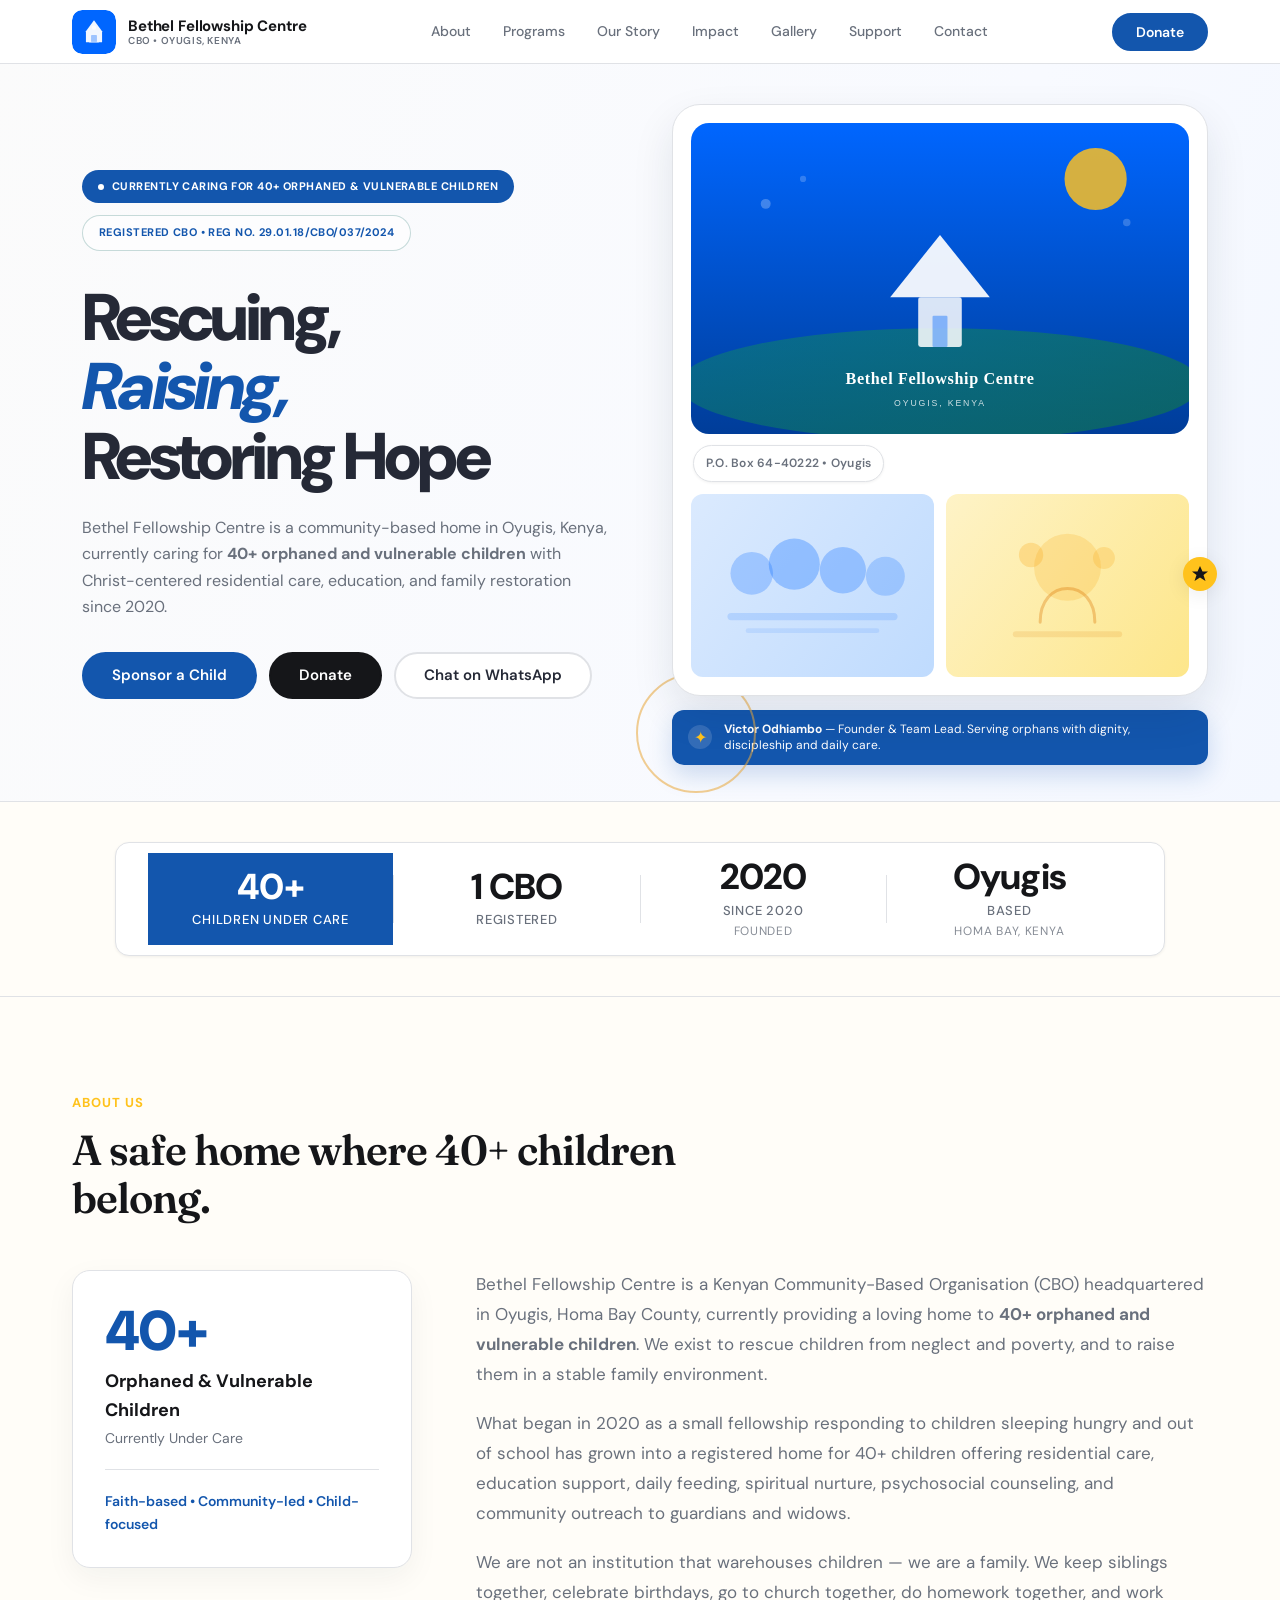
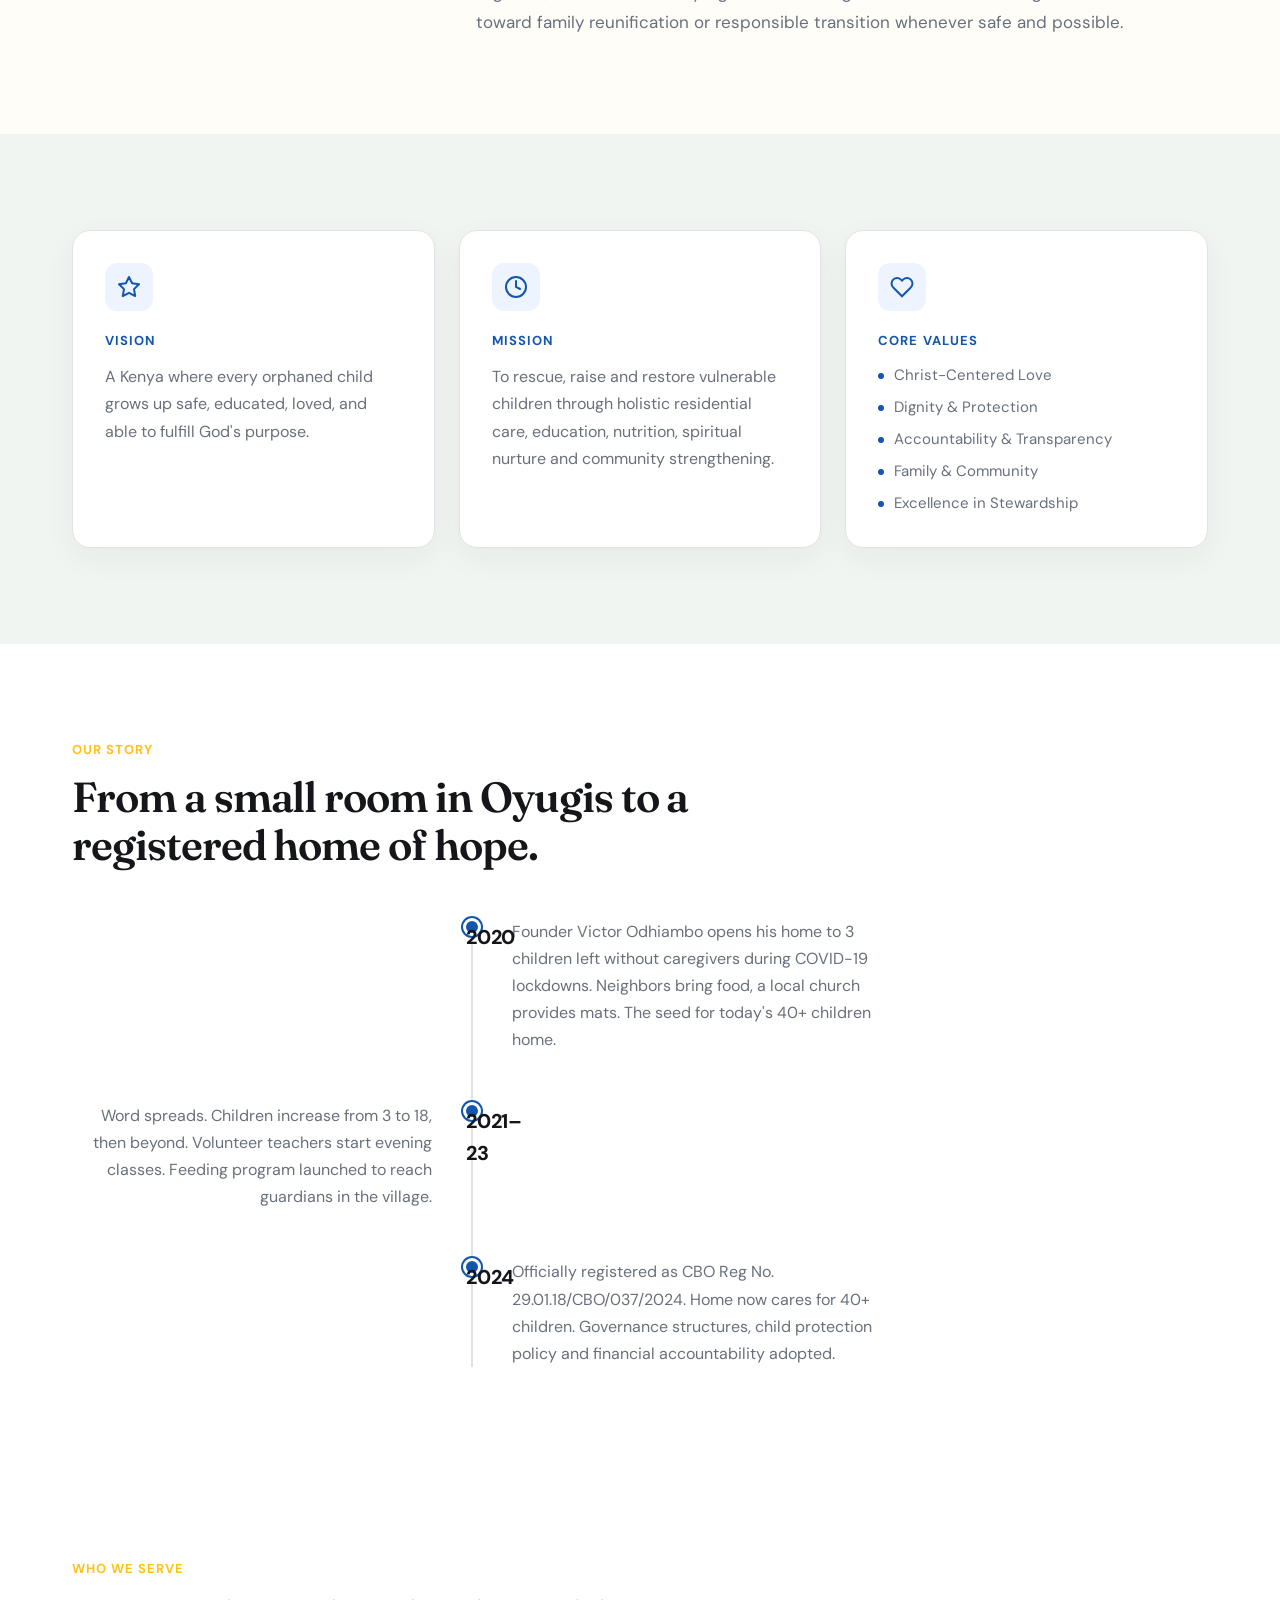
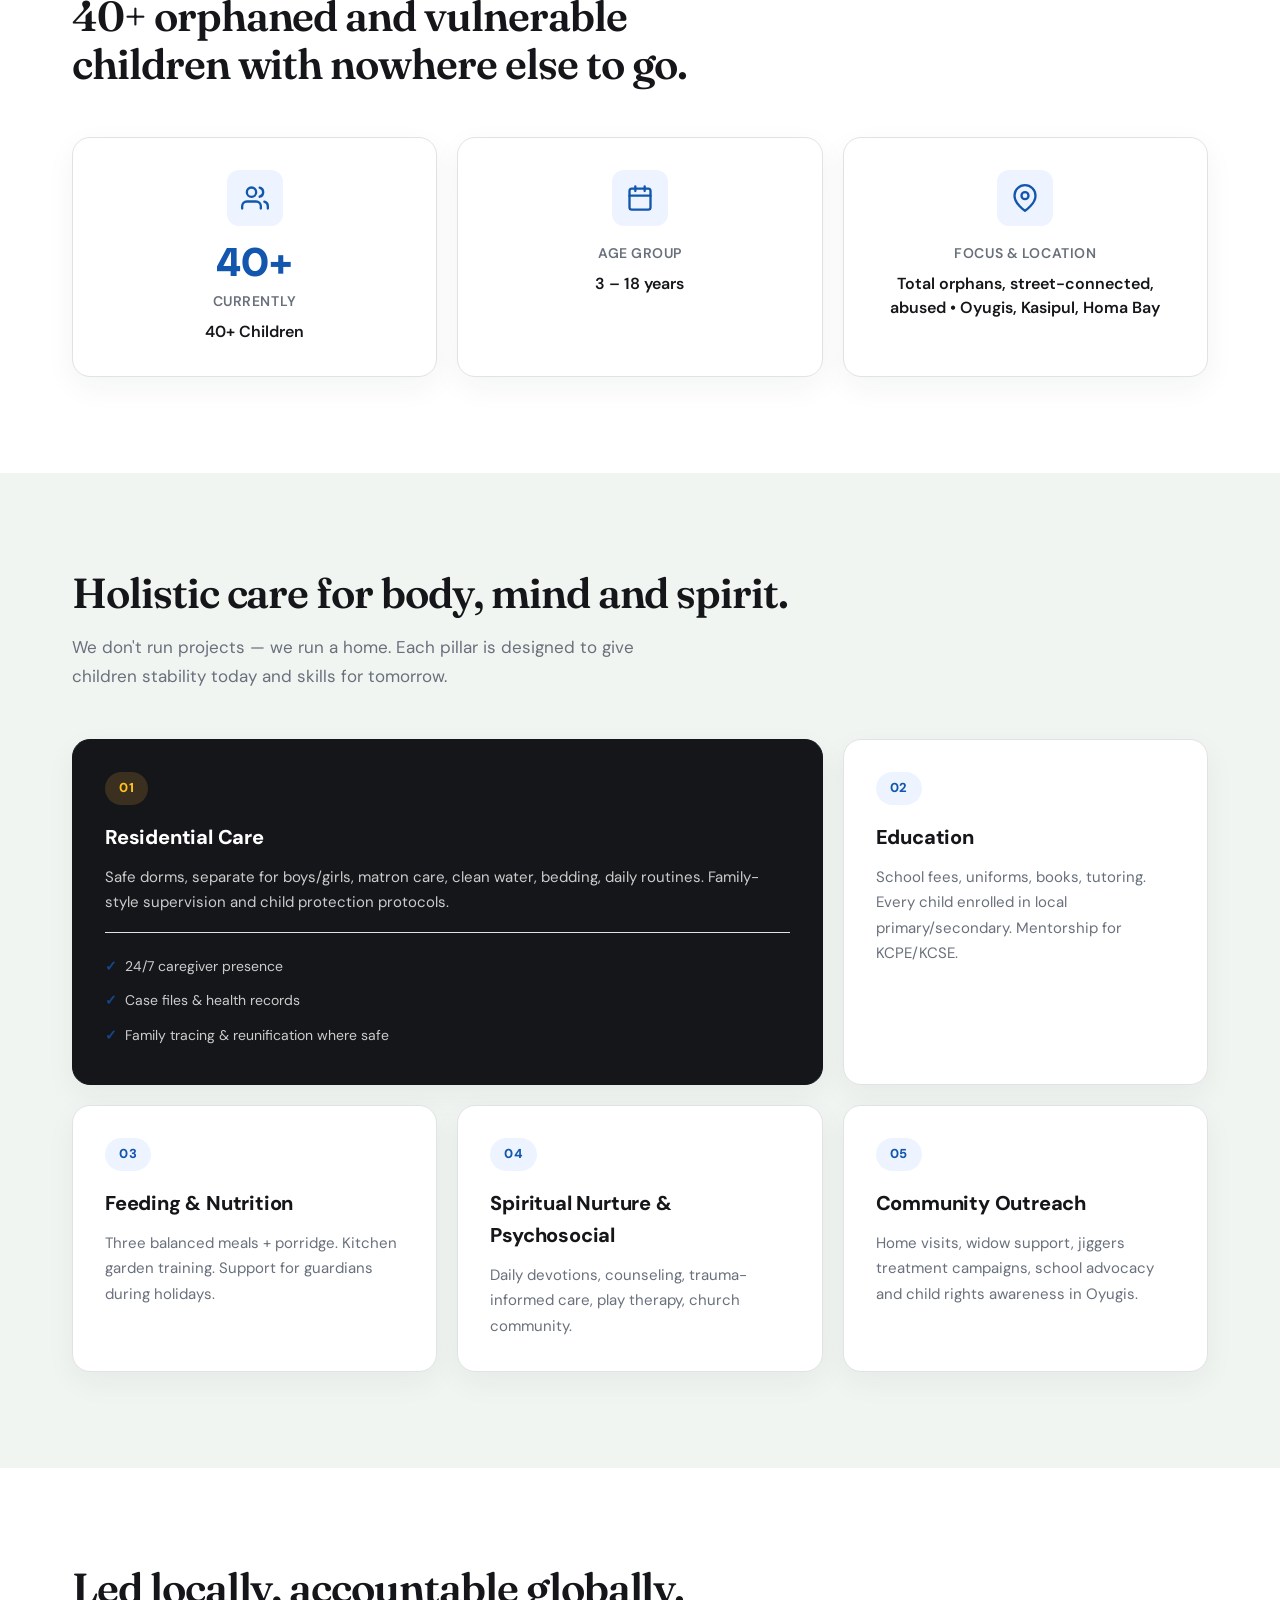
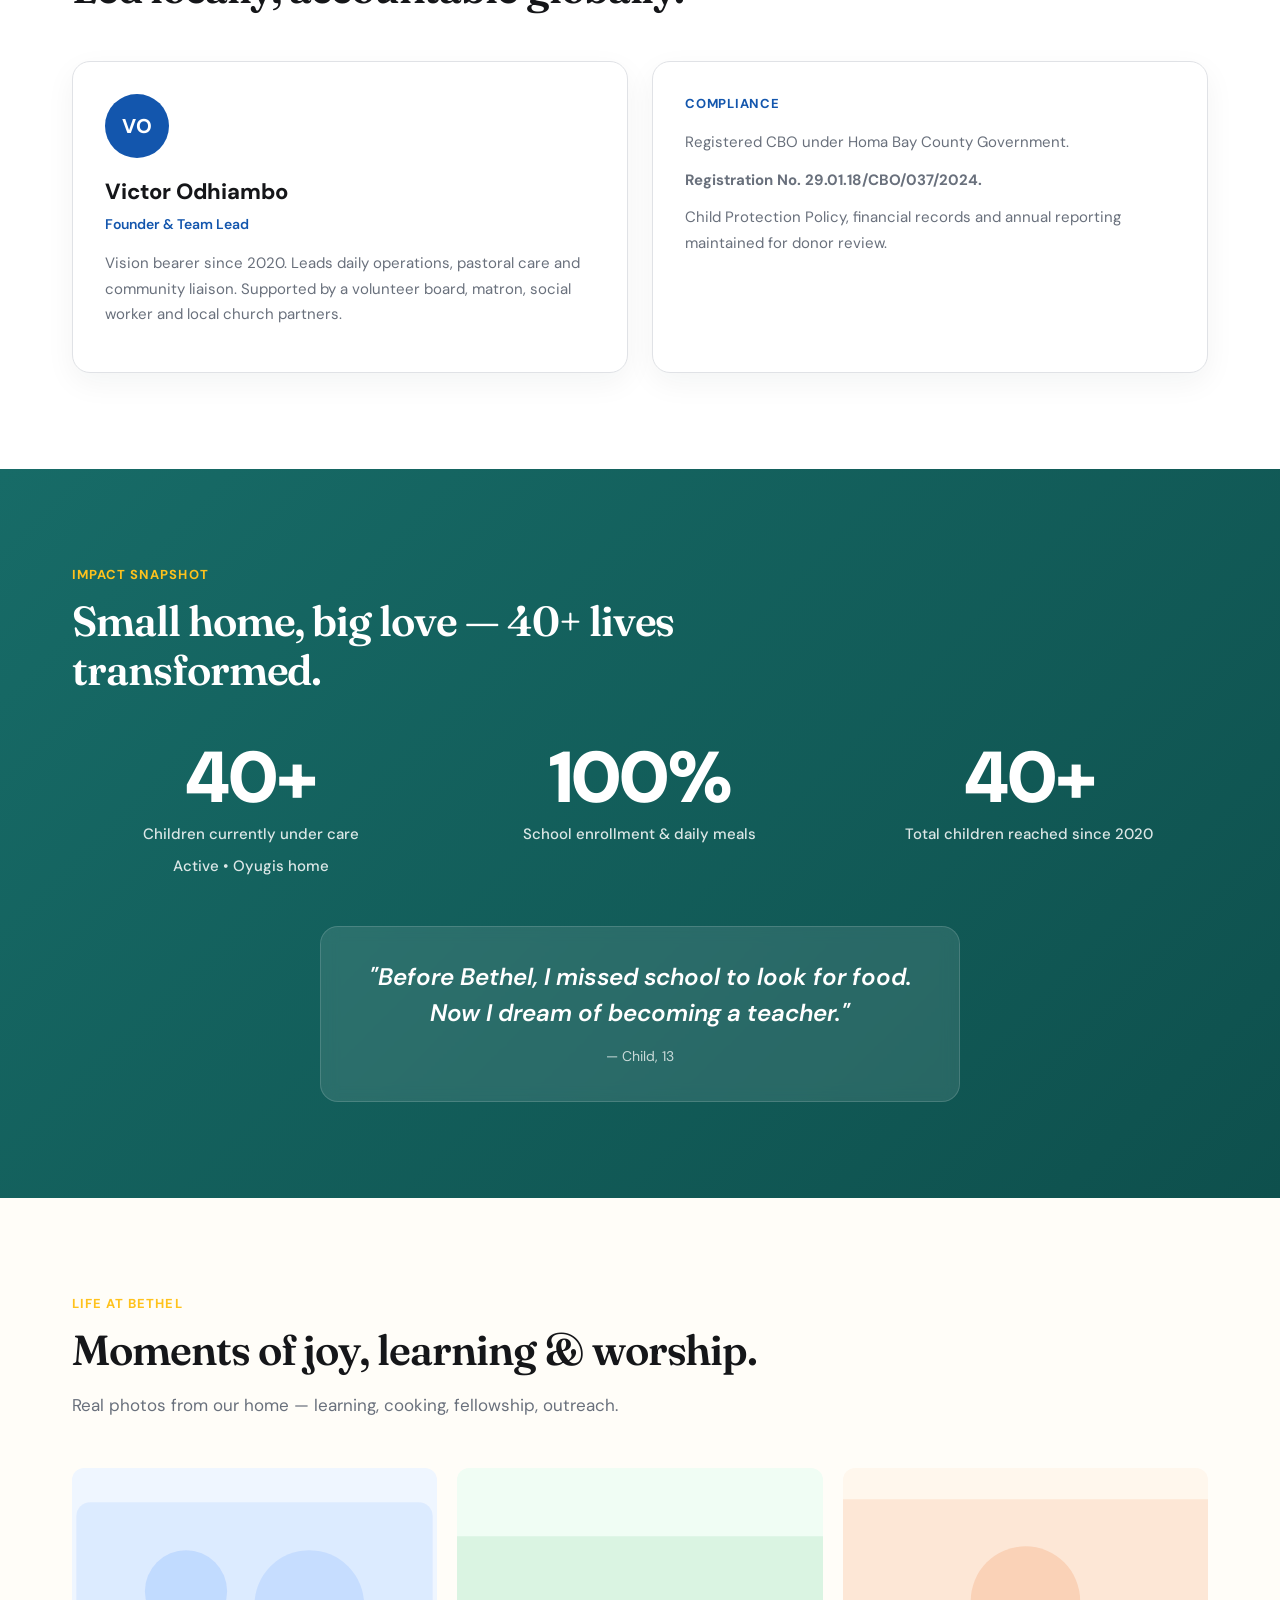
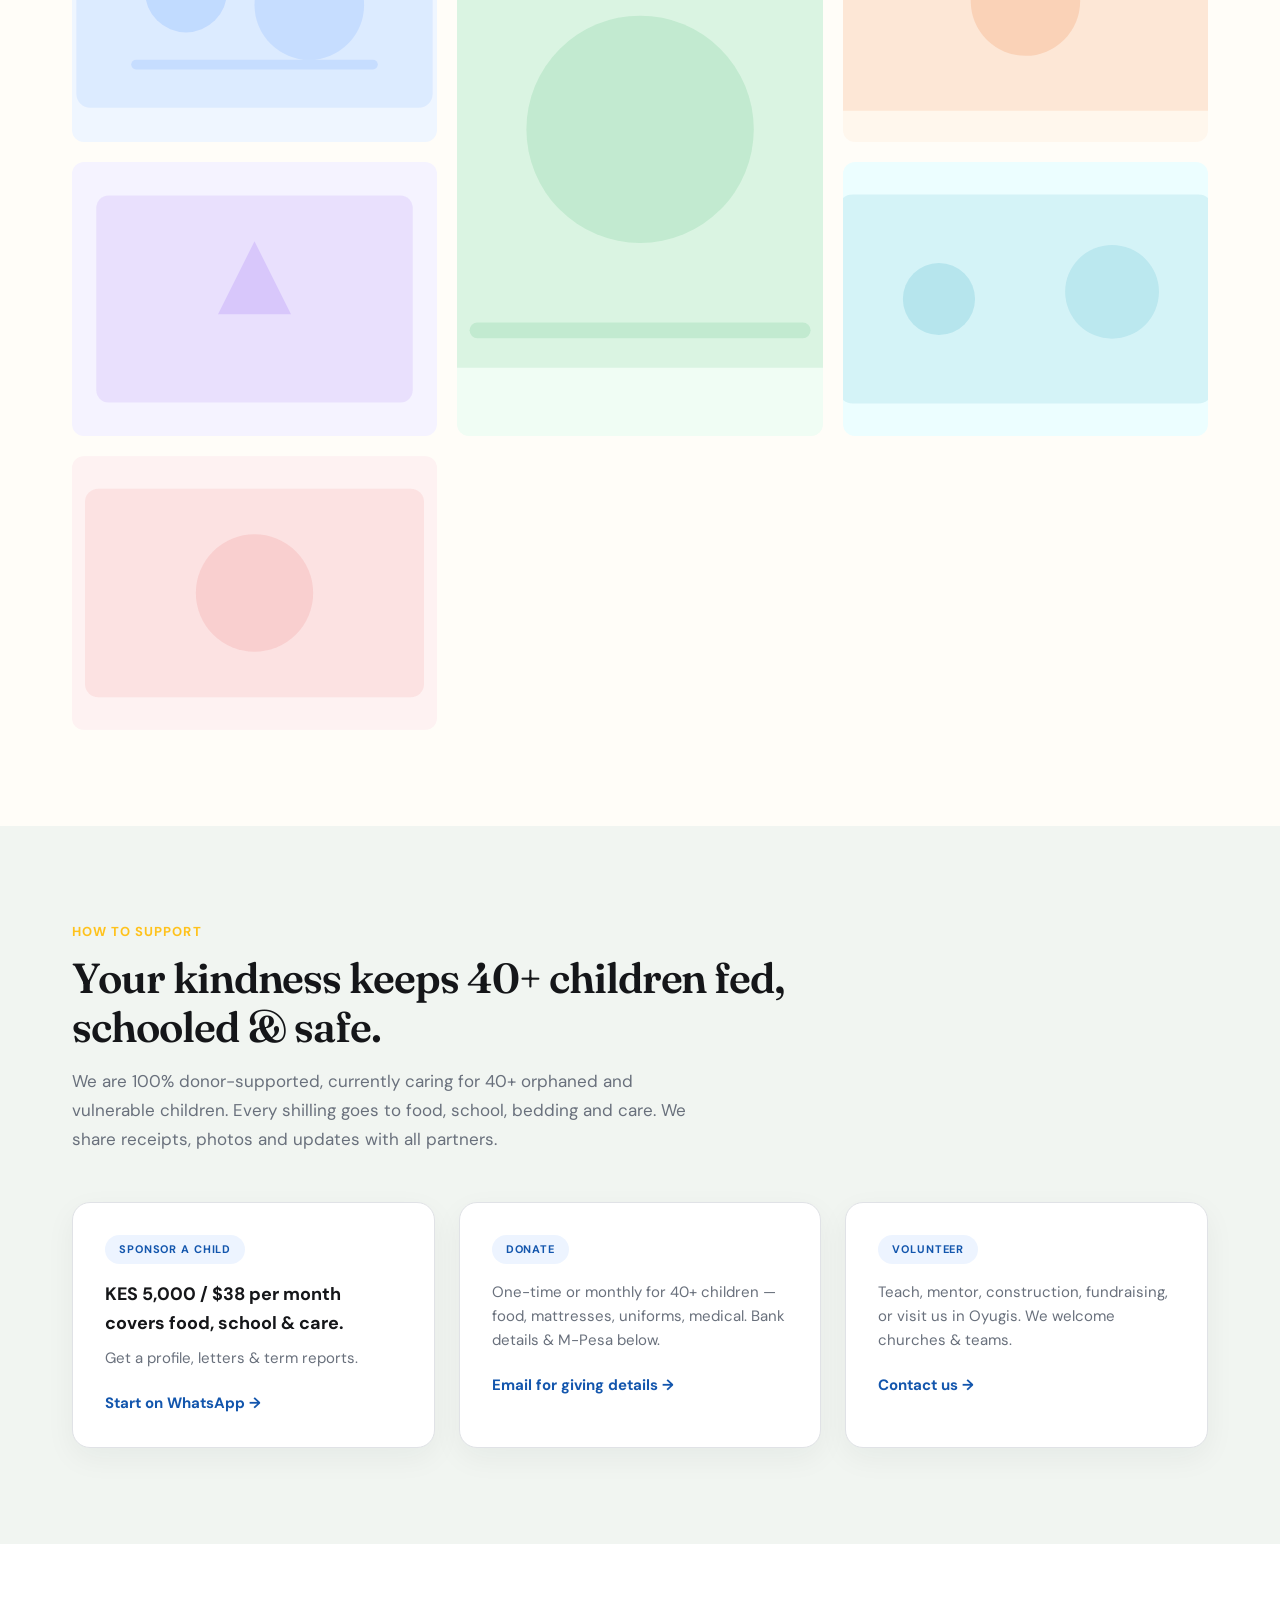
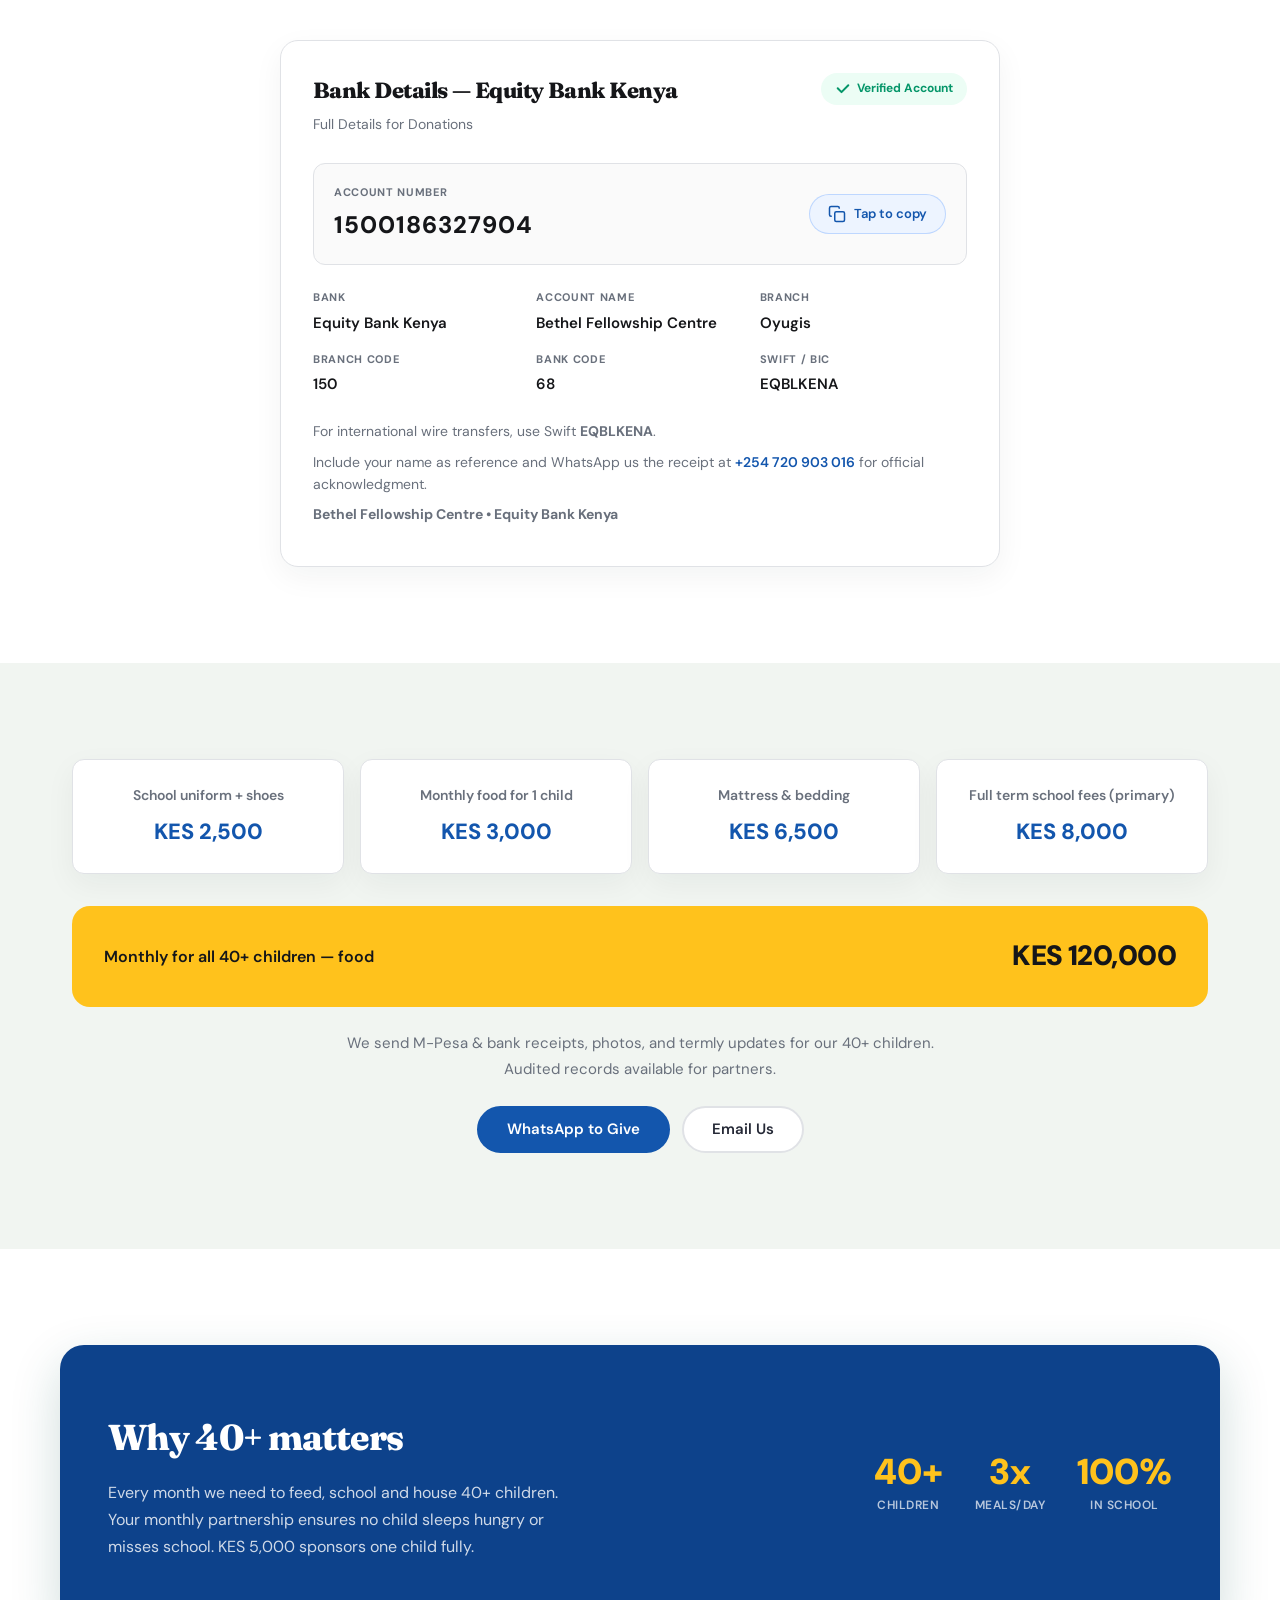
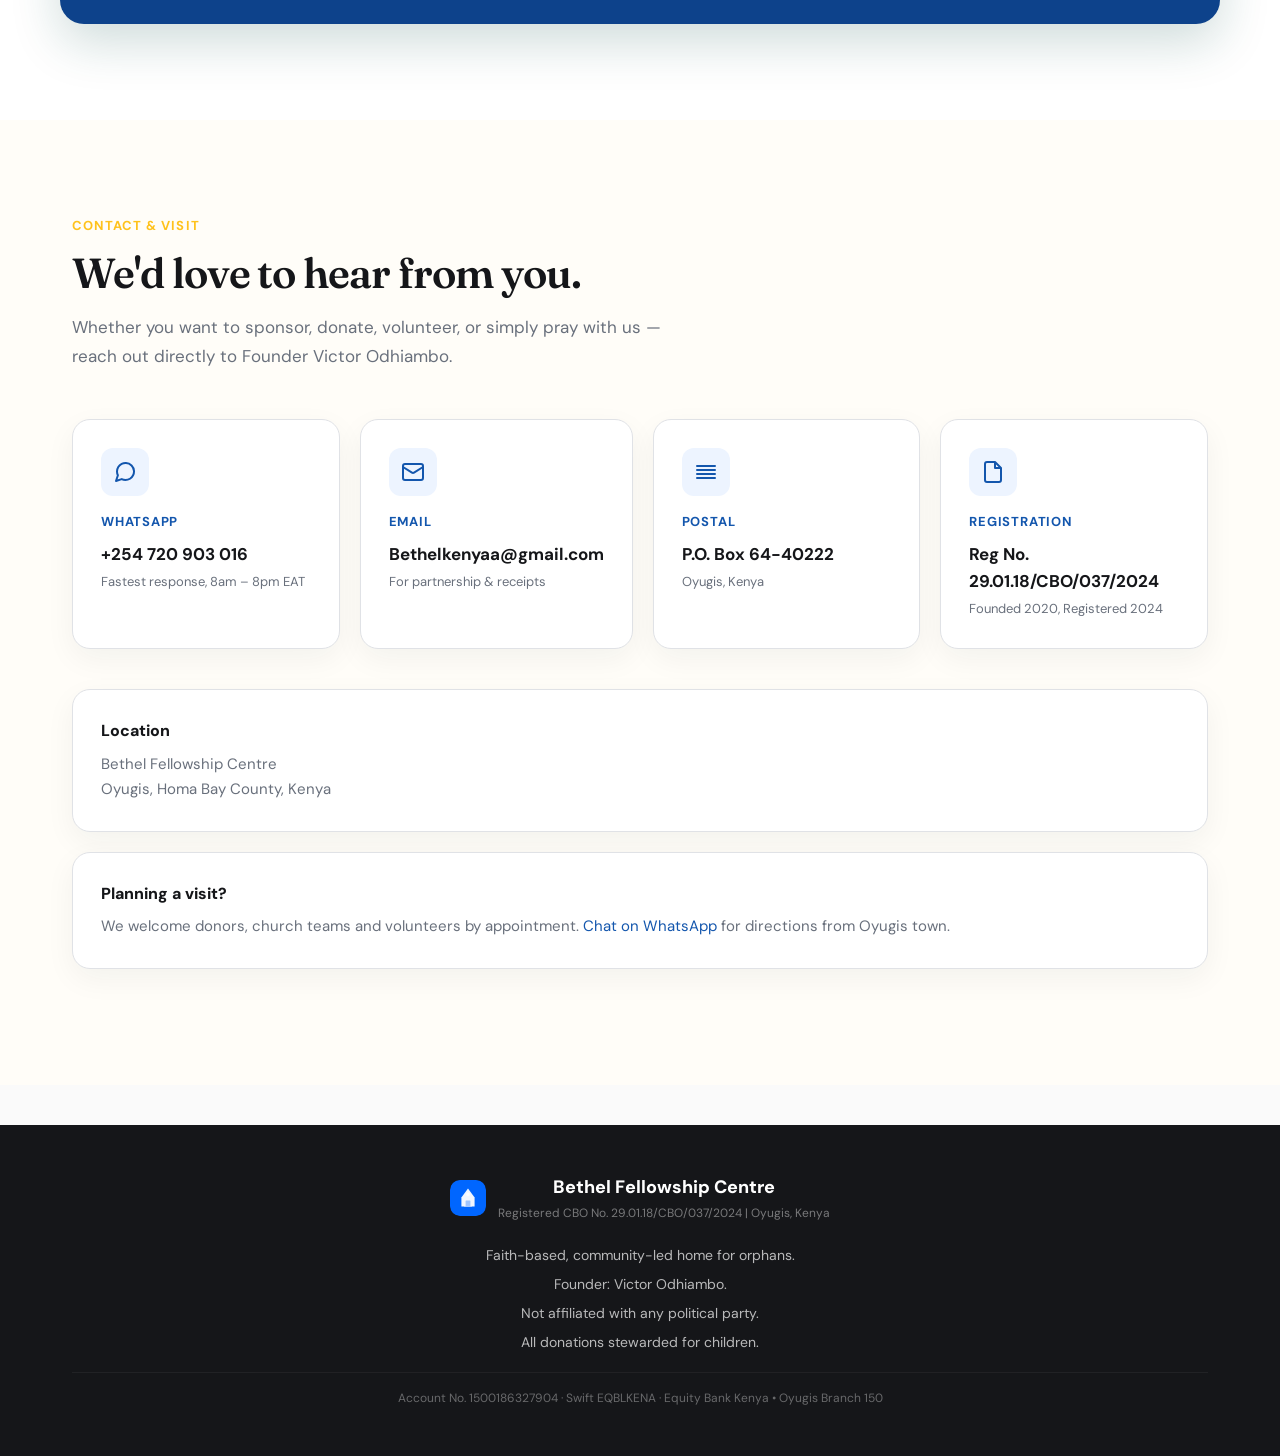
==== index.html @ ed6ab8de "j" ====
<!DOCTYPE html>
<html lang="en">
<head>
  <meta charset="UTF-8">
  <meta name="viewport" content="width=device-width, initial-scale=1.0">
  <meta name="description" content="Bethel Fellowship Centre — a registered CBO in Oyugis, Kenya caring for 40+ orphaned and vulnerable children with Christ-centered residential care, education, and family restoration since 2020.">
  <meta name="keywords" content="Bethel Fellowship Centre, Oyugis, Kenya, orphanage, CBO, sponsor a child, donate, Homa Bay">
  <meta name="author" content="Bethel Fellowship Centre">
  <title>Bethel Fellowship Centre | CBO • Oyugis, Kenya</title>
  <link rel="preconnect" href="https://fonts.googleapis.com">
  <link rel="preconnect" href="https://fonts.gstatic.com" crossorigin>
  <link href="https://fonts.googleapis.com/css2?family=DM+Sans:wght@400;500;600;700;800;900&family=Fraunces:opsz,wght@9..144,600;9..144,700&display=swap" rel="stylesheet">
  <link rel="icon" type="image/svg+xml" href="images/logo.svg">
  <link rel="stylesheet" href="css/style.css">
</head>
<body>

  <!-- ========== HEADER ========== -->
  <header class="header" id="header">
    <div class="container header__inner">
      <a href="#hero" class="header__brand" aria-label="Bethel Fellowship Centre — Home">
        <img src="images/logo.svg" alt="Bethel Fellowship Centre logo" class="header__logo" width="44" height="44">
        <div class="header__brand-text">
          <span class="header__name">Bethel Fellowship Centre</span>
          <span class="header__subtitle">CBO • OYUGIS, KENYA</span>
        </div>
      </a>

      <nav class="header__nav" id="nav" aria-label="Main navigation">
        <ul class="header__nav-list">
          <li><a href="#about" class="nav-link" data-section="about">About</a></li>
          <li><a href="#programs" class="nav-link" data-section="programs">Programs</a></li>
          <li><a href="#story" class="nav-link" data-section="story">Our Story</a></li>
          <li><a href="#impact" class="nav-link" data-section="impact">Impact</a></li>
          <li><a href="#gallery" class="nav-link" data-section="gallery">Gallery</a></li>
          <li><a href="#support" class="nav-link" data-section="support">Support</a></li>
          <li><a href="#contact" class="nav-link" data-section="contact">Contact</a></li>
          <li class="header__nav-donate-mobile">
            <a href="#support" class="btn btn--primary btn--sm">Donate</a>
          </li>
        </ul>
      </nav>

      <a href="#support" class="btn btn--primary btn--sm header__donate">Donate</a>

      <button class="header__toggle" id="menuToggle" aria-label="Toggle navigation menu" aria-expanded="false" aria-controls="nav">
        <span class="header__toggle-bar"></span>
        <span class="header__toggle-bar"></span>
        <span class="header__toggle-bar"></span>
      </button>
    </div>
    <div class="header__overlay" id="navOverlay"></div>
  </header>

  <main>

    <!-- ========== HERO ========== -->
    <section class="hero" id="hero">
      <div class="container hero__grid">
        <div class="hero__content reveal">
          <span class="badge badge--primary">
            <span class="badge__dot" aria-hidden="true"></span>
            CURRENTLY CARING FOR 40+ ORPHANED &amp; VULNERABLE CHILDREN
          </span>
          <span class="badge badge--outline">
            REGISTERED CBO • REG NO. 29.01.18/CBO/037/2024
          </span>

          <h1 class="hero__title">
            <span class="hero__title-line">Rescuing,</span>
            <span class="hero__title-line hero__title-line--blue">Raising,</span>
            <span class="hero__title-line">Restoring Hope</span>
          </h1>

          <p class="hero__text">
            Bethel Fellowship Centre is a community-based home in Oyugis, Kenya, currently caring for
            <strong>40+ orphaned and vulnerable children</strong> with Christ-centered residential care,
            education, and family restoration since 2020.
          </p>

          <div class="hero__actions">
            <a href="https://wa.me/254720903016?text=Hello%20Bethel%2C%20I%20would%20like%20to%20sponsor%20a%20child" class="btn btn--primary" target="_blank" rel="noopener noreferrer">Sponsor a Child</a>
            <a href="#support" class="btn btn--dark">Donate</a>
            <a href="https://wa.me/254720903016" class="btn btn--outline" target="_blank" rel="noopener noreferrer">Chat on WhatsApp</a>
          </div>
        </div>

        <div class="hero__visual reveal reveal--delay">
          <div class="hero__card">
            <div class="hero__card-main">
              <img src="images/hero-main.svg" alt="Bethel Fellowship Centre — Oyugis, Kenya" class="hero__card-img" width="800" height="500" fetchpriority="high">
            </div>
            <p class="hero__card-address">P.O. Box 64-40222 • Oyugis</p>
            <div class="hero__card-grid">
              <img src="images/community-1.svg" alt="Children and community activity at Bethel" class="hero__card-thumb" width="400" height="300">
              <img src="images/community-2.svg" alt="Community outreach in Oyugis" class="hero__card-thumb" width="400" height="300">
            </div>
            <div class="hero__card-accent" aria-hidden="true">
              <svg width="20" height="20" viewBox="0 0 20 20" fill="none"><path d="M10 2L12.5 7.5H18L13.5 11L15.5 17L10 13.5L4.5 17L6.5 11L2 7.5H7.5L10 2Z" fill="currentColor"/></svg>
            </div>
          </div>
          <div class="hero__founder-note">
            <span class="hero__founder-icon" aria-hidden="true">✦</span>
            <p><strong>Victor Odhiambo</strong> — Founder &amp; Team Lead. Serving orphans with dignity, discipleship and daily care.</p>
          </div>
        </div>
      </div>
    </section>

    <!-- ========== STATISTICS STRIP ========== -->
    <section class="stats-strip" aria-label="Key statistics">
      <div class="container stats-strip__grid">
        <div class="stats-strip__item reveal">
          <span class="stats-strip__number">40+</span>
          <span class="stats-strip__label">Children Under Care</span>
        </div>
        <div class="stats-strip__divider" aria-hidden="true"></div>
        <div class="stats-strip__item reveal">
          <span class="stats-strip__number">1 CBO</span>
          <span class="stats-strip__label">Registered</span>
        </div>
        <div class="stats-strip__divider" aria-hidden="true"></div>
        <div class="stats-strip__item reveal">
          <span class="stats-strip__number">2020</span>
          <span class="stats-strip__label">Since 2020</span>
          <span class="stats-strip__sublabel">Founded</span>
        </div>
        <div class="stats-strip__divider" aria-hidden="true"></div>
        <div class="stats-strip__item reveal">
          <span class="stats-strip__number">Oyugis</span>
          <span class="stats-strip__label">Based</span>
          <span class="stats-strip__sublabel">Homa Bay, Kenya</span>
        </div>
      </div>
    </section>

    <!-- ========== ABOUT US ========== -->
    <section class="section about" id="about">
      <div class="container">
        <div class="section__header reveal">
          <span class="section__eyebrow">About Us</span>
          <h2 class="section__title">A safe home where 40+ children belong.</h2>
        </div>

        <div class="about__grid">
          <div class="about__highlight reveal">
            <span class="about__stat">40+</span>
            <span class="about__stat-label">Orphaned &amp; Vulnerable Children</span>
            <span class="about__stat-sublabel">Currently Under Care</span>
            <p class="about__tags">Faith-based • Community-led • Child-focused</p>
          </div>

          <div class="about__content reveal reveal--delay">
            <p>Bethel Fellowship Centre is a Kenyan Community-Based Organisation (CBO) headquartered in Oyugis, Homa Bay County, currently providing a loving home to <strong>40+ orphaned and vulnerable children</strong>. We exist to rescue children from neglect and poverty, and to raise them in a stable family environment.</p>
            <p>What began in 2020 as a small fellowship responding to children sleeping hungry and out of school has grown into a registered home for 40+ children offering residential care, education support, daily feeding, spiritual nurture, psychosocial counseling, and community outreach to guardians and widows.</p>
            <p>We are not an institution that warehouses children — we are a family. We keep siblings together, celebrate birthdays, go to church together, do homework together, and work toward family reunification or responsible transition whenever safe and possible.</p>
          </div>
        </div>
      </div>
    </section>

    <!-- ========== VISION / MISSION / VALUES ========== -->
    <section class="section vmv" id="vmv">
      <div class="container vmv__grid">
        <article class="vmv-card reveal">
          <div class="vmv-card__icon" aria-hidden="true">
            <svg width="24" height="24" viewBox="0 0 24 24" fill="none"><path d="M12 2L15.09 8.26L22 9.27L17 14.14L18.18 21.02L12 17.77L5.82 21.02L7 14.14L2 9.27L8.91 8.26L12 2Z" stroke="currentColor" stroke-width="2" stroke-linejoin="round"/></svg>
          </div>
          <h3 class="vmv-card__title">Vision</h3>
          <p class="vmv-card__text">A Kenya where every orphaned child grows up safe, educated, loved, and able to fulfill God's purpose.</p>
        </article>

        <article class="vmv-card reveal reveal--delay">
          <div class="vmv-card__icon" aria-hidden="true">
            <svg width="24" height="24" viewBox="0 0 24 24" fill="none"><path d="M12 22C17.5228 22 22 17.5228 22 12C22 6.47715 17.5228 2 12 2C6.47715 2 2 6.47715 2 12C2 17.5228 6.47715 22 12 22Z" stroke="currentColor" stroke-width="2"/><path d="M12 6V12L16 14" stroke="currentColor" stroke-width="2" stroke-linecap="round"/></svg>
          </div>
          <h3 class="vmv-card__title">Mission</h3>
          <p class="vmv-card__text">To rescue, raise and restore vulnerable children through holistic residential care, education, nutrition, spiritual nurture and community strengthening.</p>
        </article>

        <article class="vmv-card reveal reveal--delay-2">
          <div class="vmv-card__icon" aria-hidden="true">
            <svg width="24" height="24" viewBox="0 0 24 24" fill="none"><path d="M20.84 4.61a5.5 5.5 0 0 0-7.78 0L12 5.67l-1.06-1.06a5.5 5.5 0 0 0-7.78 7.78l1.06 1.06L12 21.23l7.78-7.78 1.06-1.06a5.5 5.5 0 0 0 0-7.78z" stroke="currentColor" stroke-width="2"/></svg>
          </div>
          <h3 class="vmv-card__title">Core Values</h3>
          <ul class="vmv-card__list">
            <li>Christ-Centered Love</li>
            <li>Dignity &amp; Protection</li>
            <li>Accountability &amp; Transparency</li>
            <li>Family &amp; Community</li>
            <li>Excellence in Stewardship</li>
          </ul>
        </article>
      </div>
    </section>

    <!-- ========== OUR STORY ========== -->
    <section class="section story" id="story">
      <div class="container">
        <div class="section__header reveal">
          <span class="section__eyebrow">Our Story</span>
          <h2 class="section__title">From a small room in Oyugis to a registered home of hope.</h2>
        </div>

        <div class="timeline">
          <article class="timeline__item reveal">
            <div class="timeline__marker">
              <span class="timeline__year">2020</span>
            </div>
            <div class="timeline__content">
              <p>Founder Victor Odhiambo opens his home to 3 children left without caregivers during COVID-19 lockdowns. Neighbors bring food, a local church provides mats. The seed for today's 40+ children home.</p>
            </div>
          </article>

          <article class="timeline__item reveal">
            <div class="timeline__marker">
              <span class="timeline__year">2021–23</span>
            </div>
            <div class="timeline__content">
              <p>Word spreads. Children increase from 3 to 18, then beyond. Volunteer teachers start evening classes. Feeding program launched to reach guardians in the village.</p>
            </div>
          </article>

          <article class="timeline__item reveal">
            <div class="timeline__marker">
              <span class="timeline__year">2024</span>
            </div>
            <div class="timeline__content">
              <p>Officially registered as CBO Reg No. 29.01.18/CBO/037/2024. Home now cares for 40+ children. Governance structures, child protection policy and financial accountability adopted.</p>
            </div>
          </article>
        </div>
      </div>
    </section>

    <!-- ========== WHO WE SERVE / PROGRAMS ========== -->
    <section class="section serve" id="programs">
      <div class="container">
        <div class="section__header reveal">
          <span class="section__eyebrow">Who We Serve</span>
          <h2 class="section__title">40+ orphaned and vulnerable children with nowhere else to go.</h2>
        </div>

        <div class="serve__grid">
          <article class="serve-card reveal">
            <div class="serve-card__icon" aria-hidden="true">
              <svg width="28" height="28" viewBox="0 0 24 24" fill="none"><path d="M17 21V19C17 16.7909 15.2091 15 13 15H5C2.79086 15 1 16.7909 1 19V21" stroke="currentColor" stroke-width="2" stroke-linecap="round"/><circle cx="9" cy="7" r="4" stroke="currentColor" stroke-width="2"/><path d="M23 21V19C22.9986 17.1771 21.765 15.5857 20 15.13" stroke="currentColor" stroke-width="2" stroke-linecap="round"/><path d="M16 3.13C17.7699 3.58317 19.0078 5.17798 19.0078 7.005C19.0078 8.83202 17.7699 10.4268 16 10.88" stroke="currentColor" stroke-width="2" stroke-linecap="round"/></svg>
            </div>
            <span class="serve-card__number">40+</span>
            <span class="serve-card__label">Currently</span>
            <span class="serve-card__value">40+ Children</span>
          </article>

          <article class="serve-card reveal reveal--delay">
            <div class="serve-card__icon" aria-hidden="true">
              <svg width="28" height="28" viewBox="0 0 24 24" fill="none"><rect x="3" y="4" width="18" height="18" rx="2" stroke="currentColor" stroke-width="2"/><path d="M16 2V6M8 2V6M3 10H21" stroke="currentColor" stroke-width="2" stroke-linecap="round"/></svg>
            </div>
            <span class="serve-card__label">Age Group</span>
            <span class="serve-card__value">3 – 18 years</span>
          </article>

          <article class="serve-card reveal reveal--delay-2">
            <div class="serve-card__icon" aria-hidden="true">
              <svg width="28" height="28" viewBox="0 0 24 24" fill="none"><path d="M21 10C21 17 12 23 12 23C12 23 3 17 3 10C3 7.61305 3.94821 5.32387 5.63604 3.63604C7.32387 1.94821 9.61305 1 12 1C14.3869 1 16.6761 1.94821 18.364 3.63604C20.0518 5.32387 21 7.61305 21 10Z" stroke="currentColor" stroke-width="2"/><circle cx="12" cy="10" r="3" stroke="currentColor" stroke-width="2"/></svg>
            </div>
            <span class="serve-card__label">Focus &amp; Location</span>
            <span class="serve-card__value">Total orphans, street-connected, abused • Oyugis, Kasipul, Homa Bay</span>
          </article>
        </div>
      </div>
    </section>

    <!-- ========== OUR 5 PILLARS ========== -->
    <section class="section pillars" id="pillars">
      <div class="container">
        <div class="section__header reveal">
          <h2 class="section__title">Holistic care for body, mind and spirit.</h2>
          <p class="section__desc">We don't run projects — we run a home. Each pillar is designed to give children stability today and skills for tomorrow.</p>
        </div>

        <div class="pillars__grid">
          <article class="pillar-card reveal">
            <span class="pillar-card__number">01</span>
            <h3 class="pillar-card__title">Residential Care</h3>
            <p class="pillar-card__text">Safe dorms, separate for boys/girls, matron care, clean water, bedding, daily routines. Family-style supervision and child protection protocols.</p>
            <ul class="pillar-card__features">
              <li>24/7 caregiver presence</li>
              <li>Case files &amp; health records</li>
              <li>Family tracing &amp; reunification where safe</li>
            </ul>
          </article>

          <article class="pillar-card reveal reveal--delay">
            <span class="pillar-card__number">02</span>
            <h3 class="pillar-card__title">Education</h3>
            <p class="pillar-card__text">School fees, uniforms, books, tutoring. Every child enrolled in local primary/secondary. Mentorship for KCPE/KCSE.</p>
          </article>

          <article class="pillar-card reveal reveal--delay">
            <span class="pillar-card__number">03</span>
            <h3 class="pillar-card__title">Feeding &amp; Nutrition</h3>
            <p class="pillar-card__text">Three balanced meals + porridge. Kitchen garden training. Support for guardians during holidays.</p>
          </article>

          <article class="pillar-card reveal reveal--delay-2">
            <span class="pillar-card__number">04</span>
            <h3 class="pillar-card__title">Spiritual Nurture &amp; Psychosocial</h3>
            <p class="pillar-card__text">Daily devotions, counseling, trauma-informed care, play therapy, church community.</p>
          </article>

          <article class="pillar-card reveal reveal--delay-2">
            <span class="pillar-card__number">05</span>
            <h3 class="pillar-card__title">Community Outreach</h3>
            <p class="pillar-card__text">Home visits, widow support, jiggers treatment campaigns, school advocacy and child rights awareness in Oyugis.</p>
          </article>
        </div>
      </div>
    </section>

    <!-- ========== GOVERNANCE ========== -->
    <section class="section governance" id="governance">
      <div class="container">
        <div class="section__header reveal">
          <h2 class="section__title">Led locally, accountable globally.</h2>
        </div>

        <div class="governance__grid">
          <article class="governance-card reveal">
            <div class="governance-card__avatar" aria-hidden="true">VO</div>
            <h3 class="governance-card__name">Victor Odhiambo</h3>
            <span class="governance-card__role">Founder &amp; Team Lead</span>
            <p class="governance-card__text">Vision bearer since 2020. Leads daily operations, pastoral care and community liaison. Supported by a volunteer board, matron, social worker and local church partners.</p>
          </article>

          <article class="governance-card governance-card--compliance reveal reveal--delay">
            <h3 class="governance-card__subtitle">Compliance</h3>
            <p>Registered CBO under Homa Bay County Government.</p>
            <p><strong>Registration No. 29.01.18/CBO/037/2024.</strong></p>
            <p>Child Protection Policy, financial records and annual reporting maintained for donor review.</p>
          </article>
        </div>
      </div>
    </section>

    <!-- ========== IMPACT ========== -->
    <section class="section impact" id="impact">
      <div class="container">
        <div class="section__header reveal">
          <span class="section__eyebrow">Impact Snapshot</span>
          <h2 class="section__title section__title--light">Small home, big love — 40+ lives transformed.</h2>
        </div>

        <div class="impact__stats">
          <div class="impact-stat reveal">
            <span class="impact-stat__number">40+</span>
            <span class="impact-stat__label">Children currently under care</span>
            <span class="impact-stat__label">Active • Oyugis home</span>
          </div>
          <div class="impact-stat reveal reveal--delay">
            <span class="impact-stat__number">100%</span>
            <span class="impact-stat__label">School enrollment &amp; daily meals</span>
          </div>
          <div class="impact-stat reveal reveal--delay-2">
            <span class="impact-stat__number">40+</span>
            <span class="impact-stat__label">Total children reached since 2020</span>
          </div>
        </div>

        <blockquote class="impact__quote reveal">
          <p>"Before Bethel, I missed school to look for food. Now I dream of becoming a teacher."</p>
          <cite>— Child, 13</cite>
        </blockquote>
      </div>
    </section>

    <!-- ========== GALLERY ========== -->
    <section class="section gallery" id="gallery">
      <div class="container">
        <div class="section__header reveal">
          <span class="section__eyebrow">Life at Bethel</span>
          <h2 class="section__title">Moments of joy, learning &amp; worship.</h2>
          <p class="section__desc">Real photos from our home — learning, cooking, fellowship, outreach.</p>
        </div>

        <div class="gallery__grid" id="galleryGrid">
          <button class="gallery__item reveal" data-index="0" aria-label="View gallery image 1">
            <img src="images/gallery-1.svg" alt="Life at Bethel — learning and fellowship" loading="lazy" width="600" height="400">
          </button>
          <button class="gallery__item gallery__item--tall reveal" data-index="1" aria-label="View gallery image 2">
            <img src="images/gallery-2.svg" alt="Life at Bethel — children at play" loading="lazy" width="600" height="500">
          </button>
          <button class="gallery__item reveal reveal--delay" data-index="2" aria-label="View gallery image 3">
            <img src="images/gallery-3.svg" alt="Life at Bethel — cooking together" loading="lazy" width="600" height="350">
          </button>
          <button class="gallery__item reveal reveal--delay" data-index="3" aria-label="View gallery image 4">
            <img src="images/gallery-4.svg" alt="Life at Bethel — worship time" loading="lazy" width="600" height="450">
          </button>
          <button class="gallery__item reveal reveal--delay-2" data-index="4" aria-label="View gallery image 5">
            <img src="images/gallery-5.svg" alt="Life at Bethel — community outreach" loading="lazy" width="600" height="380">
          </button>
          <button class="gallery__item reveal reveal--delay-2" data-index="5" aria-label="View gallery image 6">
            <img src="images/gallery-6.svg" alt="Life at Bethel — education support" loading="lazy" width="600" height="420">
          </button>
        </div>
      </div>
    </section>

    <!-- ========== SUPPORT ========== -->
    <section class="section support" id="support">
      <div class="container">
        <div class="section__header reveal">
          <span class="section__eyebrow">How to Support</span>
          <h2 class="section__title">Your kindness keeps 40+ children fed, schooled &amp; safe.</h2>
          <p class="section__desc">We are 100% donor-supported, currently caring for 40+ orphaned and vulnerable children. Every shilling goes to food, school, bedding and care. We share receipts, photos and updates with all partners.</p>
        </div>

        <div class="support__grid">
          <article class="support-card reveal">
            <span class="support-card__tag">Sponsor a Child</span>
            <p class="support-card__price">KES 5,000 / $38 per month covers food, school &amp; care.</p>
            <p class="support-card__desc">Get a profile, letters &amp; term reports.</p>
            <a href="https://wa.me/254720903016?text=Hello%20Bethel%2C%20I%20would%20like%20to%20sponsor%20a%20child" class="support-card__link" target="_blank" rel="noopener noreferrer">Start on WhatsApp →</a>
          </article>

          <article class="support-card reveal reveal--delay">
            <span class="support-card__tag">Donate</span>
            <p class="support-card__desc">One-time or monthly for 40+ children — food, mattresses, uniforms, medical. Bank details &amp; M-Pesa below.</p>
            <a href="mailto:Bethelkenyaa@gmail.com" class="support-card__link">Email for giving details →</a>
          </article>

          <article class="support-card reveal reveal--delay-2">
            <span class="support-card__tag">Volunteer</span>
            <p class="support-card__desc">Teach, mentor, construction, fundraising, or visit us in Oyugis. We welcome churches &amp; teams.</p>
            <a href="#contact" class="support-card__link">Contact us →</a>
          </article>
        </div>
      </div>
    </section>

    <!-- ========== BANK DONATION ========== -->
    <section class="section bank" id="donate">
      <div class="container">
        <article class="bank-card reveal">
          <div class="bank-card__header">
            <div>
              <h2 class="bank-card__title">Bank Details — Equity Bank Kenya</h2>
              <p class="bank-card__subtitle">Full Details for Donations</p>
            </div>
            <span class="bank-card__verified">
              <svg width="16" height="16" viewBox="0 0 16 16" fill="none" aria-hidden="true"><path d="M13.3 4.3L6.5 11.1L2.7 7.3" stroke="currentColor" stroke-width="2" stroke-linecap="round" stroke-linejoin="round"/></svg>
              Verified Account
            </span>
          </div>

          <div class="bank-card__account">
            <div class="bank-card__account-info">
              <span class="bank-card__label">Account Number</span>
              <span class="bank-card__number" id="accountNumber">1500186327904</span>
            </div>
            <button class="btn btn--copy" id="copyBtn" aria-label="Copy account number">
              <svg width="18" height="18" viewBox="0 0 24 24" fill="none" aria-hidden="true"><rect x="9" y="9" width="13" height="13" rx="2" stroke="currentColor" stroke-width="2"/><path d="M5 15H4C2.89543 15 2 14.1046 2 13V4C2 2.89543 2.89543 2 4 2H13C14.1046 2 15 2.89543 15 4V5" stroke="currentColor" stroke-width="2"/></svg>
              Tap to copy
            </button>
            <span class="bank-card__copied" id="copiedToast" role="status" aria-live="polite">Copied!</span>
          </div>

          <div class="bank-card__details">
            <div class="bank-card__detail">
              <span class="bank-card__label">Bank</span>
              <span>Equity Bank Kenya</span>
            </div>
            <div class="bank-card__detail">
              <span class="bank-card__label">Account Name</span>
              <span>Bethel Fellowship Centre</span>
            </div>
            <div class="bank-card__detail">
              <span class="bank-card__label">Branch</span>
              <span>Oyugis</span>
            </div>
            <div class="bank-card__detail">
              <span class="bank-card__label">Branch Code</span>
              <span>150</span>
            </div>
            <div class="bank-card__detail">
              <span class="bank-card__label">Bank Code</span>
              <span>68</span>
            </div>
            <div class="bank-card__detail">
              <span class="bank-card__label">Swift / BIC</span>
              <span>EQBLKENA</span>
            </div>
          </div>

          <p class="bank-card__note">For international wire transfers, use Swift <strong>EQBLKENA</strong>.</p>
          <p class="bank-card__note">Include your name as reference and WhatsApp us the receipt at <a href="https://wa.me/254720903016">+254 720 903 016</a> for official acknowledgment.</p>
          <p class="bank-card__note"><strong>Bethel Fellowship Centre • Equity Bank Kenya</strong></p>
        </article>
      </div>
    </section>

    <!-- ========== WHAT YOUR GIFT DOES ========== -->
    <section class="section gifts" id="gifts">
      <div class="container">
        <div class="gifts__grid">
          <article class="gift-card reveal">
            <span class="gift-card__item">School uniform + shoes</span>
            <span class="gift-card__amount">KES 2,500</span>
          </article>
          <article class="gift-card reveal reveal--delay">
            <span class="gift-card__item">Monthly food for 1 child</span>
            <span class="gift-card__amount">KES 3,000</span>
          </article>
          <article class="gift-card reveal reveal--delay">
            <span class="gift-card__item">Mattress &amp; bedding</span>
            <span class="gift-card__amount">KES 6,500</span>
          </article>
          <article class="gift-card reveal reveal--delay-2">
            <span class="gift-card__item">Full term school fees (primary)</span>
            <span class="gift-card__amount">KES 8,000</span>
          </article>
        </div>

        <div class="gifts__highlight reveal">
          <span class="gifts__highlight-label">Monthly for all 40+ children — food</span>
          <span class="gifts__highlight-amount">KES 120,000</span>
        </div>

        <p class="gifts__transparency reveal">We send M-Pesa &amp; bank receipts, photos, and termly updates for our 40+ children. Audited records available for partners.</p>
        <div class="gifts__actions reveal">
          <a href="https://wa.me/254720903016?text=Hello%20Bethel%2C%20I%20would%20like%20to%20give" class="btn btn--primary" target="_blank" rel="noopener noreferrer">WhatsApp to Give</a>
          <a href="mailto:Bethelkenyaa@gmail.com" class="btn btn--outline">Email Us</a>
        </div>
      </div>
    </section>

    <!-- ========== WHY 40+ MATTERS ========== -->
    <section class="section matters" id="matters">
      <div class="container matters__inner reveal">
        <div class="matters__content">
          <h2 class="matters__title">Why 40+ matters</h2>
          <p class="matters__text">Every month we need to feed, school and house 40+ children. Your monthly partnership ensures no child sleeps hungry or misses school. KES 5,000 sponsors one child fully.</p>
        </div>
        <div class="matters__stats">
          <div class="matters-stat">
            <span class="matters-stat__number">40+</span>
            <span class="matters-stat__label">Children</span>
          </div>
          <div class="matters-stat">
            <span class="matters-stat__number">3x</span>
            <span class="matters-stat__label">Meals/day</span>
          </div>
          <div class="matters-stat">
            <span class="matters-stat__number">100%</span>
            <span class="matters-stat__label">In School</span>
          </div>
        </div>
      </div>
    </section>

    <!-- ========== CONTACT ========== -->
    <section class="section contact" id="contact">
      <div class="container">
        <div class="section__header reveal">
          <span class="section__eyebrow">Contact &amp; Visit</span>
          <h2 class="section__title">We'd love to hear from you.</h2>
          <p class="section__desc">Whether you want to sponsor, donate, volunteer, or simply pray with us — reach out directly to Founder Victor Odhiambo.</p>
        </div>

        <div class="contact__grid">
          <a href="https://wa.me/254720903016" class="contact-card reveal" target="_blank" rel="noopener noreferrer">
            <div class="contact-card__icon" aria-hidden="true">
              <svg width="24" height="24" viewBox="0 0 24 24" fill="none"><path d="M21 11.5C21.0034 12.8199 20.6951 14.1219 20.1 15.3C19.3944 16.7118 18.3098 17.8992 16.9674 18.7293C15.6251 19.5594 14.0782 19.9994 12.5 20C11.1801 20.0035 9.87812 19.6951 8.7 19.1L3 21L4.9 15.3C4.30493 14.1219 3.99656 12.8199 4 11.5C4.00061 9.92179 4.44061 8.37488 5.27072 7.03258C6.10083 5.69028 7.28825 4.6056 8.7 3.90003C9.87812 3.30496 11.1801 2.99659 12.5 3.00003H13C15.0843 3.11502 17.053 3.99479 18.5291 5.47089C20.0052 6.94699 20.885 8.91568 21 11V11.5Z" stroke="currentColor" stroke-width="2" stroke-linecap="round" stroke-linejoin="round"/></svg>
            </div>
            <h3 class="contact-card__title">WhatsApp</h3>
            <span class="contact-card__value">+254 720 903 016</span>
            <span class="contact-card__hint">Fastest response, 8am – 8pm EAT</span>
          </a>

          <a href="mailto:Bethelkenyaa@gmail.com" class="contact-card reveal reveal--delay">
            <div class="contact-card__icon" aria-hidden="true">
              <svg width="24" height="24" viewBox="0 0 24 24" fill="none"><rect x="2" y="4" width="20" height="16" rx="2" stroke="currentColor" stroke-width="2"/><path d="M22 7L13.03 12.7C12.7213 12.8934 12.3643 12.996 12 12.996C11.6357 12.996 11.2787 12.8934 10.97 12.7L2 7" stroke="currentColor" stroke-width="2" stroke-linecap="round"/></svg>
            </div>
            <h3 class="contact-card__title">Email</h3>
            <span class="contact-card__value">Bethelkenyaa@gmail.com</span>
            <span class="contact-card__hint">For partnership &amp; receipts</span>
          </a>

          <div class="contact-card reveal reveal--delay">
            <div class="contact-card__icon" aria-hidden="true">
              <svg width="24" height="24" viewBox="0 0 24 24" fill="none"><path d="M3 10H21M3 6H21M3 14H21M3 18H21" stroke="currentColor" stroke-width="2" stroke-linecap="round"/></svg>
            </div>
            <h3 class="contact-card__title">Postal</h3>
            <span class="contact-card__value">P.O. Box 64-40222</span>
            <span class="contact-card__hint">Oyugis, Kenya</span>
          </div>

          <div class="contact-card reveal reveal--delay-2">
            <div class="contact-card__icon" aria-hidden="true">
              <svg width="24" height="24" viewBox="0 0 24 24" fill="none"><path d="M14 2H6C4.89543 2 4 2.89543 4 4V20C4 21.1046 4.89543 22 6 22H18C19.1046 22 20 21.1046 20 20V8L14 2Z" stroke="currentColor" stroke-width="2" stroke-linejoin="round"/><path d="M14 2V8H20" stroke="currentColor" stroke-width="2" stroke-linejoin="round"/></svg>
            </div>
            <h3 class="contact-card__title">Registration</h3>
            <span class="contact-card__value">Reg No. 29.01.18/CBO/037/2024</span>
            <span class="contact-card__hint">Founded 2020, Registered 2024</span>
          </div>
        </div>

        <div class="contact__location reveal">
          <h3 class="contact__location-title">Location</h3>
          <p>Bethel Fellowship Centre<br>Oyugis, Homa Bay County, Kenya</p>
        </div>

        <div class="contact__visit reveal">
          <h3 class="contact__visit-title">Planning a visit?</h3>
          <p>We welcome donors, church teams and volunteers by appointment. <a href="https://wa.me/254720903016">Chat on WhatsApp</a> for directions from Oyugis town.</p>
        </div>
      </div>
    </section>

  </main>

  <!-- ========== FOOTER ========== -->
  <footer class="footer">
    <div class="container footer__inner">
      <div class="footer__brand">
        <img src="images/logo.svg" alt="" class="footer__logo" width="36" height="36" aria-hidden="true">
        <div>
          <p class="footer__name">Bethel Fellowship Centre</p>
          <p class="footer__reg">Registered CBO No. 29.01.18/CBO/037/2024 | Oyugis, Kenya</p>
        </div>
      </div>
      <p class="footer__tagline">Faith-based, community-led home for orphans.</p>
      <p class="footer__founder">Founder: Victor Odhiambo.</p>
      <p class="footer__disclaimer">Not affiliated with any political party.</p>
      <p class="footer__steward">All donations stewarded for children.</p>
      <p class="footer__bank">Account No. 1500186327904 · Swift EQBLKENA · Equity Bank Kenya • Oyugis Branch 150</p>
    </div>
  </footer>

  <!-- ========== LIGHTBOX ========== -->
  <div class="lightbox" id="lightbox" role="dialog" aria-modal="true" aria-label="Image gallery lightbox" hidden>
    <button class="lightbox__close" id="lightboxClose" aria-label="Close lightbox">&times;</button>
    <button class="lightbox__prev" id="lightboxPrev" aria-label="Previous image">&#8249;</button>
    <button class="lightbox__next" id="lightboxNext" aria-label="Next image">&#8250;</button>
    <div class="lightbox__content">
      <img src="" alt="" id="lightboxImg" class="lightbox__img">
    </div>
  </div>

  <!-- ========== BACK TO TOP ========== -->
  <button class="back-to-top" id="backToTop" aria-label="Back to top" hidden>
    <svg width="20" height="20" viewBox="0 0 24 24" fill="none" aria-hidden="true"><path d="M12 19V5M12 5L5 12M12 5L19 12" stroke="currentColor" stroke-width="2" stroke-linecap="round" stroke-linejoin="round"/></svg>
  </button>

  <script src="js/script.js"></script>
</body>
</html>
---- css/style.css ----
/* =============================================
   BETHEL FELLOWSHIP CENTRE — STYLES
   ============================================= */

/* --- CSS Variables --- */
:root {
  --primary-blue: #176b67;
  --primary-blue-dark: #0e504d;
  --primary-blue-light: #e4f0ed;
  --dark: #1d2a27;
  --text: #26332f;
  --muted: #687570;
  --border: #dce5e1;
  --background: #f7f8f4;
  --white: #FFFFFF;
  --yellow: #e9a83b;
  --shadow-sm: 0 1px 3px rgba(0, 0, 0, 0.06);
  --shadow-md: 0 4px 20px rgba(0, 0, 0, 0.08);
  --shadow-lg: 0 8px 40px rgba(0, 0, 0, 0.1);
  --radius-sm: 6px;
  --radius-md: 12px;
  --radius-lg: 18px;
  --radius-xl: 24px;
  --radius-pill: 9999px;
  --header-height: 72px;
  --container-max: 1200px;
  --transition: 0.3s cubic-bezier(0.4, 0, 0.2, 1);
  --font: 'DM Sans', -apple-system, BlinkMacSystemFont, 'Segoe UI', sans-serif;
  --font-display: 'Fraunces', Georgia, serif;
}

/* --- Reset & Base --- */
*,
*::before,
*::after {
  box-sizing: border-box;
  margin: 0;
  padding: 0;
}

html {
  scroll-behavior: smooth;
  scroll-padding-top: calc(var(--header-height) + 16px);
  -webkit-text-size-adjust: 100%;
}

body {
  font-family: var(--font);
  font-size: 16px;
  line-height: 1.6;
  color: var(--text);
  background: var(--background);
  -webkit-font-smoothing: antialiased;
  -moz-osx-font-smoothing: grayscale;
  overflow-x: hidden;
}

img {
  max-width: 100%;
  height: auto;
  display: block;
}

a {
  color: var(--primary-blue);
  text-decoration: none;
  transition: color var(--transition);
}

a:hover {
  color: var(--primary-blue-dark);
}

ul {
  list-style: none;
}

button {
  font-family: inherit;
  cursor: pointer;
  border: none;
  background: none;
}

strong {
  font-weight: 700;
}

/* --- Focus States --- */
:focus-visible {
  outline: 2px solid var(--primary-blue);
  outline-offset: 2px;
}

/* --- Container --- */
.container {
  width: 100%;
  max-width: var(--container-max);
  margin: 0 auto;
  padding: 0 20px;
}

@media (min-width: 768px) {
  .container {
    padding: 0 32px;
  }
}

/* --- Buttons --- */
.btn {
  display: inline-flex;
  align-items: center;
  justify-content: center;
  gap: 8px;
  padding: 14px 28px;
  font-size: 15px;
  font-weight: 600;
  line-height: 1;
  border-radius: var(--radius-pill);
  border: 2px solid transparent;
  transition: all var(--transition);
  white-space: nowrap;
  text-decoration: none;
}

.btn--primary {
  background: var(--primary-blue);
  color: var(--white);
  border-color: var(--primary-blue);
}

.btn--primary:hover {
  background: var(--primary-blue-dark);
  border-color: var(--primary-blue-dark);
  color: var(--white);
  transform: translateY(-2px);
  box-shadow: 0 4px 16px rgba(0, 102, 255, 0.35);
}

.btn--dark {
  background: var(--dark);
  color: var(--white);
  border-color: var(--dark);
}

.btn--dark:hover {
  background: #222;
  border-color: #222;
  color: var(--white);
  transform: translateY(-2px);
  box-shadow: var(--shadow-md);
}

.btn--outline {
  background: var(--white);
  color: var(--text);
  border-color: var(--border);
}

.btn--outline:hover {
  border-color: var(--primary-blue);
  color: var(--primary-blue);
  transform: translateY(-2px);
  box-shadow: var(--shadow-sm);
}

.btn--sm {
  padding: 10px 22px;
  font-size: 14px;
}

.btn--copy {
  display: inline-flex;
  align-items: center;
  gap: 8px;
  padding: 10px 18px;
  font-size: 13px;
  font-weight: 600;
  color: var(--primary-blue);
  background: var(--primary-blue-light);
  border-radius: var(--radius-pill);
  border: 1px solid rgba(0, 102, 255, 0.2);
  transition: all var(--transition);
}

.btn--copy:hover {
  background: var(--primary-blue);
  color: var(--white);
}

/* --- Badges --- */
.badge {
  display: inline-flex;
  align-items: center;
  gap: 8px;
  padding: 8px 16px;
  font-size: 11px;
  font-weight: 700;
  letter-spacing: 0.04em;
  text-transform: uppercase;
  border-radius: var(--radius-pill);
  margin-bottom: 12px;
}

.badge--primary {
  background: var(--primary-blue);
  color: var(--white);
}

.badge__dot {
  width: 6px;
  height: 6px;
  background: var(--white);
  border-radius: 50%;
  animation: pulse 2s infinite;
}

@keyframes pulse {
  0%, 100% { opacity: 1; }
  50% { opacity: 0.5; }
}

.badge--outline {
  background: var(--primary-blue-light);
  color: var(--primary-blue);
  border: 1px solid rgba(0, 102, 255, 0.2);
}

/* --- Section --- */
.section {
  padding: 80px 0;
}

.section__header {
  margin-bottom: 48px;
  max-width: 720px;
}

.section__eyebrow {
  display: block;
  font-size: 13px;
  font-weight: 700;
  letter-spacing: 0.08em;
  text-transform: uppercase;
  color: var(--primary-blue);
  margin-bottom: 12px;
}

.section__title {
  font-size: clamp(28px, 4vw, 42px);
  font-weight: 800;
  line-height: 1.15;
  letter-spacing: -0.02em;
  color: var(--dark);
}

.section__title--light {
  color: var(--white);
}

.section__desc {
  margin-top: 16px;
  font-size: 17px;
  line-height: 1.7;
  color: var(--muted);
}

/* --- Reveal Animations --- */
.reveal {
  opacity: 0;
  transform: translateY(24px);
  transition: opacity 0.7s ease, transform 0.7s ease;
}

.reveal.is-visible {
  opacity: 1;
  transform: translateY(0);
}

.reveal--delay { transition-delay: 0.1s; }
.reveal--delay-2 { transition-delay: 0.2s; }

/* =============================================
   HEADER
   ============================================= */
.header {
  position: fixed;
  top: 0;
  left: 0;
  right: 0;
  z-index: 1000;
  height: var(--header-height);
  background: rgba(255, 255, 255, 0.92);
  backdrop-filter: blur(12px);
  -webkit-backdrop-filter: blur(12px);
  border-bottom: 1px solid var(--border);
  transition: box-shadow var(--transition);
}

.header.is-scrolled {
  box-shadow: var(--shadow-sm);
}

.header__inner {
  display: flex;
  align-items: center;
  justify-content: space-between;
  height: 100%;
  gap: 16px;
}

.header__brand {
  display: flex;
  align-items: center;
  gap: 12px;
  text-decoration: none;
  color: inherit;
  flex-shrink: 0;
}

.header__brand:hover {
  color: inherit;
}

.header__logo {
  width: 44px;
  height: 44px;
  border-radius: 12px;
  flex-shrink: 0;
}

.header__brand-text {
  display: flex;
  flex-direction: column;
  line-height: 1.2;
}

.header__name {
  font-size: 15px;
  font-weight: 700;
  color: var(--dark);
  letter-spacing: -0.01em;
}

.header__subtitle {
  font-size: 10px;
  font-weight: 600;
  letter-spacing: 0.06em;
  color: var(--muted);
  text-transform: uppercase;
}

@media (max-width: 480px) {
  .header__name {
    font-size: 13px;
    max-width: 160px;
    white-space: nowrap;
    overflow: hidden;
    text-overflow: ellipsis;
  }

  .header__subtitle {
    font-size: 9px;
  }
}

.header__nav {
  display: none;
}

.header__nav-list {
  display: flex;
  align-items: center;
  gap: 4px;
}

.nav-link {
  display: block;
  padding: 8px 14px;
  font-size: 14px;
  font-weight: 500;
  color: var(--muted);
  border-radius: var(--radius-pill);
  transition: all var(--transition);
  text-decoration: none;
}

.nav-link:hover,
.nav-link.is-active {
  color: var(--dark);
  background: rgba(0, 0, 0, 0.04);
}

.nav-link.is-active {
  color: var(--primary-blue);
  font-weight: 600;
}

.header__donate {
  display: none;
}

.header__nav-donate-mobile {
  display: none;
}

.header__toggle {
  display: flex;
  flex-direction: column;
  justify-content: center;
  gap: 5px;
  width: 40px;
  height: 40px;
  padding: 8px;
  border-radius: var(--radius-sm);
  transition: background var(--transition);
}

.header__toggle:hover {
  background: rgba(0, 0, 0, 0.05);
}

.header__toggle-bar {
  display: block;
  width: 100%;
  height: 2px;
  background: var(--dark);
  border-radius: 2px;
  transition: all var(--transition);
}

.header__toggle.is-active .header__toggle-bar:nth-child(1) {
  transform: translateY(7px) rotate(45deg);
}

.header__toggle.is-active .header__toggle-bar:nth-child(2) {
  opacity: 0;
}

.header__toggle.is-active .header__toggle-bar:nth-child(3) {
  transform: translateY(-7px) rotate(-45deg);
}

.header__overlay {
  display: none;
}

@media (min-width: 1024px) {
  .header__nav {
    display: block;
  }

  .header__donate {
    display: inline-flex;
    flex-shrink: 0;
  }

  .header__toggle {
    display: none;
  }
}

@media (max-width: 1023px) {
  .header__nav {
    display: block;
    position: fixed;
    top: var(--header-height);
    right: 0;
    width: min(320px, 85vw);
    height: calc(100vh - var(--header-height));
    background: var(--white);
    border-left: 1px solid var(--border);
    padding: 24px;
    transform: translateX(100%);
    transition: transform var(--transition);
    overflow-y: auto;
    z-index: 999;
  }

  .header__nav.is-open {
    transform: translateX(0);
  }

  .header__nav-list {
    flex-direction: column;
    align-items: stretch;
    gap: 4px;
  }

  .nav-link {
    padding: 14px 16px;
    font-size: 16px;
  }

  .header__nav-donate-mobile {
    display: block;
    margin-top: 16px;
    padding-top: 16px;
    border-top: 1px solid var(--border);
  }

  .header__nav-donate-mobile .btn {
    width: 100%;
  }

  .header__overlay {
    display: block;
    position: fixed;
    inset: 0;
    top: var(--header-height);
    background: rgba(0, 0, 0, 0.4);
    opacity: 0;
    visibility: hidden;
    transition: all var(--transition);
    z-index: 998;
  }

  .header__overlay.is-visible {
    opacity: 1;
    visibility: visible;
  }
}

/* =============================================
   HERO
   ============================================= */
.hero {
  padding: calc(var(--header-height) + 48px) 0 64px;
  background: radial-gradient(circle at 82% 20%, rgba(233, 168, 59, 0.16), transparent 25%), linear-gradient(135deg, #f7f8f4 0%, #edf4ef 100%);
  position: relative;
  overflow: hidden;
}

.hero__grid {
  display: grid;
  grid-template-columns: 1fr;
  gap: 48px;
  align-items: center;
}

.hero__content {
  max-width: 580px;
}

.hero__title {
  font-size: clamp(40px, 7vw, 72px);
  font-family: var(--font-display);
  font-weight: 700;
  line-height: 1.05;
  letter-spacing: -0.03em;
  margin: 20px 0 24px;
}

.hero__title-line {
  display: block;
}

.hero__title-line--blue {
  color: var(--primary-blue);
}

.hero__text {
  font-size: 17px;
  line-height: 1.75;
  color: var(--muted);
  margin-bottom: 32px;
  max-width: 520px;
}

.hero__actions {
  display: flex;
  flex-wrap: wrap;
  gap: 12px;
}

.hero__visual {
  position: relative;
}

.hero__card {
  position: relative;
  background: var(--white);
  border-radius: var(--radius-xl);
  padding: 24px;
  box-shadow: 0 24px 70px rgba(29, 42, 39, 0.14);
  border: 1px solid var(--border);
}

.hero__card-main {
  border-radius: var(--radius-lg);
  overflow: hidden;
  margin-bottom: 16px;
}

.hero__card-img {
  width: 100%;
  aspect-ratio: 16 / 10;
  object-fit: cover;
}

.hero__card-address {
  text-align: center;
  font-size: 13px;
  font-weight: 600;
  color: var(--muted);
  margin-bottom: 16px;
  letter-spacing: 0.02em;
}

.hero__card-grid {
  display: grid;
  grid-template-columns: 1fr 1fr;
  gap: 12px;
}

.hero__card-thumb {
  width: 100%;
  aspect-ratio: 4 / 3;
  object-fit: cover;
  border-radius: var(--radius-md);
}

.hero__card-accent {
  position: absolute;
  top: 20px;
  right: -8px;
  width: 44px;
  height: 44px;
  background: var(--yellow);
  border-radius: 50%;
  display: flex;
  align-items: center;
  justify-content: center;
  color: var(--dark);
  box-shadow: var(--shadow-md);
  animation: float 3s ease-in-out infinite;
}

@keyframes float {
  0%, 100% { transform: translateY(0); }
  50% { transform: translateY(-6px); }
}

@media (min-width: 992px) {
  .hero {
    padding: calc(var(--header-height) + 64px) 0 80px;
  }

  .hero__grid {
    grid-template-columns: 1fr 1fr;
    gap: 64px;
  }

  .hero__card {
    padding: 32px;
  }
}

/* =============================================
   REFERENCE THEME OVERRIDES
   ============================================= */
:root {
  --primary-blue: #1356ad;
  --primary-blue-dark: #0d428b;
  --primary-blue-light: #edf4ff;
  --dark: #151619;
  --text: #252936;
  --muted: #69707c;
  --border: #e0e2e6;
  --background: #fafafa;
  --yellow: #ffc21c;
  --font: 'DM Sans', -apple-system, BlinkMacSystemFont, 'Segoe UI', sans-serif;
}

body {
  background: var(--background);
}

.header {
  height: 64px;
  background: rgba(255, 255, 255, 0.96);
}

.header__logo {
  border-radius: 10px;
}

.hero {
  padding-top: calc(var(--header-height) + 32px);
  padding-bottom: 36px;
  background: linear-gradient(110deg, #fbfbfb 0%, #f8faff 68%, #f3f7ff 100%);
}

.hero__title {
  font-family: var(--font);
  font-size: clamp(42px, 6vw, 66px);
  font-weight: 900;
  letter-spacing: -0.055em;
}

.hero__title-line--blue {
  font-style: normal;
}

.hero__text {
  font-size: 16px;
  line-height: 1.65;
}

.hero__card {
  padding: 18px;
  border-radius: 28px;
  box-shadow: 0 18px 42px rgba(18, 35, 63, 0.1);
}

.hero__card-main {
  margin-bottom: 12px;
}

.hero__card-address {
  margin: -1px 0 12px;
  padding: 8px 12px;
  background: var(--white);
  border: 1px solid var(--border);
  border-radius: var(--radius-pill);
  display: inline-block;
  position: relative;
  left: 2px;
  font-size: 12px;
  box-shadow: var(--shadow-sm);
}

.hero__card-accent {
  background: var(--yellow);
  width: 34px;
  height: 34px;
  top: auto;
  right: -10px;
  bottom: 104px;
}

.hero__founder-note {
  display: flex;
  align-items: center;
  gap: 12px;
  margin-top: 14px;
  padding: 11px 16px;
  background: var(--primary-blue);
  color: var(--white);
  border-radius: 12px;
  box-shadow: 0 10px 24px rgba(19, 86, 173, 0.2);
}

.hero__founder-note p {
  font-size: 12px;
  line-height: 1.4;
}

.hero__founder-icon {
  display: grid;
  place-items: center;
  width: 24px;
  height: 24px;
  flex: 0 0 24px;
  border-radius: 50%;
  background: rgba(255, 255, 255, 0.14);
  color: var(--yellow);
}

.stats-strip {
  padding: 0 0 34px;
  background: var(--background);
  border: none;
}

.stats-strip__grid {
  overflow: hidden;
  border: 1px solid var(--border);
  border-radius: 14px;
  background: var(--white);
  box-shadow: var(--shadow-sm);
}

.stats-strip__item {
  padding: 14px 16px;
  text-align: left;
}

.stats-strip__item:first-child {
  background: var(--primary-blue);
}

.stats-strip__item:first-child .stats-strip__number,
.stats-strip__item:first-child .stats-strip__label,
.stats-strip__item:first-child .stats-strip__sublabel {
  color: var(--white);
}

.stats-strip__number {
  font-size: 24px;
}

.stats-strip__label,
.stats-strip__sublabel {
  font-size: 10px;
  text-transform: uppercase;
  letter-spacing: 0.06em;
}

.section,
.about,
.gallery,
.contact,
.stats-strip {
  background-color: var(--white);
}

.section {
  padding: 76px 0;
}

.section__title {
  font-family: var(--font-display);
  font-weight: 600;
  letter-spacing: -0.02em;
}

.section__eyebrow {
  color: var(--primary-blue);
}

.vmv,
.pillars,
.support,
.gifts {
  background: #f8f9fb;
}

.pillar-card:first-child {
  background: var(--primary-blue);
  border-color: var(--primary-blue);
}

.matters__inner {
  background: var(--dark);
}

.gifts__highlight {
  background: var(--primary-blue);
  color: var(--white);
}

.gifts__actions {
  display: flex;
  justify-content: center;
  flex-wrap: wrap;
  gap: 12px;
  margin-top: 24px;
}

.matters-stat__number {
  color: var(--yellow);
}

.hero .reveal {
  opacity: 1;
  transform: none;
}

@media (min-width: 768px) {
  .stats-strip__grid {
    margin: 0 auto;
    max-width: 1050px;
  }
}

/* =============================================
   STATISTICS STRIP
   ============================================= */
.stats-strip {
  background: var(--white);
  border-top: 1px solid var(--border);
  border-bottom: 1px solid var(--border);
  padding: 40px 0;
}

.stats-strip__grid {
  display: grid;
  grid-template-columns: repeat(2, 1fr);
  gap: 32px 24px;
}

.stats-strip__item {
  text-align: center;
}

.stats-strip__number {
  display: block;
  font-size: clamp(24px, 4vw, 36px);
  font-weight: 800;
  letter-spacing: -0.02em;
  color: var(--dark);
  line-height: 1.1;
}

.stats-strip__label {
  display: block;
  font-size: 13px;
  font-weight: 500;
  color: var(--muted);
  margin-top: 4px;
}

.stats-strip__sublabel {
  display: block;
  font-size: 12px;
  color: var(--muted);
  opacity: 0.8;
}

.stats-strip__divider {
  display: none;
}

@media (min-width: 768px) {
  .stats-strip__grid {
    display: flex;
    align-items: center;
    justify-content: space-between;
    gap: 0;
  }

  .stats-strip__item {
    flex: 1;
  }

  .stats-strip__divider {
    display: block;
    width: 1px;
    height: 48px;
    background: var(--border);
    flex-shrink: 0;
  }
}

/* =============================================
   ABOUT
   ============================================= */
.about__grid {
  display: grid;
  grid-template-columns: 1fr;
  gap: 40px;
}

.about__highlight {
  background: var(--white);
  border: 1px solid var(--border);
  border-radius: var(--radius-lg);
  padding: 32px;
  box-shadow: var(--shadow-sm);
  transition: transform var(--transition), box-shadow var(--transition);
}

.about__highlight:hover {
  transform: translateY(-4px);
  box-shadow: var(--shadow-md);
}

.about__stat {
  display: block;
  font-size: 56px;
  font-weight: 900;
  color: var(--primary-blue);
  line-height: 1;
  letter-spacing: -0.03em;
}

.about__stat-label {
  display: block;
  font-size: 18px;
  font-weight: 700;
  color: var(--dark);
  margin-top: 8px;
}

.about__stat-sublabel {
  display: block;
  font-size: 14px;
  color: var(--muted);
  margin-top: 2px;
}

.about__tags {
  margin-top: 20px;
  padding-top: 20px;
  border-top: 1px solid var(--border);
  font-size: 14px;
  font-weight: 600;
  color: var(--primary-blue);
}

.about__content p {
  font-size: 17px;
  line-height: 1.75;
  color: var(--muted);
  margin-bottom: 20px;
}

.about__content p:last-child {
  margin-bottom: 0;
}

@media (min-width: 992px) {
  .about__grid {
    grid-template-columns: 340px 1fr;
    gap: 64px;
    align-items: start;
  }
}

/* =============================================
   VISION / MISSION / VALUES
   ============================================= */
.vmv {
  padding-top: 0;
}

.vmv__grid {
  display: grid;
  grid-template-columns: 1fr;
  gap: 24px;
}

.vmv-card {
  background: var(--white);
  border: 1px solid var(--border);
  border-radius: var(--radius-lg);
  padding: 32px;
  box-shadow: var(--shadow-sm);
  transition: transform var(--transition), box-shadow var(--transition);
}

.vmv-card:hover {
  transform: translateY(-4px);
  box-shadow: var(--shadow-md);
}

.vmv-card__icon {
  width: 48px;
  height: 48px;
  display: flex;
  align-items: center;
  justify-content: center;
  background: var(--primary-blue-light);
  color: var(--primary-blue);
  border-radius: var(--radius-md);
  margin-bottom: 20px;
}

.vmv-card__title {
  font-size: 13px;
  font-weight: 700;
  letter-spacing: 0.08em;
  text-transform: uppercase;
  color: var(--primary-blue);
  margin-bottom: 12px;
}

.vmv-card__text {
  font-size: 16px;
  line-height: 1.7;
  color: var(--muted);
}

.vmv-card__list {
  display: flex;
  flex-direction: column;
  gap: 8px;
}

.vmv-card__list li {
  font-size: 15px;
  color: var(--muted);
  padding-left: 16px;
  position: relative;
}

.vmv-card__list li::before {
  content: '';
  position: absolute;
  left: 0;
  top: 10px;
  width: 6px;
  height: 6px;
  background: var(--primary-blue);
  border-radius: 50%;
}

@media (min-width: 768px) {
  .vmv__grid {
    grid-template-columns: repeat(3, 1fr);
  }
}

/* =============================================
   TIMELINE
   ============================================= */
.timeline {
  position: relative;
  max-width: 800px;
}

.timeline::before {
  content: '';
  position: absolute;
  left: 0;
  top: 0;
  bottom: 0;
  width: 2px;
  background: var(--border);
}

.timeline__item {
  position: relative;
  padding-left: 40px;
  padding-bottom: 48px;
}

.timeline__item:last-child {
  padding-bottom: 0;
}

.timeline__marker {
  position: absolute;
  left: -8px;
  top: 0;
  width: 18px;
  height: 18px;
  background: var(--primary-blue);
  border: 3px solid var(--white);
  border-radius: 50%;
  box-shadow: 0 0 0 2px var(--primary-blue);
}

.timeline__year {
  display: block;
  font-size: 20px;
  font-weight: 800;
  color: var(--dark);
  margin-bottom: 8px;
  letter-spacing: -0.01em;
}

.timeline__content p {
  font-size: 16px;
  line-height: 1.7;
  color: var(--muted);
}

@media (min-width: 768px) {
  .timeline::before {
    left: 50%;
    transform: translateX(-50%);
  }

  .timeline__item {
    padding-left: 0;
    padding-right: 0;
    width: 50%;
    margin-left: 50%;
    padding-left: 40px;
  }

  .timeline__item:nth-child(even) {
    margin-left: 0;
    padding-left: 0;
    padding-right: 40px;
    text-align: right;
  }

  .timeline__marker {
    left: -9px;
  }

  .timeline__item:nth-child(even) .timeline__marker {
    left: auto;
    right: -9px;
  }
}

/* =============================================
   WHO WE SERVE
   ============================================= */
.serve__grid {
  display: grid;
  grid-template-columns: 1fr;
  gap: 20px;
}

.serve-card {
  background: var(--white);
  border: 1px solid var(--border);
  border-radius: var(--radius-lg);
  padding: 32px;
  text-align: center;
  box-shadow: var(--shadow-sm);
  transition: transform var(--transition), box-shadow var(--transition);
}

.serve-card:hover {
  transform: translateY(-4px);
  box-shadow: var(--shadow-md);
}

.serve-card__icon {
  width: 56px;
  height: 56px;
  margin: 0 auto 16px;
  display: flex;
  align-items: center;
  justify-content: center;
  background: var(--primary-blue-light);
  color: var(--primary-blue);
  border-radius: var(--radius-md);
}

.serve-card__number {
  display: block;
  font-size: 40px;
  font-weight: 900;
  color: var(--primary-blue);
  line-height: 1;
}

.serve-card__label {
  display: block;
  font-size: 14px;
  font-weight: 600;
  color: var(--muted);
  margin-top: 8px;
  text-transform: uppercase;
  letter-spacing: 0.04em;
}

.serve-card__value {
  display: block;
  font-size: 16px;
  font-weight: 600;
  color: var(--dark);
  margin-top: 8px;
  line-height: 1.5;
}

@media (min-width: 768px) {
  .serve__grid {
    grid-template-columns: repeat(3, 1fr);
  }
}

/* =============================================
   PILLARS
   ============================================= */
.pillars__grid {
  display: grid;
  grid-template-columns: 1fr;
  gap: 20px;
}

.pillar-card {
  background: var(--white);
  border: 1px solid var(--border);
  border-radius: var(--radius-lg);
  padding: 32px;
  box-shadow: var(--shadow-sm);
  transition: transform var(--transition), box-shadow var(--transition);
}

.pillar-card:hover {
  transform: translateY(-4px);
  box-shadow: var(--shadow-md);
}

.pillar-card__number {
  display: inline-block;
  font-size: 13px;
  font-weight: 800;
  color: var(--primary-blue);
  background: var(--primary-blue-light);
  padding: 6px 14px;
  border-radius: var(--radius-pill);
  margin-bottom: 16px;
  letter-spacing: 0.04em;
}

.pillar-card__title {
  font-size: 20px;
  font-weight: 800;
  color: var(--dark);
  margin-bottom: 12px;
  letter-spacing: -0.01em;
}

.pillar-card__text {
  font-size: 15px;
  line-height: 1.7;
  color: var(--muted);
}

.pillar-card__features {
  margin-top: 16px;
  padding-top: 16px;
  border-top: 1px solid var(--border);
}

.pillar-card__features li {
  font-size: 14px;
  color: var(--muted);
  padding: 6px 0 6px 20px;
  position: relative;
}

.pillar-card__features li::before {
  content: '✓';
  position: absolute;
  left: 0;
  color: var(--primary-blue);
  font-weight: 700;
}

@media (min-width: 768px) {
  .pillars__grid {
    grid-template-columns: repeat(2, 1fr);
  }
}

@media (min-width: 1024px) {
  .pillars__grid {
    grid-template-columns: repeat(3, 1fr);
  }

  .pillar-card:first-child {
    grid-column: span 2;
  }
}

/* =============================================
   GOVERNANCE
   ============================================= */
.governance__grid {
  display: grid;
  grid-template-columns: 1fr;
  gap: 24px;
}

.governance-card {
  background: var(--white);
  border: 1px solid var(--border);
  border-radius: var(--radius-lg);
  padding: 32px;
  box-shadow: var(--shadow-sm);
  transition: transform var(--transition), box-shadow var(--transition);
}

.governance-card:hover {
  transform: translateY(-4px);
  box-shadow: var(--shadow-md);
}

.governance-card__avatar {
  width: 64px;
  height: 64px;
  background: var(--primary-blue);
  color: var(--white);
  border-radius: 50%;
  display: flex;
  align-items: center;
  justify-content: center;
  font-size: 20px;
  font-weight: 800;
  margin-bottom: 16px;
}

.governance-card__name {
  font-size: 22px;
  font-weight: 800;
  color: var(--dark);
  margin-bottom: 4px;
}

.governance-card__role {
  display: block;
  font-size: 14px;
  font-weight: 600;
  color: var(--primary-blue);
  margin-bottom: 16px;
}

.governance-card__text,
.governance-card--compliance p {
  font-size: 15px;
  line-height: 1.7;
  color: var(--muted);
  margin-bottom: 12px;
}

.governance-card__subtitle {
  font-size: 13px;
  font-weight: 700;
  letter-spacing: 0.06em;
  text-transform: uppercase;
  color: var(--primary-blue);
  margin-bottom: 16px;
}

@media (min-width: 768px) {
  .governance__grid {
    grid-template-columns: 1fr 1fr;
  }
}

/* =============================================
   IMPACT
   ============================================= */
.impact {
  background: linear-gradient(135deg, #176b67 0%, #0e504d 100%);
  color: var(--white);
}

.impact__stats {
  display: grid;
  grid-template-columns: 1fr;
  gap: 32px;
  margin-bottom: 48px;
}

.impact-stat {
  text-align: center;
}

.impact-stat__number {
  display: block;
  font-size: clamp(48px, 8vw, 72px);
  font-weight: 900;
  line-height: 1;
  letter-spacing: -0.03em;
}

.impact-stat__label {
  display: block;
  font-size: 15px;
  font-weight: 500;
  opacity: 0.85;
  margin-top: 8px;
}

.impact__quote {
  max-width: 640px;
  margin: 0 auto;
  text-align: center;
  padding: 32px;
  background: rgba(255, 255, 255, 0.1);
  border-radius: var(--radius-lg);
  border: 1px solid rgba(255, 255, 255, 0.15);
  backdrop-filter: blur(8px);
}

.impact__quote p {
  font-size: clamp(18px, 3vw, 24px);
  font-weight: 600;
  font-style: italic;
  line-height: 1.5;
  margin-bottom: 12px;
}

.impact__quote cite {
  font-size: 14px;
  font-style: normal;
  opacity: 0.75;
}

@media (min-width: 768px) {
  .impact__stats {
    grid-template-columns: repeat(3, 1fr);
  }
}

/* =============================================
   GALLERY
   ============================================= */
.gallery__grid {
  display: grid;
  grid-template-columns: repeat(2, 1fr);
  gap: 16px;
}

.gallery__item {
  position: relative;
  border-radius: var(--radius-md);
  overflow: hidden;
  cursor: pointer;
  border: none;
  padding: 0;
  background: none;
  aspect-ratio: 4 / 3;
}

.gallery__item--tall {
  grid-row: span 2;
  aspect-ratio: auto;
}

.gallery__item img {
  width: 100%;
  height: 100%;
  object-fit: cover;
  transition: transform 0.5s ease;
}

.gallery__item:hover img {
  transform: scale(1.06);
}

.gallery__item::after {
  content: '';
  position: absolute;
  inset: 0;
  background: rgba(0, 102, 255, 0);
  transition: background var(--transition);
}

.gallery__item:hover::after {
  background: rgba(0, 102, 255, 0.1);
}

@media (min-width: 768px) {
  .gallery__grid {
    grid-template-columns: repeat(3, 1fr);
    gap: 20px;
  }
}

/* =============================================
   SUPPORT
   ============================================= */
.support__grid {
  display: grid;
  grid-template-columns: 1fr;
  gap: 24px;
}

.support-card {
  background: var(--white);
  border: 1px solid var(--border);
  border-radius: var(--radius-lg);
  padding: 32px;
  box-shadow: var(--shadow-sm);
  transition: transform var(--transition), box-shadow var(--transition);
}

.support-card:hover {
  transform: translateY(-4px);
  box-shadow: var(--shadow-md);
}

.support-card__tag {
  display: inline-block;
  font-size: 11px;
  font-weight: 700;
  letter-spacing: 0.08em;
  text-transform: uppercase;
  color: var(--primary-blue);
  background: var(--primary-blue-light);
  padding: 6px 14px;
  border-radius: var(--radius-pill);
  margin-bottom: 16px;
}

.support-card__price {
  font-size: 18px;
  font-weight: 700;
  color: var(--dark);
  margin-bottom: 8px;
}

.support-card__desc {
  font-size: 15px;
  color: var(--muted);
  line-height: 1.6;
  margin-bottom: 20px;
}

.support-card__link {
  display: inline-flex;
  align-items: center;
  font-size: 15px;
  font-weight: 700;
  color: var(--primary-blue);
  text-decoration: none;
  transition: gap var(--transition);
}

.support-card__link:hover {
  gap: 4px;
  color: var(--primary-blue-dark);
}

@media (min-width: 768px) {
  .support__grid {
    grid-template-columns: repeat(3, 1fr);
  }
}

/* =============================================
   BANK DONATION
   ============================================= */
.bank-card {
  background: var(--white);
  border: 1px solid var(--border);
  border-radius: var(--radius-lg);
  padding: 32px;
  box-shadow: var(--shadow-md);
  max-width: 720px;
  margin: 0 auto;
}

.bank-card__header {
  display: flex;
  flex-wrap: wrap;
  align-items: flex-start;
  justify-content: space-between;
  gap: 16px;
  margin-bottom: 28px;
}

.bank-card__title {
  font-size: 22px;
  font-weight: 800;
  color: var(--dark);
  letter-spacing: -0.01em;
}

.bank-card__subtitle {
  font-size: 14px;
  color: var(--muted);
  margin-top: 4px;
}

.bank-card__verified {
  display: inline-flex;
  align-items: center;
  gap: 6px;
  font-size: 12px;
  font-weight: 700;
  color: #059669;
  background: #ECFDF5;
  padding: 6px 14px;
  border-radius: var(--radius-pill);
}

.bank-card__account {
  display: flex;
  flex-wrap: wrap;
  align-items: center;
  gap: 16px;
  padding: 20px;
  background: var(--background);
  border-radius: var(--radius-md);
  border: 1px solid var(--border);
  margin-bottom: 24px;
  position: relative;
}

.bank-card__account-info {
  flex: 1;
  min-width: 200px;
}

.bank-card__label {
  display: block;
  font-size: 11px;
  font-weight: 700;
  letter-spacing: 0.06em;
  text-transform: uppercase;
  color: var(--muted);
  margin-bottom: 4px;
}

.bank-card__number {
  font-size: 24px;
  font-weight: 800;
  color: var(--dark);
  letter-spacing: 0.04em;
  font-variant-numeric: tabular-nums;
}

.bank-card__copied {
  position: absolute;
  top: -12px;
  right: 16px;
  background: var(--dark);
  color: var(--white);
  font-size: 12px;
  font-weight: 600;
  padding: 6px 14px;
  border-radius: var(--radius-pill);
  opacity: 0;
  transform: translateY(8px);
  transition: all var(--transition);
  pointer-events: none;
}

.bank-card__copied.is-visible {
  opacity: 1;
  transform: translateY(0);
}

.bank-card__details {
  display: grid;
  grid-template-columns: repeat(2, 1fr);
  gap: 16px;
  margin-bottom: 24px;
}

.bank-card__detail span:last-child {
  display: block;
  font-size: 15px;
  font-weight: 600;
  color: var(--dark);
  margin-top: 2px;
}

.bank-card__note {
  font-size: 14px;
  color: var(--muted);
  line-height: 1.6;
  margin-bottom: 8px;
}

.bank-card__note a {
  font-weight: 600;
}

@media (min-width: 768px) {
  .bank-card__details {
    grid-template-columns: repeat(3, 1fr);
  }
}

/* =============================================
   WHAT YOUR GIFT DOES
   ============================================= */
.gifts__grid {
  display: grid;
  grid-template-columns: repeat(2, 1fr);
  gap: 16px;
  margin-bottom: 32px;
}

.gift-card {
  background: var(--white);
  border: 1px solid var(--border);
  border-radius: var(--radius-md);
  padding: 24px;
  text-align: center;
  transition: transform var(--transition), box-shadow var(--transition);
}

.gift-card:hover {
  transform: translateY(-3px);
  box-shadow: var(--shadow-md);
}

.gift-card__item {
  display: block;
  font-size: 14px;
  font-weight: 600;
  color: var(--muted);
  margin-bottom: 8px;
}

.gift-card__amount {
  display: block;
  font-size: 22px;
  font-weight: 800;
  color: var(--primary-blue);
}

.gifts__highlight {
  display: flex;
  flex-wrap: wrap;
  align-items: center;
  justify-content: space-between;
  gap: 16px;
  background: var(--primary-blue);
  color: var(--white);
  padding: 28px 32px;
  border-radius: var(--radius-lg);
  margin-bottom: 24px;
}

.gifts__highlight-label {
  font-size: 16px;
  font-weight: 600;
}

.gifts__highlight-amount {
  font-size: 28px;
  font-weight: 900;
  letter-spacing: -0.02em;
}

.gifts__transparency {
  text-align: center;
  font-size: 15px;
  color: var(--muted);
  line-height: 1.7;
  max-width: 640px;
  margin: 0 auto;
}

@media (min-width: 768px) {
  .gifts__grid {
    grid-template-columns: repeat(4, 1fr);
  }
}

/* =============================================
   WHY 40+ MATTERS
   ============================================= */
.matters {
  padding: 0;
}

.matters__inner {
  background: var(--dark);
  color: var(--white);
  border-radius: var(--radius-xl);
  padding: 48px 32px;
  display: grid;
  grid-template-columns: 1fr;
  gap: 40px;
  align-items: center;
  margin: 0 20px;
  max-width: calc(var(--container-max) - 40px);
}

@media (min-width: 768px) {
  .matters__inner {
    margin: 0 auto;
    padding: 64px 48px;
    grid-template-columns: 1fr auto;
  }
}

.matters__title {
  font-size: clamp(28px, 4vw, 36px);
  font-weight: 800;
  letter-spacing: -0.02em;
  margin-bottom: 12px;
}

.matters__text {
  font-size: 16px;
  line-height: 1.7;
  opacity: 0.8;
  max-width: 480px;
}

.matters__stats {
  display: flex;
  gap: 32px;
}

.matters-stat {
  text-align: center;
}

.matters-stat__number {
  display: block;
  font-size: 36px;
  font-weight: 900;
  color: var(--primary-blue);
  line-height: 1;
}

.matters-stat__label {
  display: block;
  font-size: 12px;
  font-weight: 600;
  text-transform: uppercase;
  letter-spacing: 0.04em;
  opacity: 0.7;
  margin-top: 6px;
}

/* =============================================
   CONTACT
   ============================================= */
.contact__grid {
  display: grid;
  grid-template-columns: 1fr;
  gap: 20px;
  margin-bottom: 40px;
}

.contact-card {
  background: var(--white);
  border: 1px solid var(--border);
  border-radius: var(--radius-lg);
  padding: 28px;
  text-decoration: none;
  color: inherit;
  transition: transform var(--transition), box-shadow var(--transition);
  display: block;
}

a.contact-card:hover {
  transform: translateY(-4px);
  box-shadow: var(--shadow-md);
  color: inherit;
}

.contact-card__icon {
  width: 48px;
  height: 48px;
  display: flex;
  align-items: center;
  justify-content: center;
  background: var(--primary-blue-light);
  color: var(--primary-blue);
  border-radius: var(--radius-md);
  margin-bottom: 16px;
}

.contact-card__title {
  font-size: 13px;
  font-weight: 700;
  letter-spacing: 0.06em;
  text-transform: uppercase;
  color: var(--primary-blue);
  margin-bottom: 8px;
}

.contact-card__value {
  display: block;
  font-size: 17px;
  font-weight: 700;
  color: var(--dark);
  margin-bottom: 4px;
}

.contact-card__hint {
  display: block;
  font-size: 13px;
  color: var(--muted);
}

.contact__location,
.contact__visit {
  background: var(--white);
  border: 1px solid var(--border);
  border-radius: var(--radius-lg);
  padding: 28px;
  margin-bottom: 20px;
}

.contact__location-title,
.contact__visit-title {
  font-size: 16px;
  font-weight: 800;
  color: var(--dark);
  margin-bottom: 8px;
}

.contact__location p,
.contact__visit p {
  font-size: 15px;
  color: var(--muted);
  line-height: 1.7;
}

@media (min-width: 768px) {
  .contact__grid {
    grid-template-columns: repeat(2, 1fr);
  }
}

@media (min-width: 1024px) {
  .contact__grid {
    grid-template-columns: repeat(4, 1fr);
  }
}

/* =============================================
   FOOTER
   ============================================= */
.footer {
  background: var(--dark);
  color: rgba(255, 255, 255, 0.7);
  padding: 48px 0;
  margin-top: 40px;
}

/* --- Editorial polish --- */
.section {
  padding: 96px 0;
}

.section__title,
.matters__title,
.bank-card__title {
  font-family: var(--font-display);
  letter-spacing: -0.025em;
}

.section__eyebrow {
  color: var(--yellow);
}

.section__desc,
.hero__text {
  max-width: 620px;
}

.hero__title-line--blue {
  font-style: italic;
}

.hero .reveal {
  opacity: 1;
  transform: none;
}

.badge--primary {
  background: var(--primary-blue);
}

.badge--outline {
  background: rgba(255, 255, 255, 0.6);
  border-color: rgba(23, 107, 103, 0.24);
}

.stats-strip,
.about,
.gallery,
.contact {
  background: #fffdf8;
}

.vmv,
.pillars,
.support,
.gifts {
  background: #f1f5f1;
}

.vmv-card,
.serve-card,
.pillar-card,
.governance-card,
.support-card,
.contact-card,
.about__highlight,
.bank-card,
.gift-card,
.contact__location,
.contact__visit {
  box-shadow: 0 10px 30px rgba(29, 42, 39, 0.05);
}

.vmv-card:hover,
.serve-card:hover,
.pillar-card:hover,
.governance-card:hover,
.support-card:hover,
.contact-card:hover,
.about__highlight:hover,
.gift-card:hover {
  border-color: rgba(23, 107, 103, 0.3);
  box-shadow: 0 16px 38px rgba(29, 42, 39, 0.1);
}

.pillar-card:first-child {
  background: var(--dark);
  border-color: var(--dark);
  color: var(--white);
}

.pillar-card:first-child .pillar-card__title,
.pillar-card:first-child .pillar-card__text,
.pillar-card:first-child .pillar-card__features li {
  color: var(--white);
}

.pillar-card:first-child .pillar-card__text,
.pillar-card:first-child .pillar-card__features li {
  opacity: 0.78;
}

.pillar-card:first-child .pillar-card__number {
  background: rgba(233, 168, 59, 0.18);
  color: var(--yellow);
}

.matters__inner {
  background: var(--primary-blue-dark);
  box-shadow: 0 18px 50px rgba(14, 80, 77, 0.2);
}

.matters-stat__number {
  color: var(--yellow);
}

.gifts__highlight {
  background: var(--yellow);
  color: var(--dark);
}

.back-to-top {
  background: var(--primary-blue);
}

@media (min-width: 992px) {
  .hero__content {
    padding-left: 10px;
  }

  .hero__visual::before {
    content: '';
    position: absolute;
    width: 120px;
    height: 120px;
    left: -36px;
    bottom: -28px;
    border: 2px solid rgba(233, 168, 59, 0.55);
    border-radius: 50%;
  }
}

.footer__inner {
  text-align: center;
}

.footer__brand {
  display: flex;
  align-items: center;
  justify-content: center;
  gap: 12px;
  margin-bottom: 20px;
}

.footer__logo {
  border-radius: 10px;
}

.footer__name {
  font-size: 18px;
  font-weight: 800;
  color: var(--white);
}

.footer__reg {
  font-size: 12px;
  opacity: 0.6;
  margin-top: 2px;
}

.footer__tagline,
.footer__founder,
.footer__disclaimer,
.footer__steward {
  font-size: 14px;
  line-height: 1.8;
  margin-bottom: 4px;
}

.footer__bank {
  font-size: 12px;
  opacity: 0.5;
  margin-top: 16px;
  padding-top: 16px;
  border-top: 1px solid rgba(255, 255, 255, 0.1);
}

/* =============================================
   LIGHTBOX
   ============================================= */
.lightbox {
  position: fixed;
  inset: 0;
  z-index: 2000;
  background: rgba(0, 0, 0, 0.92);
  display: flex;
  align-items: center;
  justify-content: center;
  padding: 20px;
  opacity: 0;
  visibility: hidden;
  transition: all var(--transition);
}

.lightbox.is-open {
  opacity: 1;
  visibility: visible;
}

.lightbox[hidden] {
  display: none;
}

.lightbox:not([hidden]).is-open {
  display: flex;
}

.lightbox__content {
  max-width: 90vw;
  max-height: 85vh;
}

.lightbox__img {
  max-width: 100%;
  max-height: 85vh;
  object-fit: contain;
  border-radius: var(--radius-md);
}

.lightbox__close,
.lightbox__prev,
.lightbox__next {
  position: absolute;
  color: var(--white);
  font-size: 32px;
  width: 48px;
  height: 48px;
  display: flex;
  align-items: center;
  justify-content: center;
  border-radius: 50%;
  background: rgba(255, 255, 255, 0.1);
  transition: background var(--transition);
  z-index: 10;
}

.lightbox__close:hover,
.lightbox__prev:hover,
.lightbox__next:hover {
  background: rgba(255, 255, 255, 0.25);
}

.lightbox__close {
  top: 20px;
  right: 20px;
  font-size: 28px;
}

.lightbox__prev {
  left: 20px;
  top: 50%;
  transform: translateY(-50%);
}

.lightbox__next {
  right: 20px;
  top: 50%;
  transform: translateY(-50%);
}

/* =============================================
   BACK TO TOP
   ============================================= */
.back-to-top {
  position: fixed;
  bottom: 24px;
  right: 24px;
  width: 48px;
  height: 48px;
  background: var(--primary-blue);
  color: var(--white);
  border-radius: 50%;
  display: flex;
  align-items: center;
  justify-content: center;
  box-shadow: var(--shadow-md);
  z-index: 900;
  opacity: 0;
  visibility: hidden;
  transform: translateY(16px);
  transition: all var(--transition);
}

.back-to-top.is-visible {
  opacity: 1;
  visibility: visible;
  transform: translateY(0);
}

.back-to-top:hover {
  background: var(--primary-blue-dark);
  transform: translateY(-3px);
  box-shadow: 0 6px 24px rgba(0, 102, 255, 0.4);
}

.back-to-top[hidden] {
  display: none;
}

.back-to-top:not([hidden]).is-visible {
  display: flex;
}

/* =============================================
   REDUCED MOTION
   ============================================= */
@media (prefers-reduced-motion: reduce) {
  *,
  *::before,
  *::after {
    animation-duration: 0.01ms !important;
    animation-iteration-count: 1 !important;
    transition-duration: 0.01ms !important;
  }

  html {
    scroll-behavior: auto;
  }

  .reveal {
    opacity: 1;
    transform: none;
  }
}
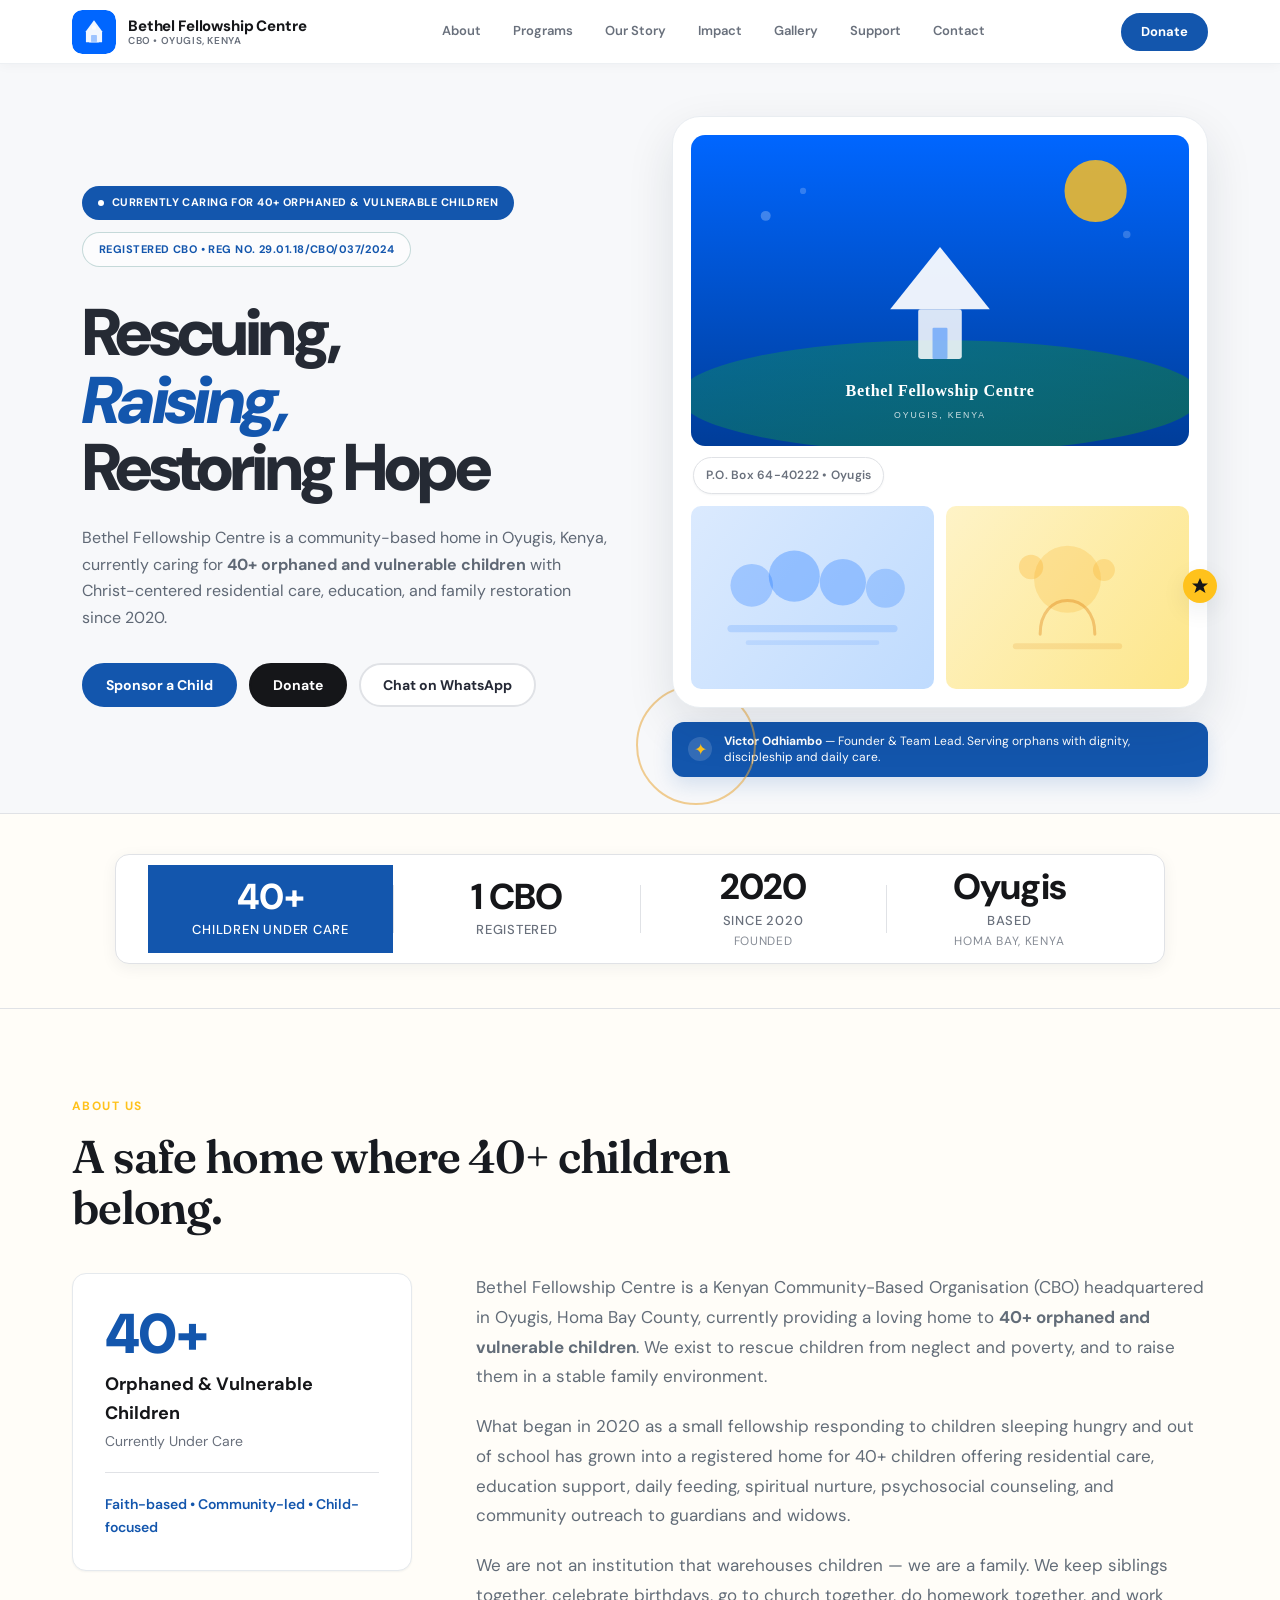
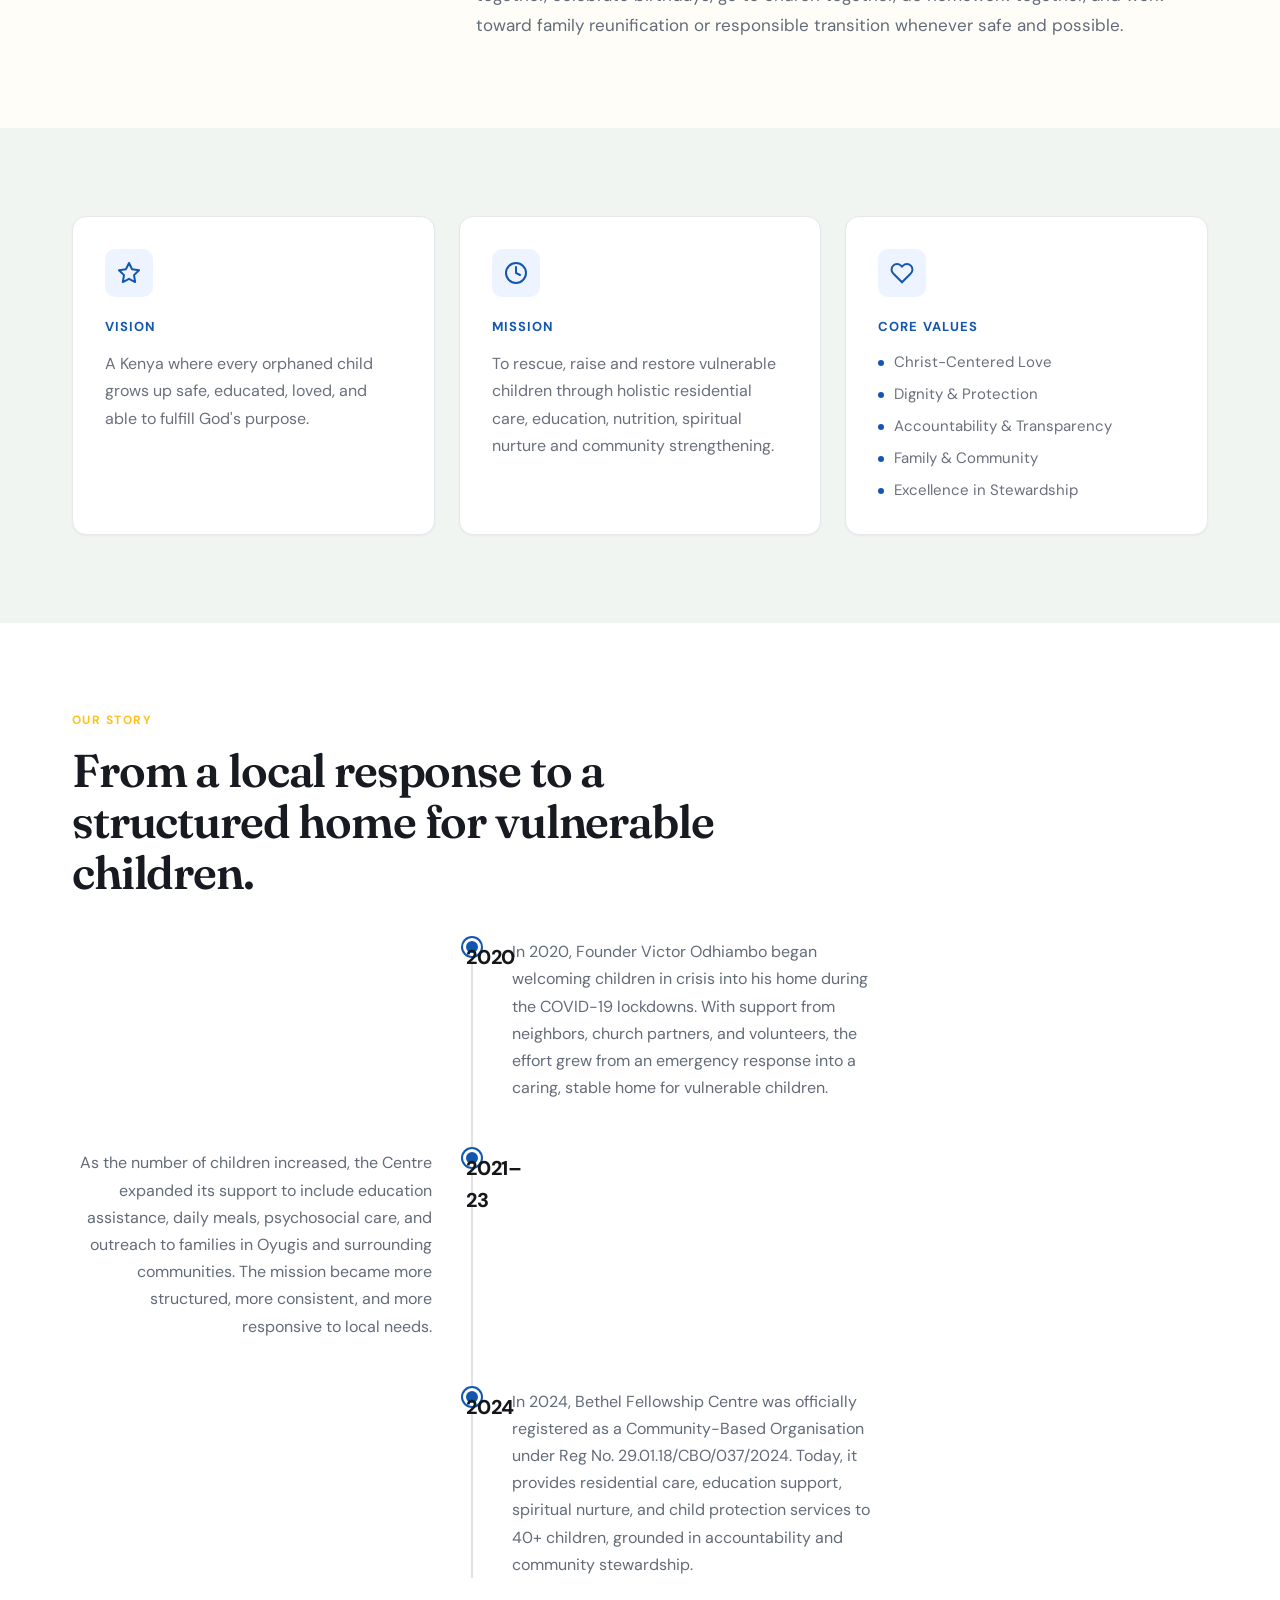
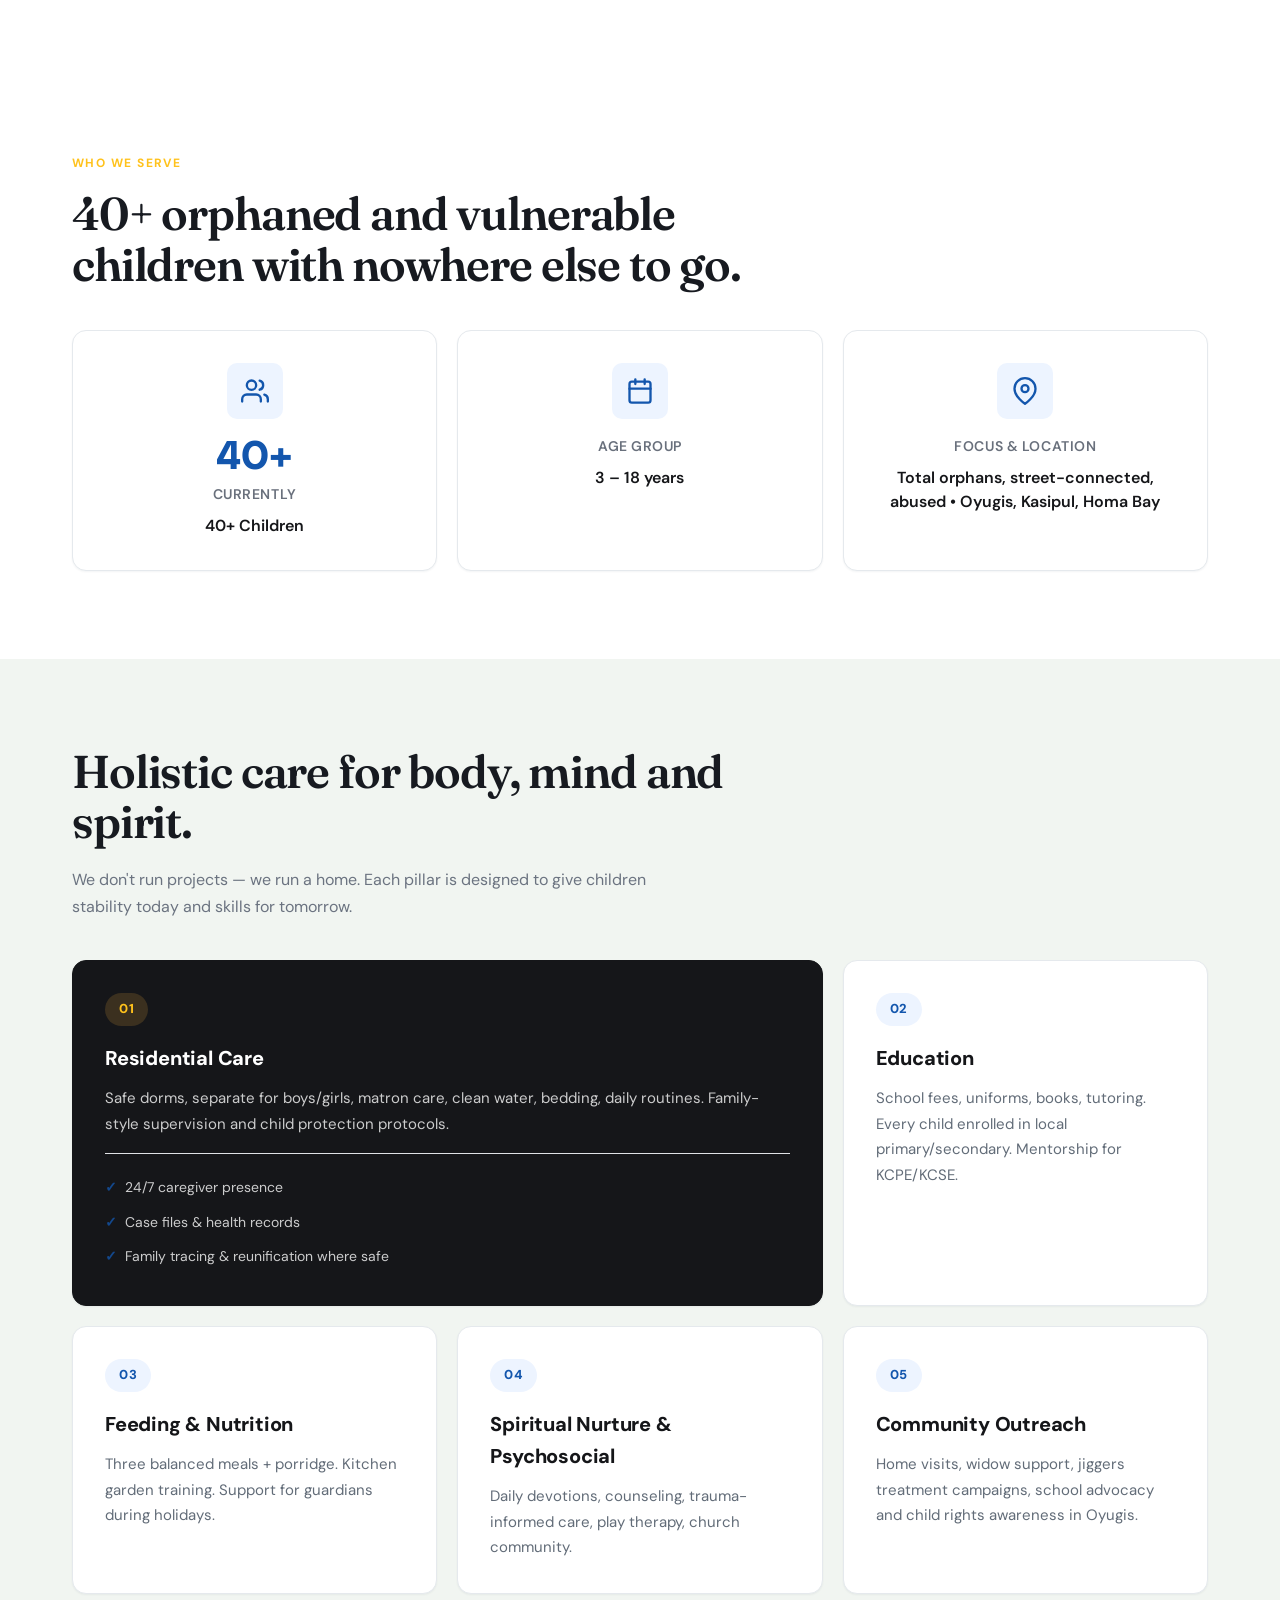
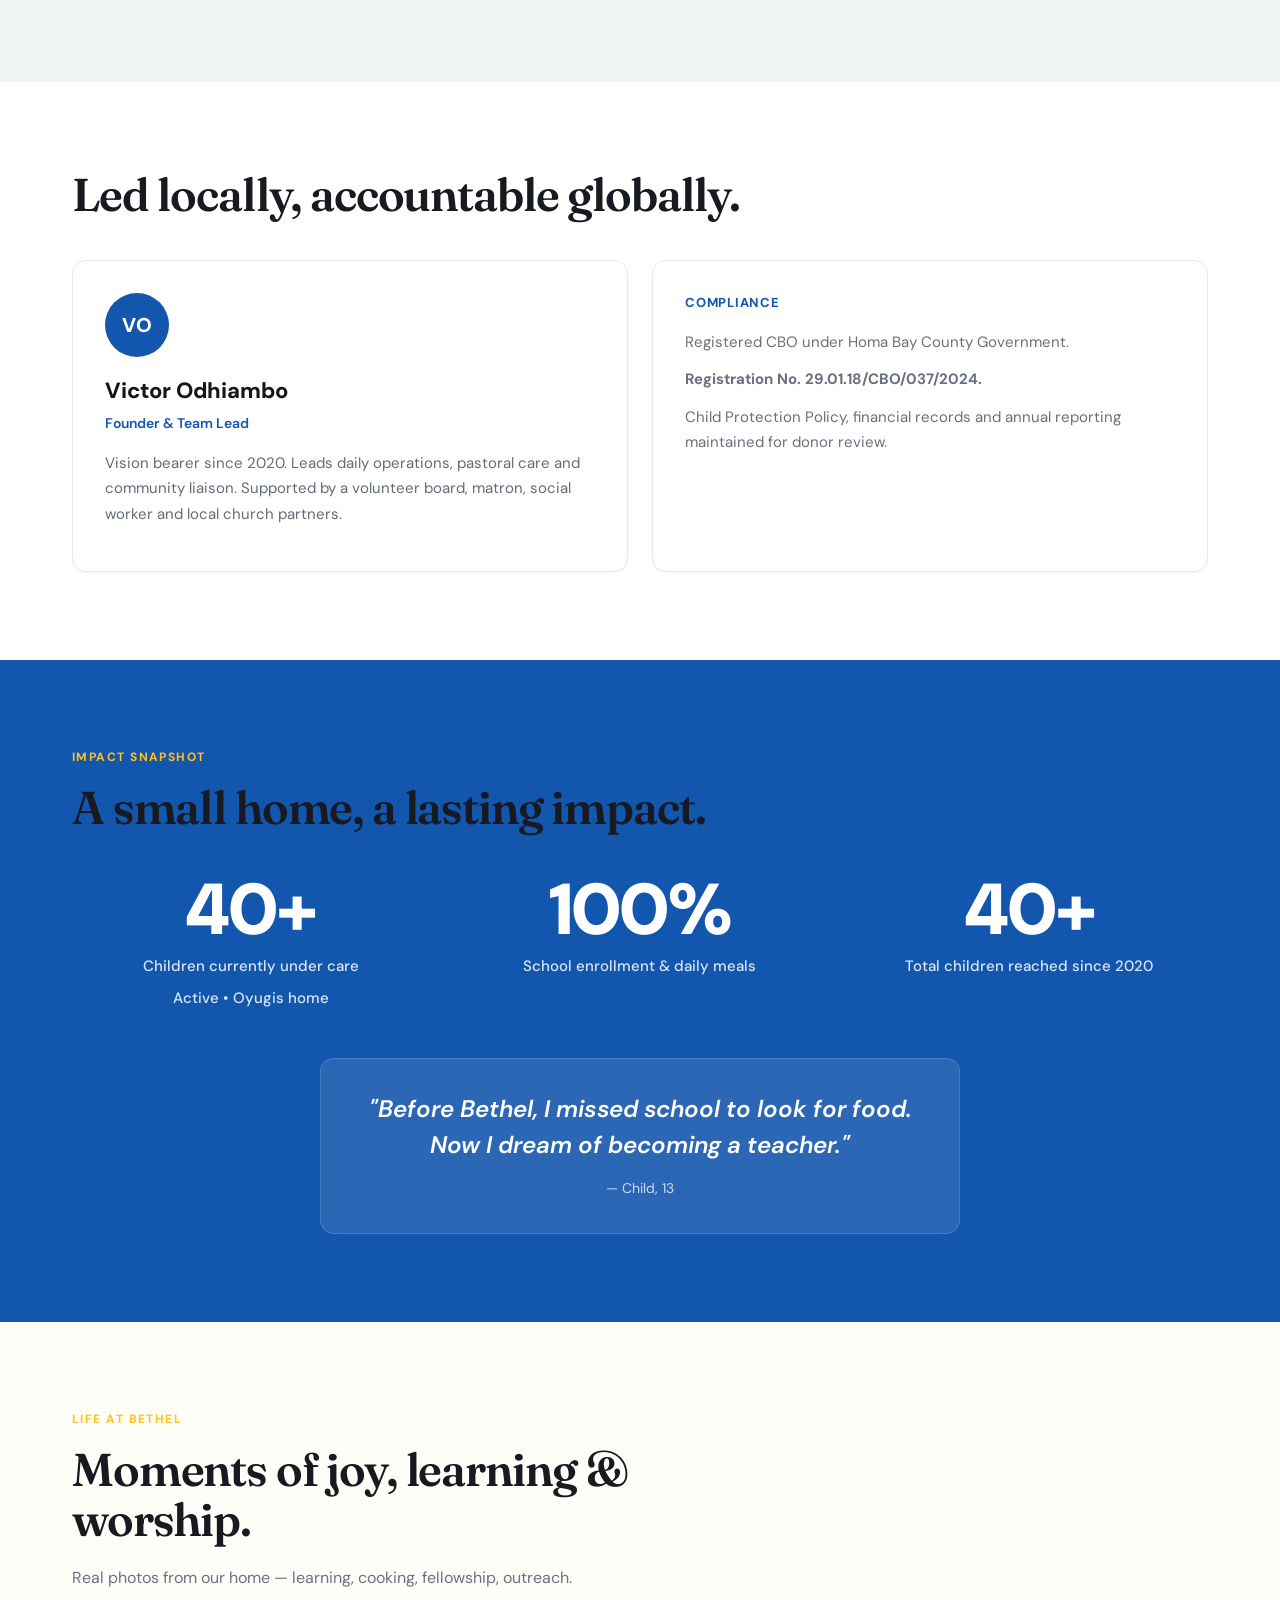
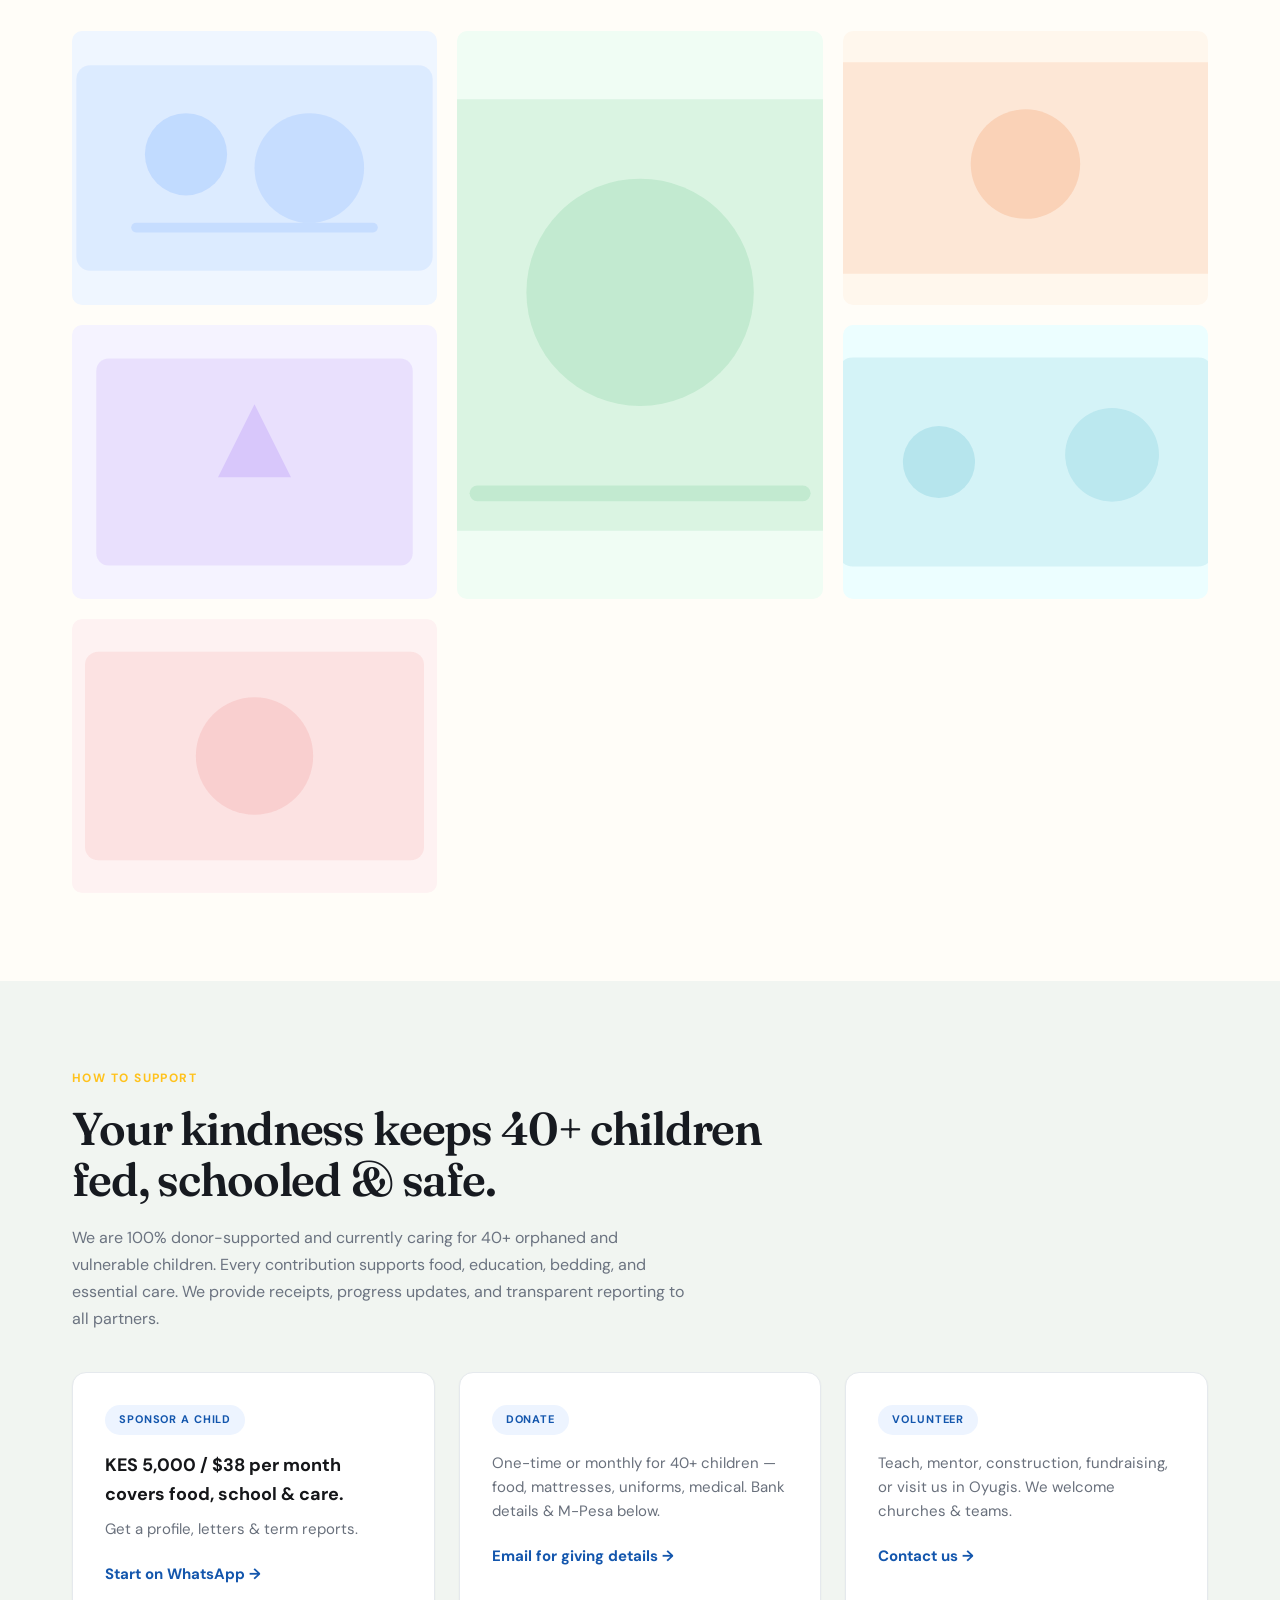
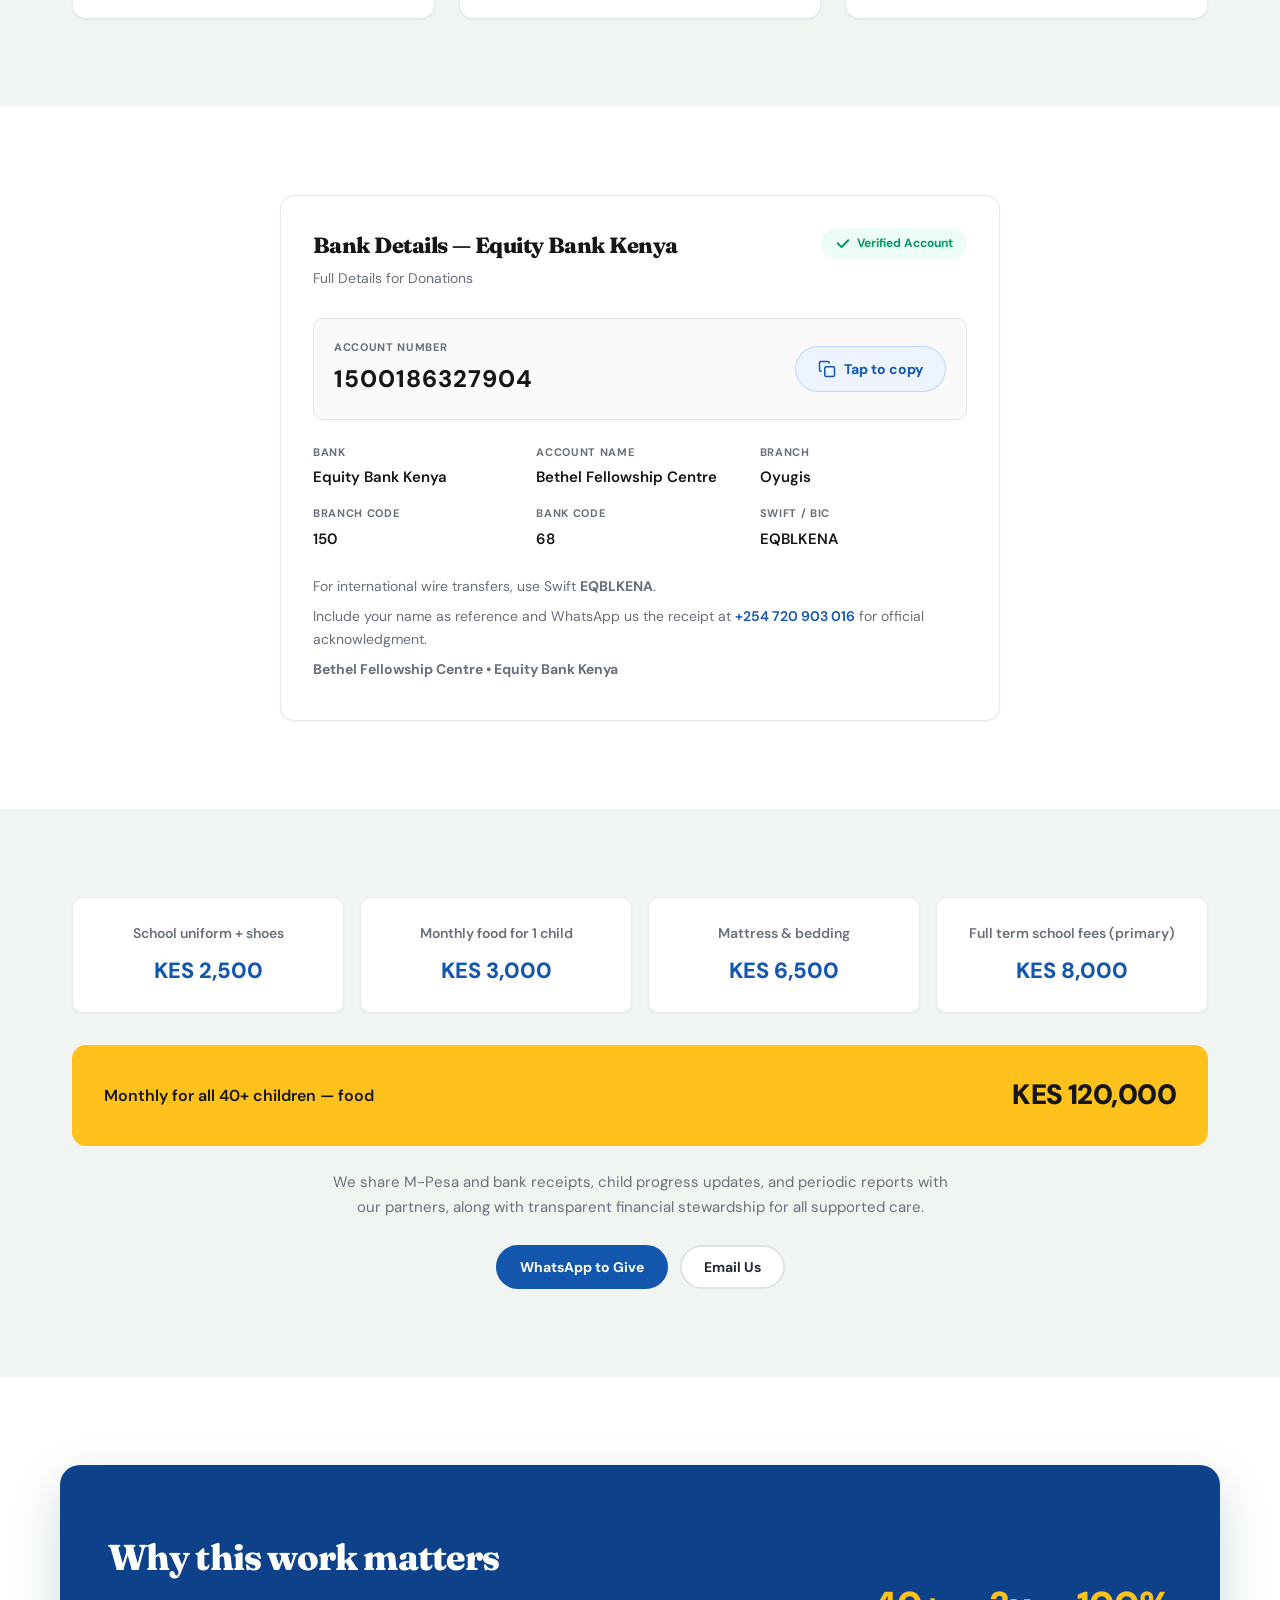
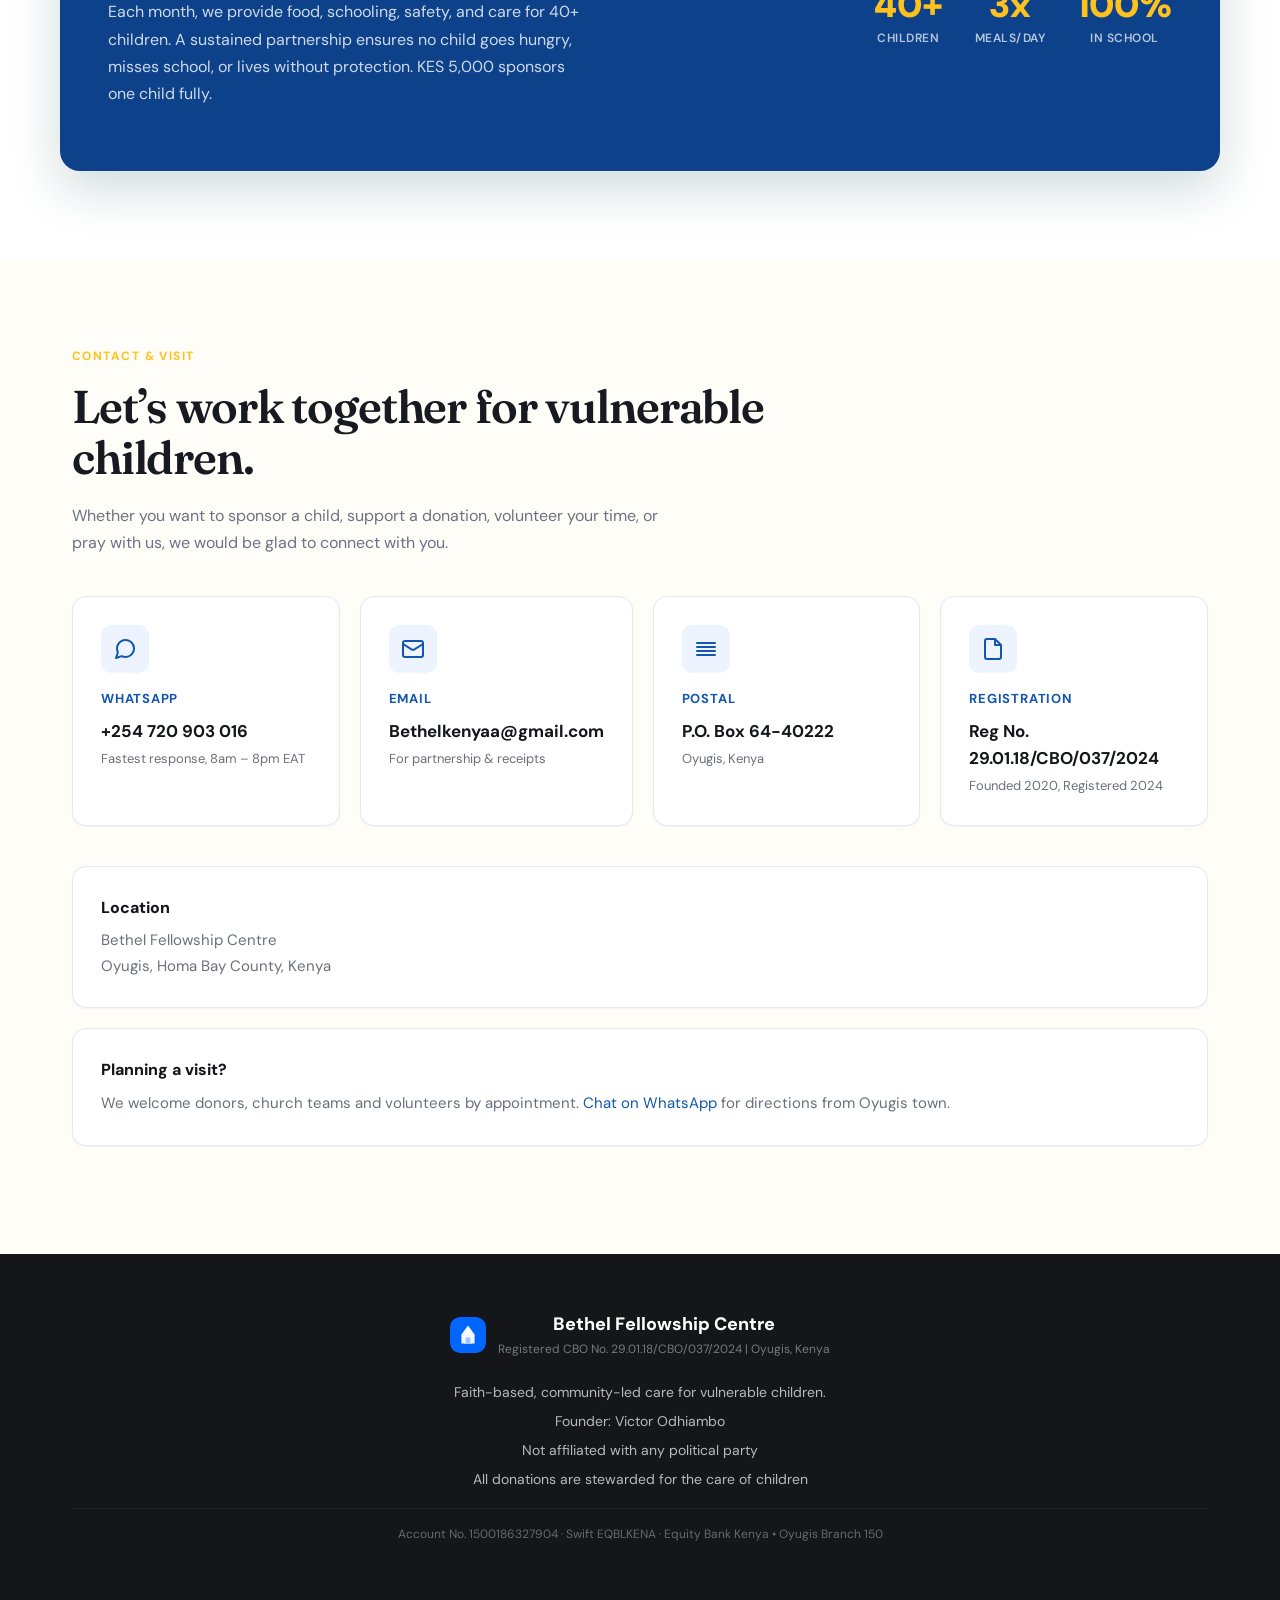
==== commit 907d123e: "h" ====
--- a/index.html
+++ b/index.html
@@ -199,7 +199,7 @@
       <div class="container">
         <div class="section__header reveal">
           <span class="section__eyebrow">Our Story</span>
-          <h2 class="section__title">From a small room in Oyugis to a registered home of hope.</h2>
+          <h2 class="section__title">From a local response to a structured home for vulnerable children.</h2>
         </div>
 
         <div class="timeline">
@@ -208,7 +208,7 @@
               <span class="timeline__year">2020</span>
             </div>
             <div class="timeline__content">
-              <p>Founder Victor Odhiambo opens his home to 3 children left without caregivers during COVID-19 lockdowns. Neighbors bring food, a local church provides mats. The seed for today's 40+ children home.</p>
+              <p>In 2020, Founder Victor Odhiambo began welcoming children in crisis into his home during the COVID-19 lockdowns. With support from neighbors, church partners, and volunteers, the effort grew from an emergency response into a caring, stable home for vulnerable children.</p>
             </div>
           </article>
 
@@ -217,7 +217,7 @@
               <span class="timeline__year">2021–23</span>
             </div>
             <div class="timeline__content">
-              <p>Word spreads. Children increase from 3 to 18, then beyond. Volunteer teachers start evening classes. Feeding program launched to reach guardians in the village.</p>
+              <p>As the number of children increased, the Centre expanded its support to include education assistance, daily meals, psychosocial care, and outreach to families in Oyugis and surrounding communities. The mission became more structured, more consistent, and more responsive to local needs.</p>
             </div>
           </article>
 
@@ -226,7 +226,7 @@
               <span class="timeline__year">2024</span>
             </div>
             <div class="timeline__content">
-              <p>Officially registered as CBO Reg No. 29.01.18/CBO/037/2024. Home now cares for 40+ children. Governance structures, child protection policy and financial accountability adopted.</p>
+              <p>In 2024, Bethel Fellowship Centre was officially registered as a Community-Based Organisation under Reg No. 29.01.18/CBO/037/2024. Today, it provides residential care, education support, spiritual nurture, and child protection services to 40+ children, grounded in accountability and community stewardship.</p>
             </div>
           </article>
         </div>
@@ -347,7 +347,7 @@
       <div class="container">
         <div class="section__header reveal">
           <span class="section__eyebrow">Impact Snapshot</span>
-          <h2 class="section__title section__title--light">Small home, big love — 40+ lives transformed.</h2>
+          <h2 class="section__title section__title--light">A small home, a lasting impact.</h2>
         </div>
 
         <div class="impact__stats">
@@ -411,7 +411,7 @@
         <div class="section__header reveal">
           <span class="section__eyebrow">How to Support</span>
           <h2 class="section__title">Your kindness keeps 40+ children fed, schooled &amp; safe.</h2>
-          <p class="section__desc">We are 100% donor-supported, currently caring for 40+ orphaned and vulnerable children. Every shilling goes to food, school, bedding and care. We share receipts, photos and updates with all partners.</p>
+          <p class="section__desc">We are 100% donor-supported and currently caring for 40+ orphaned and vulnerable children. Every contribution supports food, education, bedding, and essential care. We provide receipts, progress updates, and transparent reporting to all partners.</p>
         </div>
 
         <div class="support__grid">
@@ -525,7 +525,7 @@
           <span class="gifts__highlight-amount">KES 120,000</span>
         </div>
 
-        <p class="gifts__transparency reveal">We send M-Pesa &amp; bank receipts, photos, and termly updates for our 40+ children. Audited records available for partners.</p>
+        <p class="gifts__transparency reveal">We share M-Pesa and bank receipts, child progress updates, and periodic reports with our partners, along with transparent financial stewardship for all supported care.</p>
         <div class="gifts__actions reveal">
           <a href="https://wa.me/254720903016?text=Hello%20Bethel%2C%20I%20would%20like%20to%20give" class="btn btn--primary" target="_blank" rel="noopener noreferrer">WhatsApp to Give</a>
           <a href="mailto:Bethelkenyaa@gmail.com" class="btn btn--outline">Email Us</a>
@@ -537,8 +537,8 @@
     <section class="section matters" id="matters">
       <div class="container matters__inner reveal">
         <div class="matters__content">
-          <h2 class="matters__title">Why 40+ matters</h2>
-          <p class="matters__text">Every month we need to feed, school and house 40+ children. Your monthly partnership ensures no child sleeps hungry or misses school. KES 5,000 sponsors one child fully.</p>
+          <h2 class="matters__title">Why this work matters</h2>
+          <p class="matters__text">Each month, we provide food, schooling, safety, and care for 40+ children. A sustained partnership ensures no child goes hungry, misses school, or lives without protection. KES 5,000 sponsors one child fully.</p>
         </div>
         <div class="matters__stats">
           <div class="matters-stat">
@@ -562,8 +562,8 @@
       <div class="container">
         <div class="section__header reveal">
           <span class="section__eyebrow">Contact &amp; Visit</span>
-          <h2 class="section__title">We'd love to hear from you.</h2>
-          <p class="section__desc">Whether you want to sponsor, donate, volunteer, or simply pray with us — reach out directly to Founder Victor Odhiambo.</p>
+          <h2 class="section__title">Let’s work together for vulnerable children.</h2>
+          <p class="section__desc">Whether you want to sponsor a child, support a donation, volunteer your time, or pray with us, we would be glad to connect with you.</p>
         </div>
 
         <div class="contact__grid">
@@ -628,10 +628,10 @@
           <p class="footer__reg">Registered CBO No. 29.01.18/CBO/037/2024 | Oyugis, Kenya</p>
         </div>
       </div>
-      <p class="footer__tagline">Faith-based, community-led home for orphans.</p>
-      <p class="footer__founder">Founder: Victor Odhiambo.</p>
-      <p class="footer__disclaimer">Not affiliated with any political party.</p>
-      <p class="footer__steward">All donations stewarded for children.</p>
+      <p class="footer__tagline">Faith-based, community-led care for vulnerable children.</p>
+      <p class="footer__founder">Founder: Victor Odhiambo</p>
+      <p class="footer__disclaimer">Not affiliated with any political party</p>
+      <p class="footer__steward">All donations are stewarded for the care of children</p>
       <p class="footer__bank">Account No. 1500186327904 · Swift EQBLKENA · Equity Bank Kenya • Oyugis Branch 150</p>
     </div>
   </footer>
--- a/css/style.css
+++ b/css/style.css
@@ -4,19 +4,19 @@
 
 /* --- CSS Variables --- */
 :root {
-  --primary-blue: #176b67;
-  --primary-blue-dark: #0e504d;
-  --primary-blue-light: #e4f0ed;
-  --dark: #1d2a27;
-  --text: #26332f;
-  --muted: #687570;
-  --border: #dce5e1;
-  --background: #f7f8f4;
+  --primary-blue: #145f5a;
+  --primary-blue-dark: #0f4d49;
+  --primary-blue-light: #e9f3f2;
+  --dark: #162522;
+  --text: #243532;
+  --muted: #5f6e6a;
+  --border: #dfe9e5;
+  --background: #f6f7f3;
   --white: #FFFFFF;
-  --yellow: #e9a83b;
-  --shadow-sm: 0 1px 3px rgba(0, 0, 0, 0.06);
-  --shadow-md: 0 4px 20px rgba(0, 0, 0, 0.08);
-  --shadow-lg: 0 8px 40px rgba(0, 0, 0, 0.1);
+  --yellow: #d9a74f;
+  --shadow-sm: 0 1px 2px rgba(22, 37, 34, 0.04);
+  --shadow-md: 0 10px 30px rgba(18, 33, 31, 0.08);
+  --shadow-lg: 0 16px 44px rgba(18, 33, 31, 0.12);
   --radius-sm: 6px;
   --radius-md: 12px;
   --radius-lg: 18px;
@@ -49,7 +49,9 @@
   font-size: 16px;
   line-height: 1.6;
   color: var(--text);
-  background: var(--background);
+  background:
+    radial-gradient(circle at top, rgba(23, 107, 103, 0.05), transparent 28%),
+    var(--background);
   -webkit-font-smoothing: antialiased;
   -moz-osx-font-smoothing: grayscale;
   overflow-x: hidden;
@@ -88,8 +90,16 @@
 
 /* --- Focus States --- */
 :focus-visible {
-  outline: 2px solid var(--primary-blue);
-  outline-offset: 2px;
+  outline: 3px solid rgba(23, 107, 103, 0.35);
+  outline-offset: 3px;
+}
+
+button:focus-visible,
+a:focus-visible,
+.gallery__item:focus-visible,
+.header__toggle:focus-visible {
+  outline: 3px solid rgba(23, 107, 103, 0.45);
+  outline-offset: 3px;
 }
 
 /* --- Container --- */
@@ -228,7 +238,7 @@
 
 /* --- Section --- */
 .section {
-  padding: 80px 0;
+  padding: 88px 0;
 }
 
 .section__header {
@@ -238,19 +248,19 @@
 
 .section__eyebrow {
   display: block;
-  font-size: 13px;
+  font-size: 12px;
   font-weight: 700;
-  letter-spacing: 0.08em;
+  letter-spacing: 0.12em;
   text-transform: uppercase;
   color: var(--primary-blue);
-  margin-bottom: 12px;
+  margin-bottom: 16px;
 }
 
 .section__title {
-  font-size: clamp(28px, 4vw, 42px);
+  font-size: clamp(30px, 3.6vw, 46px);
   font-weight: 800;
-  line-height: 1.15;
-  letter-spacing: -0.02em;
+  line-height: 1.12;
+  letter-spacing: -0.03em;
   color: var(--dark);
 }
 
@@ -259,7 +269,7 @@
 }
 
 .section__desc {
-  margin-top: 16px;
+  margin-top: 18px;
   font-size: 17px;
   line-height: 1.7;
   color: var(--muted);
@@ -1516,8 +1526,13 @@
   transition: transform 0.5s ease;
 }
 
-.gallery__item:hover img {
+.gallery__item:hover img,
+.gallery__item:focus-visible img {
   transform: scale(1.06);
+}
+
+.gallery__item:focus-visible {
+  box-shadow: 0 0 0 3px rgba(23, 107, 103, 0.25);
 }
 
 .gallery__item::after {
@@ -2065,7 +2080,7 @@
 .gift-card,
 .contact__location,
 .contact__visit {
-  box-shadow: 0 10px 30px rgba(29, 42, 39, 0.05);
+  box-shadow: 0 10px 28px rgba(22, 37, 34, 0.05);
 }
 
 .vmv-card:hover,
@@ -2329,3 +2344,208 @@
     transform: none;
   }
 }
+
+/* =============================================
+   FINAL PROFESSIONAL REFINEMENT
+   ============================================= */
+:root {
+  --shadow-sm: 0 1px 2px rgba(18, 33, 56, 0.05);
+  --shadow-md: 0 8px 24px rgba(18, 33, 56, 0.08);
+  --shadow-lg: 0 18px 48px rgba(18, 33, 56, 0.11);
+  --radius-sm: 5px;
+  --radius-md: 10px;
+  --radius-lg: 14px;
+  --radius-xl: 20px;
+}
+
+body {
+  color: #252a34;
+  background: #f7f8fa;
+}
+
+.header {
+  height: 64px;
+  border-bottom-color: #edf0f3;
+  box-shadow: 0 1px 12px rgba(18, 33, 56, 0.04);
+}
+
+.header__name {
+  font-weight: 800;
+}
+
+.nav-link {
+  font-size: 13px;
+  font-weight: 600;
+}
+
+.btn {
+  min-height: 44px;
+  padding: 13px 22px;
+  font-size: 14px;
+  font-weight: 700;
+}
+
+.btn--sm {
+  min-height: 38px;
+  padding: 10px 18px;
+  font-size: 13px;
+}
+
+.hero {
+  padding-top: calc(var(--header-height) + 44px);
+  background: #f7f8fa;
+}
+
+.hero__title {
+  line-height: 1.02;
+}
+
+.hero__text {
+  color: #5f6875;
+}
+
+.hero__card {
+  border-color: #e9edf1;
+  box-shadow: var(--shadow-lg);
+}
+
+.hero__founder-note {
+  box-shadow: 0 8px 20px rgba(19, 86, 173, 0.15);
+}
+
+.stats-strip {
+  padding-bottom: 44px;
+}
+
+.stats-strip__grid {
+  box-shadow: 0 4px 16px rgba(18, 33, 56, 0.06);
+}
+
+.stats-strip__item {
+  min-height: 74px;
+  padding: 12px 18px;
+}
+
+.stats-strip__number {
+  font-weight: 800;
+}
+
+.section {
+  padding: 88px 0;
+}
+
+.section__header {
+  margin-bottom: 40px;
+}
+
+.section__title {
+  color: #171a20;
+  line-height: 1.1;
+}
+
+.section__desc {
+  color: #6b7380;
+  font-size: 16px;
+}
+
+.vmv-card,
+.serve-card,
+.pillar-card,
+.governance-card,
+.support-card,
+.contact-card,
+.about__highlight,
+.bank-card,
+.gift-card,
+.contact__location,
+.contact__visit {
+  border-color: #e5e9ed;
+  box-shadow: var(--shadow-sm);
+}
+
+.vmv-card:hover,
+.serve-card:hover,
+.pillar-card:hover,
+.governance-card:hover,
+.support-card:hover,
+.contact-card:hover,
+.about__highlight:hover,
+.gift-card:hover {
+  transform: translateY(-3px);
+  box-shadow: var(--shadow-md);
+}
+
+.about__content p,
+.timeline__content p,
+.pillar-card__text,
+.governance-card__text {
+  color: #626c78;
+}
+
+.impact {
+  background: var(--primary-blue);
+}
+
+.impact__quote {
+  border-radius: 14px;
+}
+
+.footer {
+  margin-top: 0;
+  padding: 56px 0;
+}
+
+@media (max-width: 767px) {
+  .container {
+    padding-left: 20px;
+    padding-right: 20px;
+  }
+
+  .hero {
+    padding-top: calc(var(--header-height) + 28px);
+    padding-bottom: 28px;
+  }
+
+  .hero__title {
+    font-size: clamp(42px, 13vw, 58px);
+  }
+
+  .hero__actions .btn {
+    flex: 1 1 100%;
+  }
+
+  .hero__card {
+    padding: 14px;
+  }
+
+  .stats-strip {
+    padding-bottom: 28px;
+  }
+
+  .stats-strip__grid {
+    grid-template-columns: repeat(2, 1fr);
+  }
+
+  .stats-strip__item {
+    min-height: 68px;
+  }
+
+  .section {
+    padding: 64px 0;
+  }
+
+  .section__header {
+    margin-bottom: 30px;
+  }
+
+  .about__highlight,
+  .vmv-card,
+  .serve-card,
+  .pillar-card,
+  .governance-card,
+  .support-card,
+  .contact-card,
+  .bank-card {
+    padding: 24px;
+  }
+}
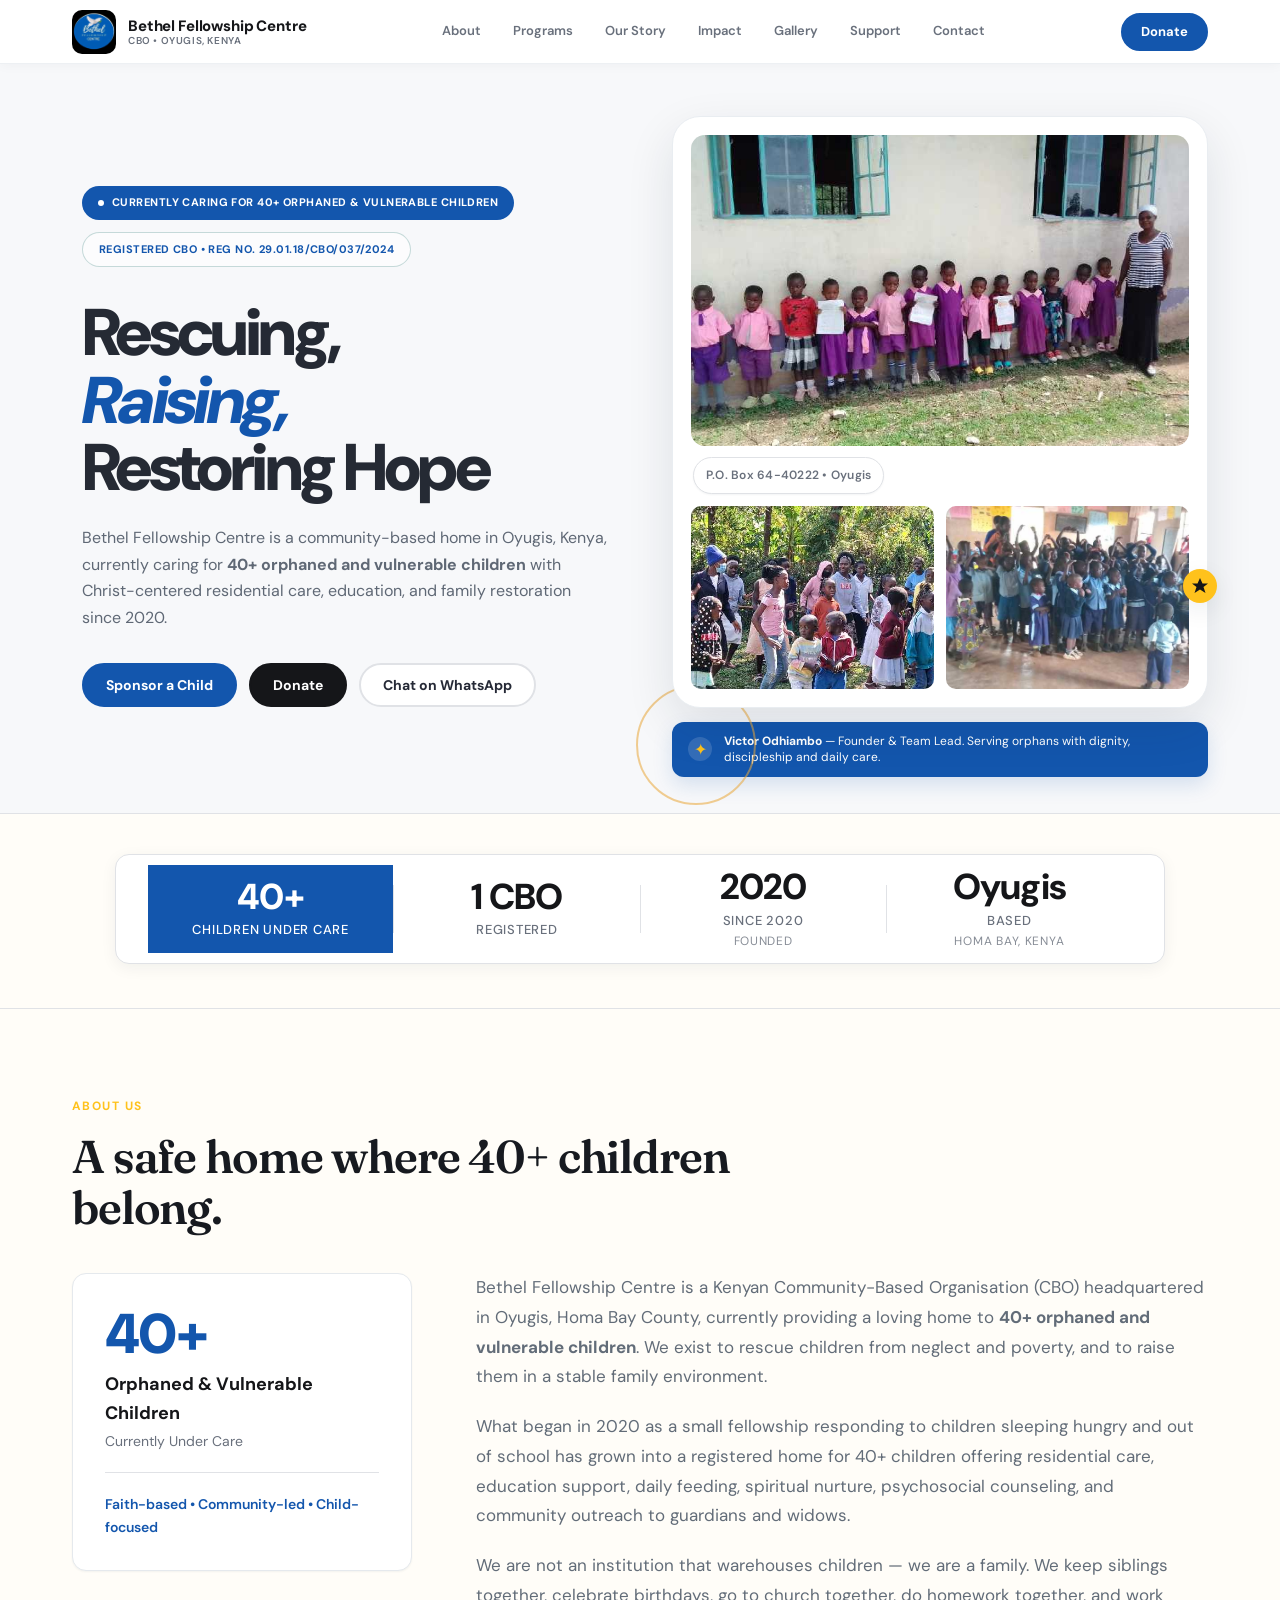
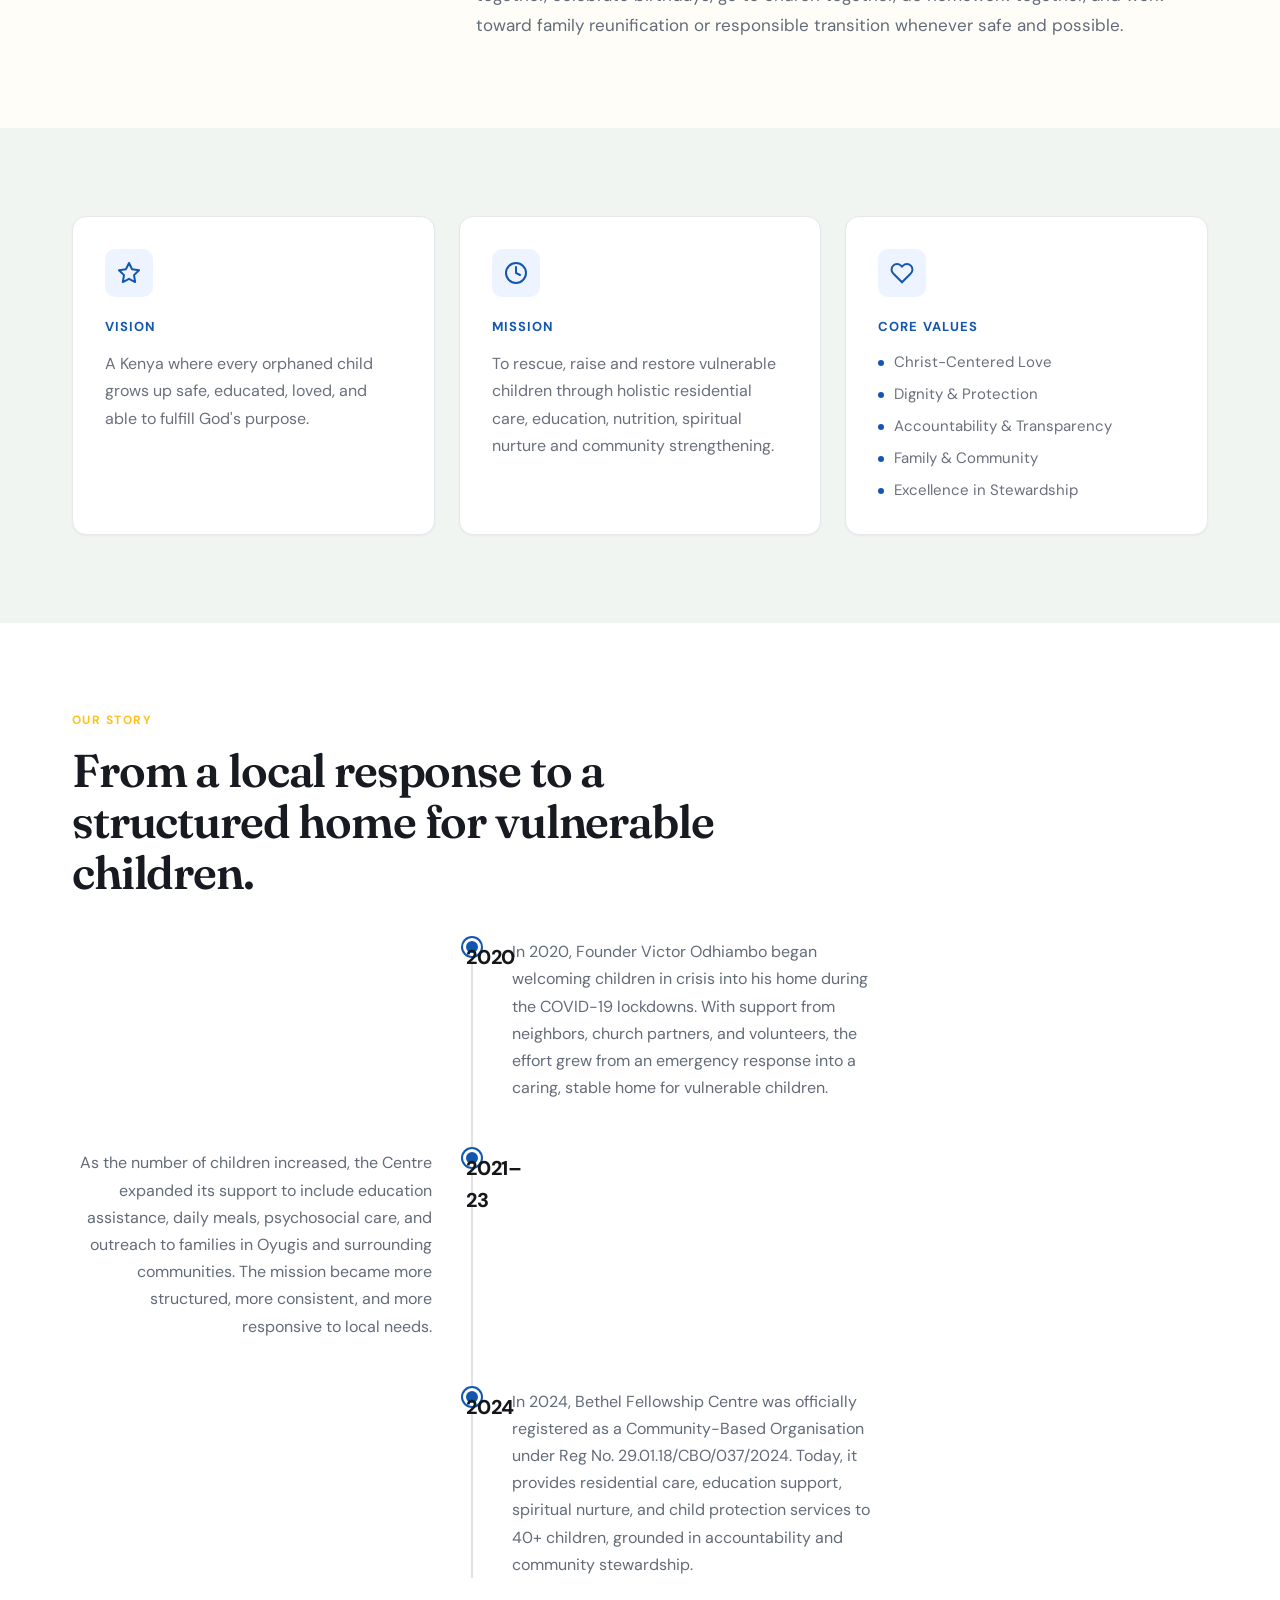
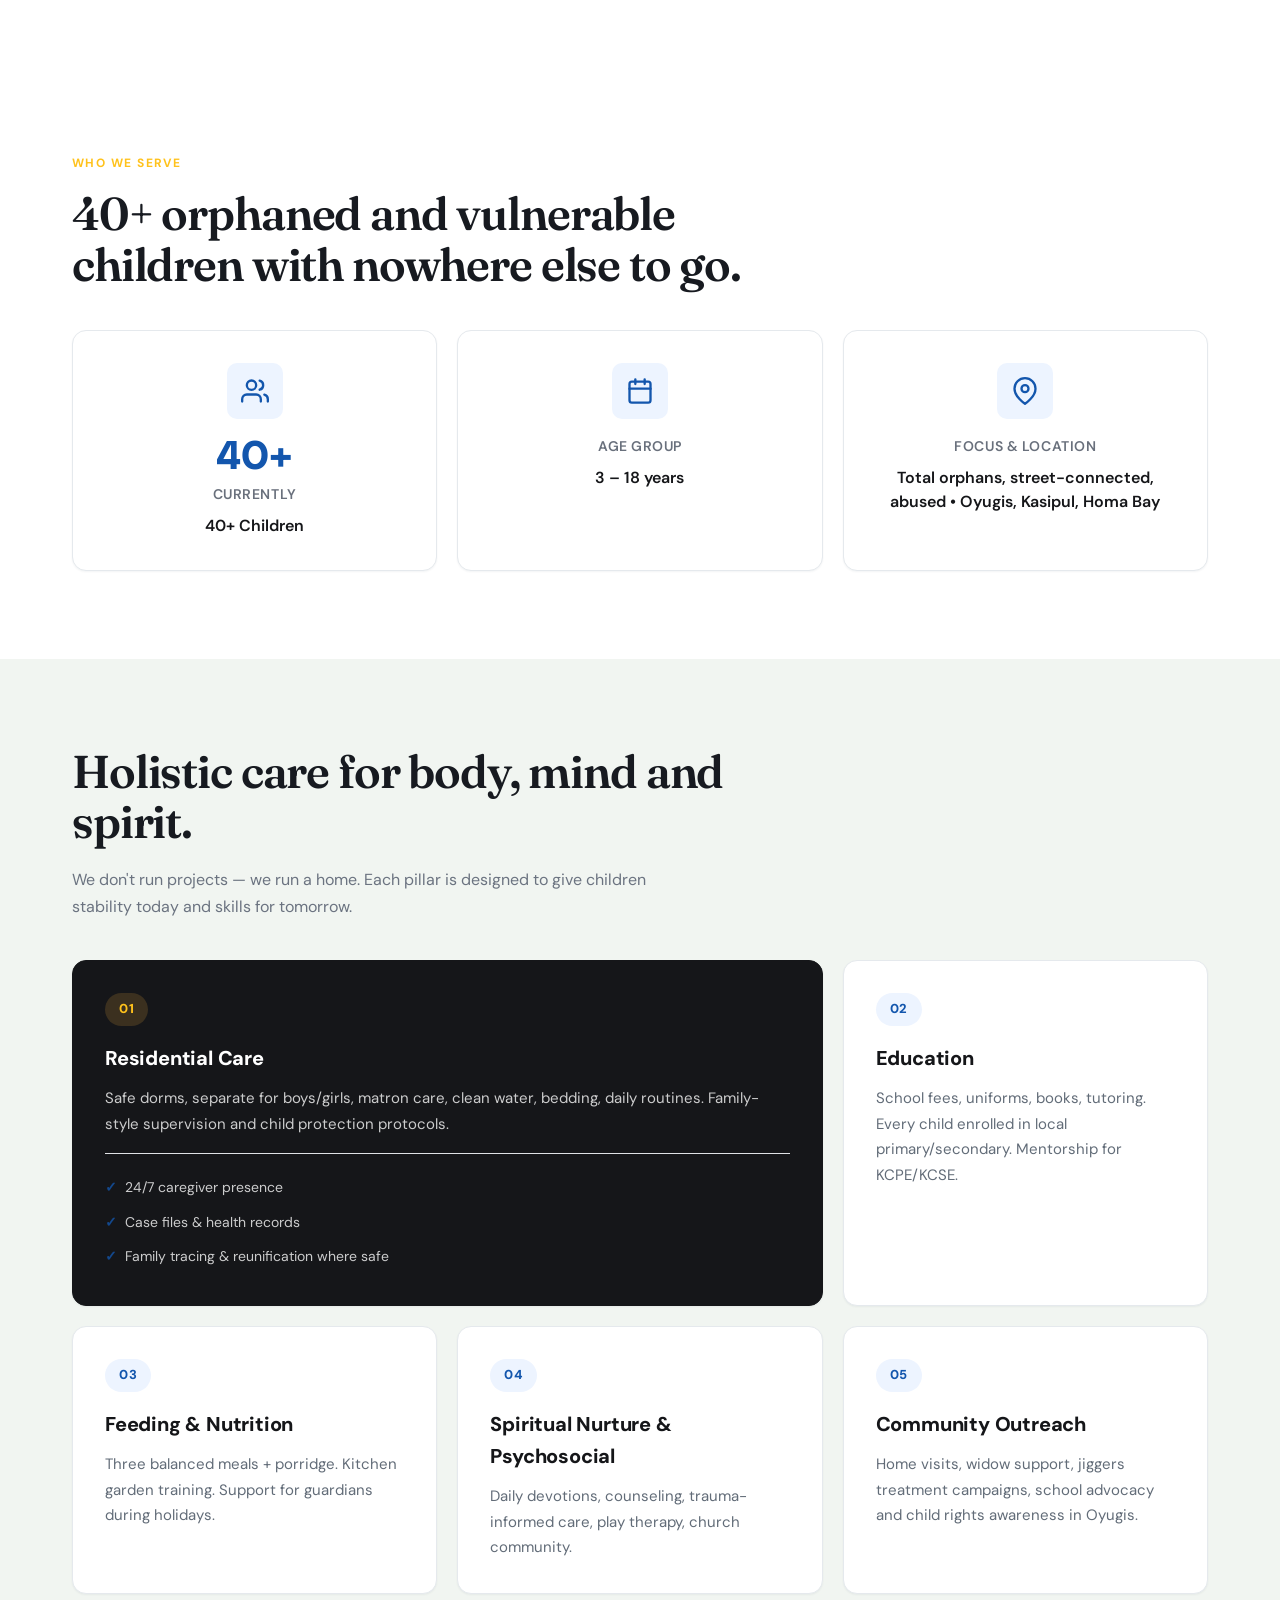
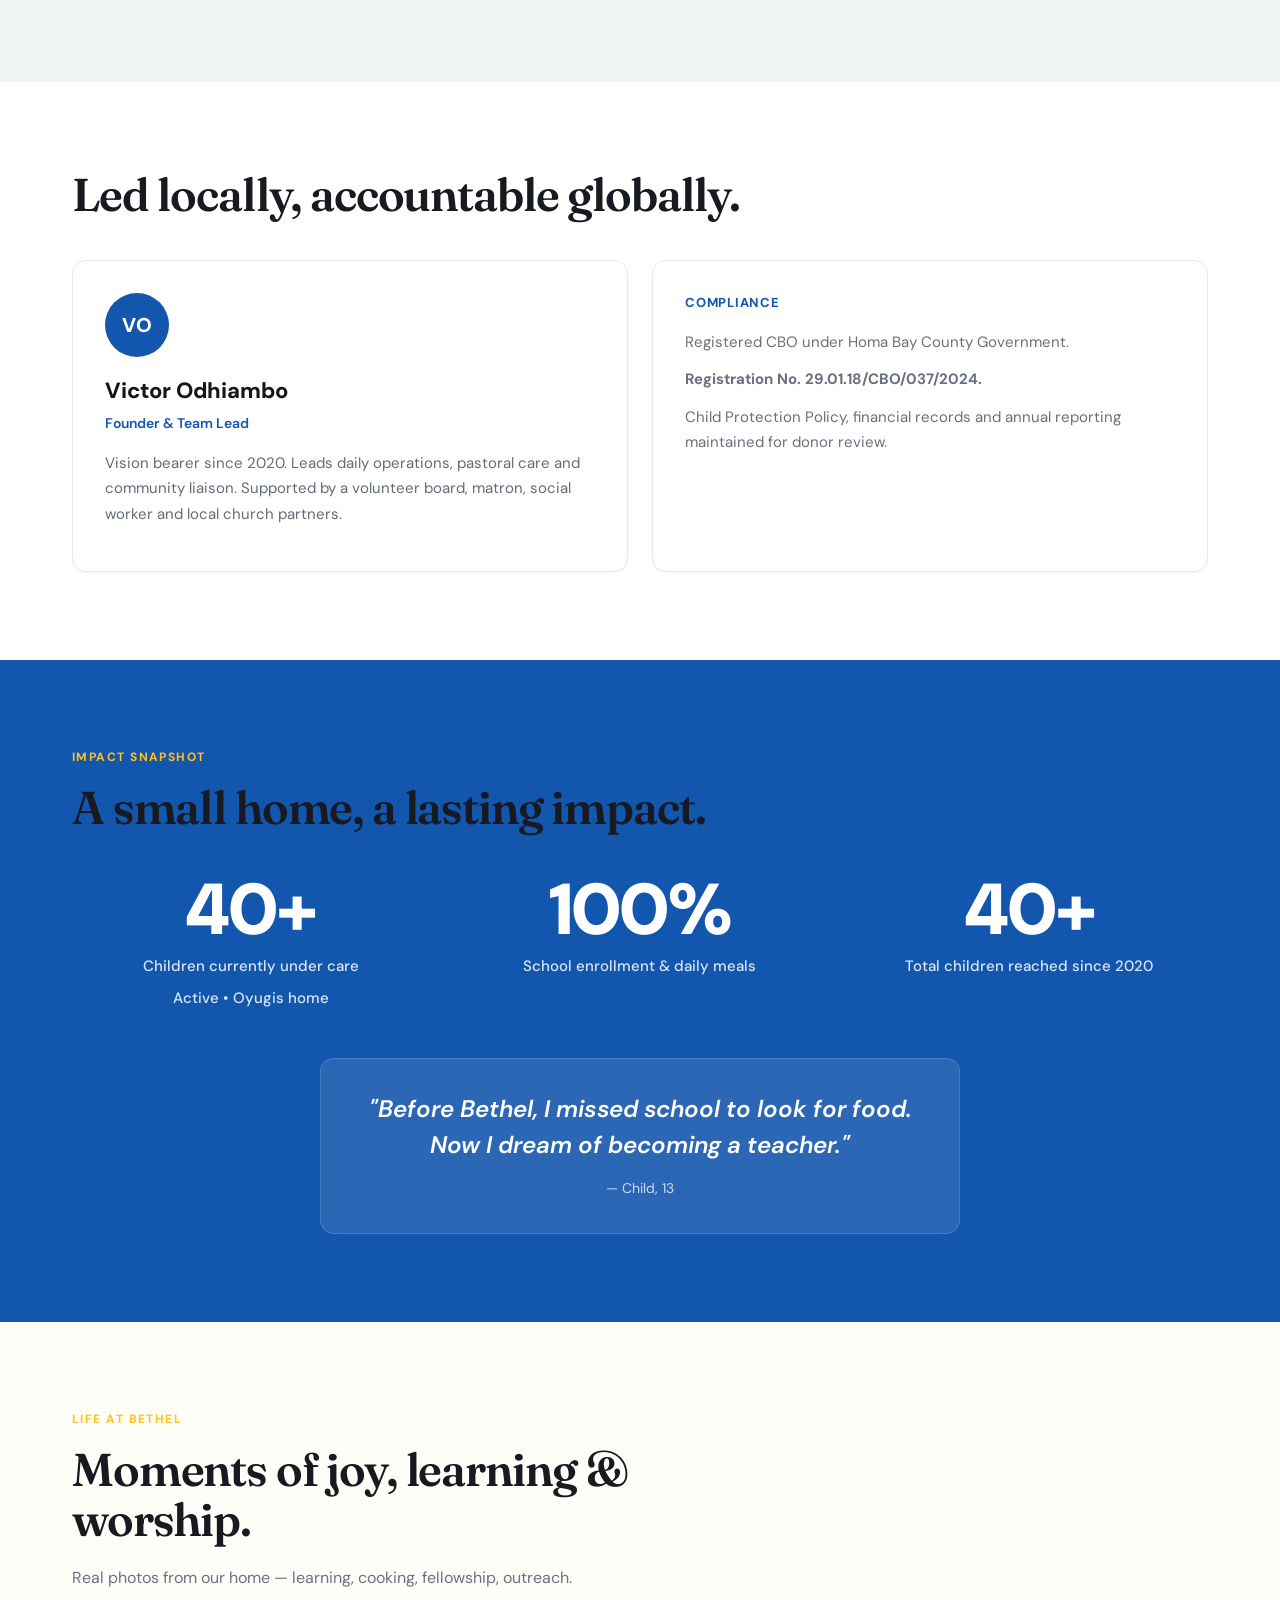
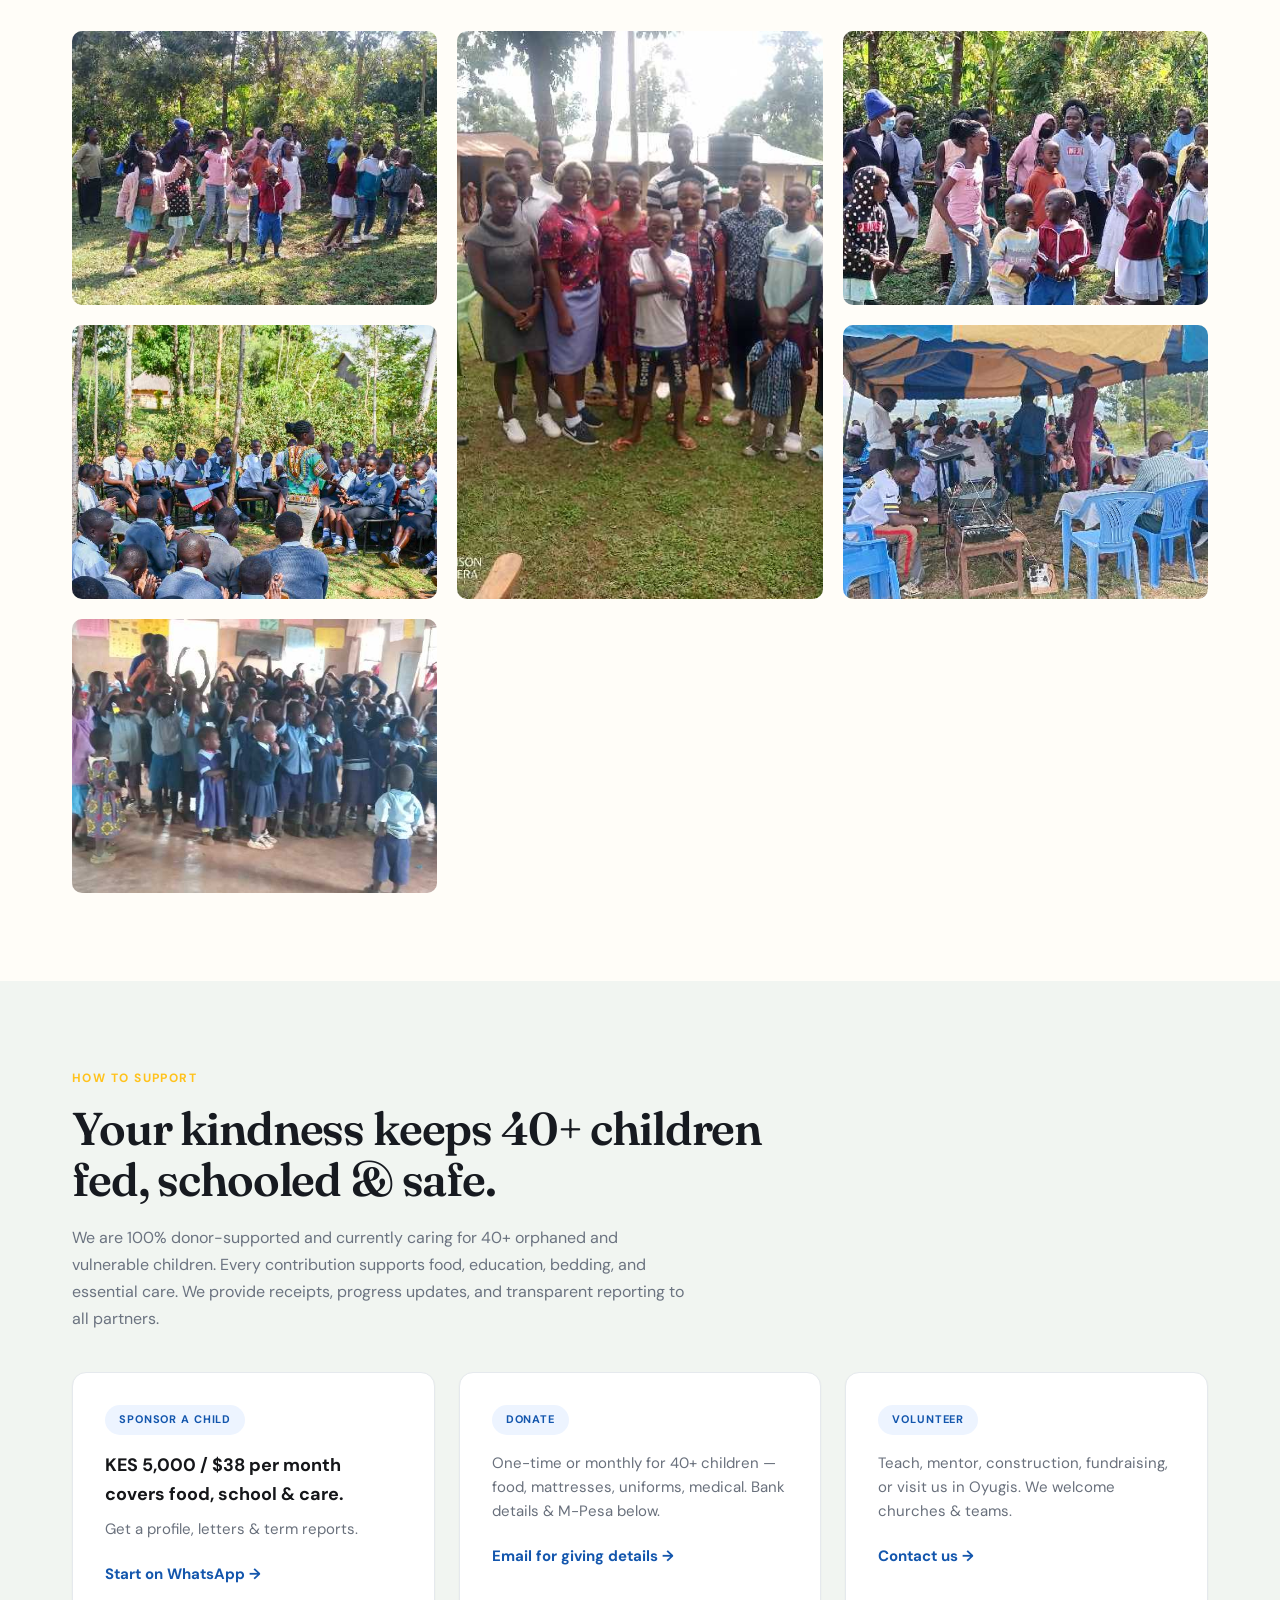
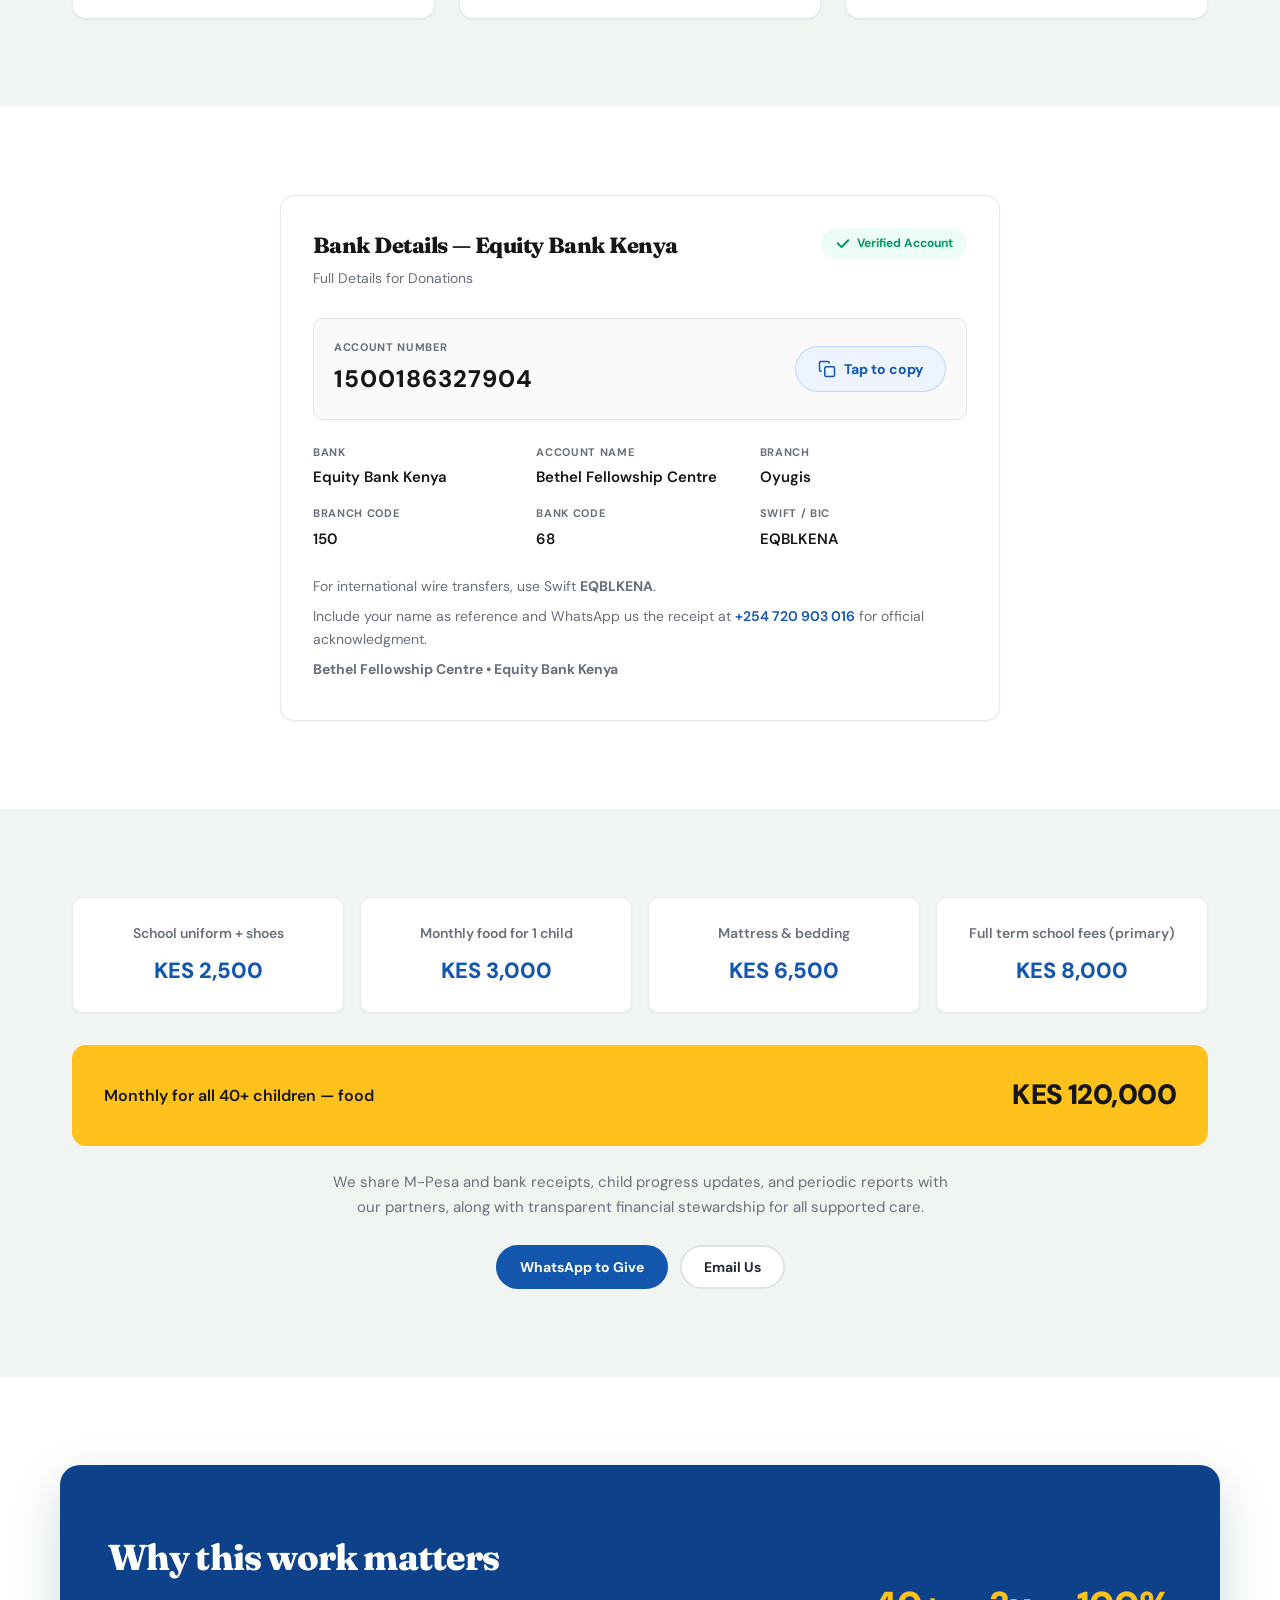
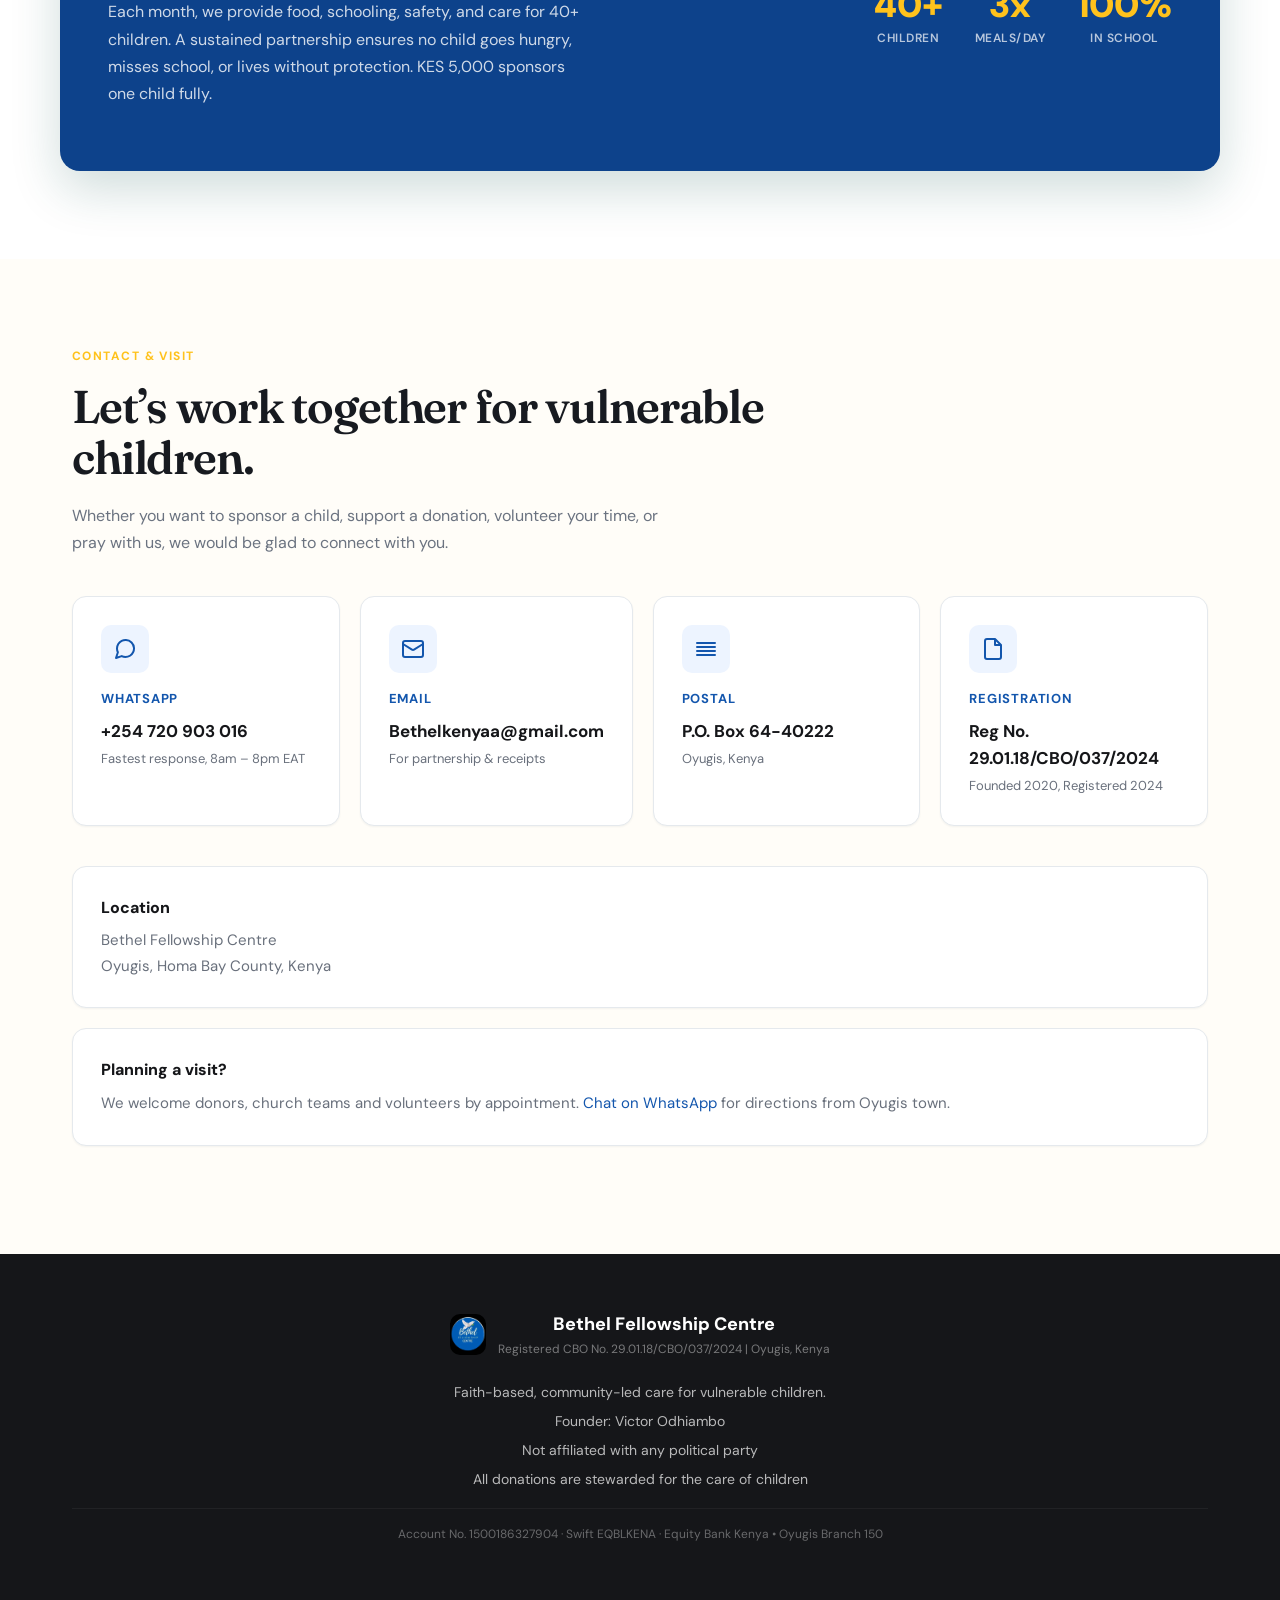
==== commit 8432fa2e: "j" ====
--- a/index.html
+++ b/index.html
@@ -10,7 +10,7 @@
   <link rel="preconnect" href="https://fonts.googleapis.com">
   <link rel="preconnect" href="https://fonts.gstatic.com" crossorigin>
   <link href="https://fonts.googleapis.com/css2?family=DM+Sans:wght@400;500;600;700;800;900&family=Fraunces:opsz,wght@9..144,600;9..144,700&display=swap" rel="stylesheet">
-  <link rel="icon" type="image/svg+xml" href="images/logo.svg">
+  <link rel="icon" type="image/jpeg" href="images/logo.jpg">
   <link rel="stylesheet" href="css/style.css">
 </head>
 <body>
@@ -19,7 +19,7 @@
   <header class="header" id="header">
     <div class="container header__inner">
       <a href="#hero" class="header__brand" aria-label="Bethel Fellowship Centre — Home">
-        <img src="images/logo.svg" alt="Bethel Fellowship Centre logo" class="header__logo" width="44" height="44">
+        <img src="images/logo.jpg" alt="Bethel Fellowship Centre logo" class="header__logo" width="44" height="44">
         <div class="header__brand-text">
           <span class="header__name">Bethel Fellowship Centre</span>
           <span class="header__subtitle">CBO • OYUGIS, KENYA</span>
@@ -88,12 +88,12 @@
         <div class="hero__visual reveal reveal--delay">
           <div class="hero__card">
             <div class="hero__card-main">
-              <img src="images/hero-main.svg" alt="Bethel Fellowship Centre — Oyugis, Kenya" class="hero__card-img" width="800" height="500" fetchpriority="high">
+              <img src="images/feeding.jpg" alt="Bethel Fellowship Centre — children receiving care and meals in Oyugis, Kenya" class="hero__card-img" width="800" height="500" fetchpriority="high">
             </div>
             <p class="hero__card-address">P.O. Box 64-40222 • Oyugis</p>
             <div class="hero__card-grid">
-              <img src="images/community-1.svg" alt="Children and community activity at Bethel" class="hero__card-thumb" width="400" height="300">
-              <img src="images/community-2.svg" alt="Community outreach in Oyugis" class="hero__card-thumb" width="400" height="300">
+              <img src="images/kk.jpg" alt="Children and community activity at Bethel" class="hero__card-thumb" width="400" height="300">
+              <img src="images/nutrition.jpg" alt="Community outreach and nutrition support in Oyugis" class="hero__card-thumb" width="400" height="300">
             </div>
             <div class="hero__card-accent" aria-hidden="true">
               <svg width="20" height="20" viewBox="0 0 20 20" fill="none"><path d="M10 2L12.5 7.5H18L13.5 11L15.5 17L10 13.5L4.5 17L6.5 11L2 7.5H7.5L10 2Z" fill="currentColor"/></svg>
@@ -384,22 +384,22 @@
 
         <div class="gallery__grid" id="galleryGrid">
           <button class="gallery__item reveal" data-index="0" aria-label="View gallery image 1">
-            <img src="images/gallery-1.svg" alt="Life at Bethel — learning and fellowship" loading="lazy" width="600" height="400">
+            <img src="images/gallery%201.jpg" alt="Life at Bethel — children learning and bonding together" loading="lazy" width="600" height="400">
           </button>
           <button class="gallery__item gallery__item--tall reveal" data-index="1" aria-label="View gallery image 2">
-            <img src="images/gallery-2.svg" alt="Life at Bethel — children at play" loading="lazy" width="600" height="500">
+            <img src="images/gallery%202.jpg" alt="Life at Bethel — children playing and enjoying a safe environment" loading="lazy" width="600" height="500">
           </button>
           <button class="gallery__item reveal reveal--delay" data-index="2" aria-label="View gallery image 3">
-            <img src="images/gallery-3.svg" alt="Life at Bethel — cooking together" loading="lazy" width="600" height="350">
+            <img src="images/gallery%203.jpg" alt="Life at Bethel — preparing meals together" loading="lazy" width="600" height="350">
           </button>
           <button class="gallery__item reveal reveal--delay" data-index="3" aria-label="View gallery image 4">
-            <img src="images/gallery-4.svg" alt="Life at Bethel — worship time" loading="lazy" width="600" height="450">
+            <img src="images/gallery%204.jpg" alt="Life at Bethel — worship and fellowship" loading="lazy" width="600" height="450">
           </button>
           <button class="gallery__item reveal reveal--delay-2" data-index="4" aria-label="View gallery image 5">
-            <img src="images/gallery-5.svg" alt="Life at Bethel — community outreach" loading="lazy" width="600" height="380">
+            <img src="images/gallery%205.jpg" alt="Life at Bethel — community outreach and care" loading="lazy" width="600" height="380">
           </button>
           <button class="gallery__item reveal reveal--delay-2" data-index="5" aria-label="View gallery image 6">
-            <img src="images/gallery-6.svg" alt="Life at Bethel — education support" loading="lazy" width="600" height="420">
+            <img src="images/nutrition.jpg" alt="Life at Bethel — nutrition and daily care" loading="lazy" width="600" height="420">
           </button>
         </div>
       </div>
@@ -622,7 +622,7 @@
   <footer class="footer">
     <div class="container footer__inner">
       <div class="footer__brand">
-        <img src="images/logo.svg" alt="" class="footer__logo" width="36" height="36" aria-hidden="true">
+        <img src="images/logo.jpg" alt="" class="footer__logo" width="36" height="36" aria-hidden="true">
         <div>
           <p class="footer__name">Bethel Fellowship Centre</p>
           <p class="footer__reg">Registered CBO No. 29.01.18/CBO/037/2024 | Oyugis, Kenya</p>
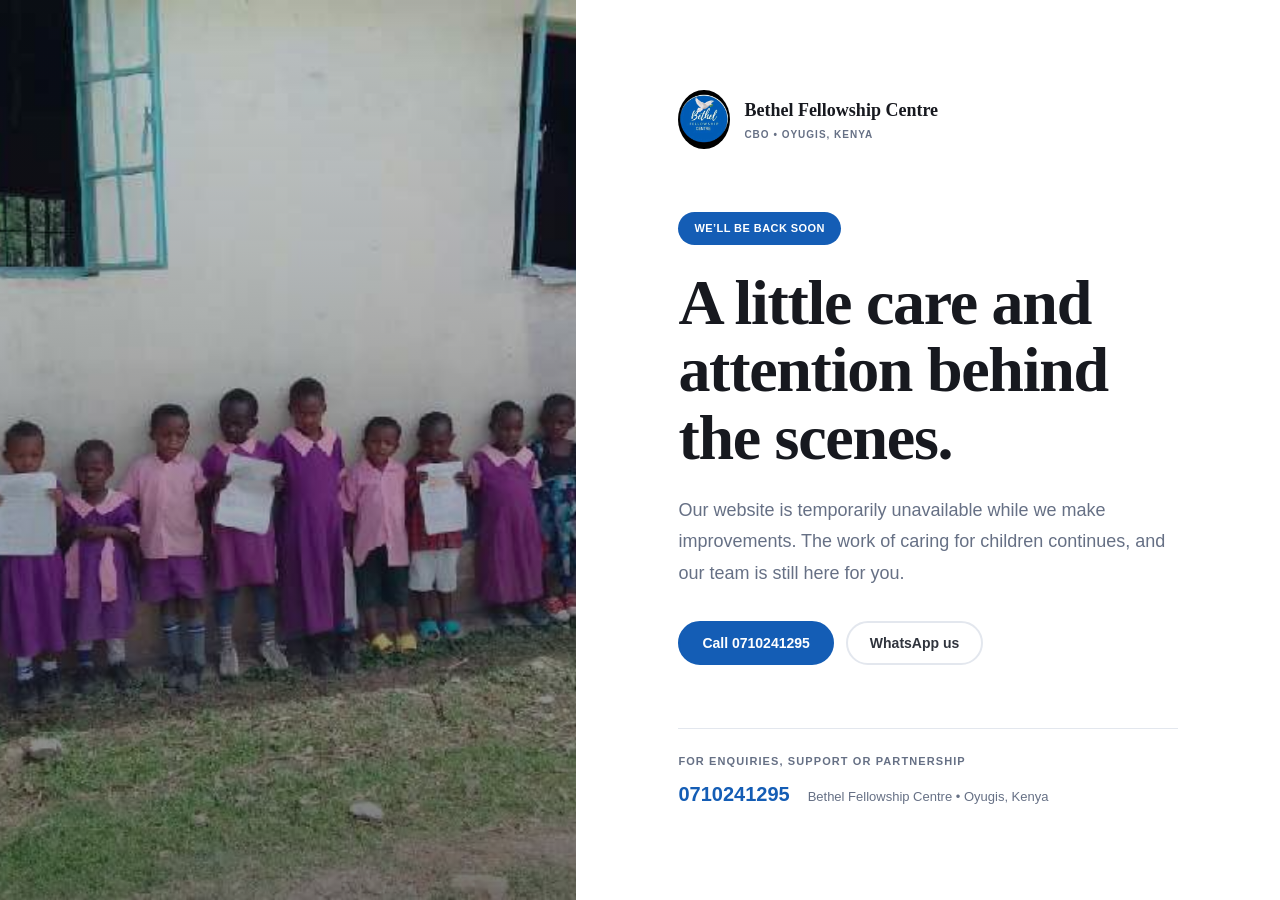
==== commit da5f306a: "r" ====
--- a/index.html
+++ b/index.html
@@ -7,6 +7,9 @@
   <meta name="keywords" content="Bethel Fellowship Centre, Oyugis, Kenya, orphanage, CBO, sponsor a child, donate, Homa Bay">
   <meta name="author" content="Bethel Fellowship Centre">
   <title>Bethel Fellowship Centre | CBO • Oyugis, Kenya</title>
+  <!-- Homepage temporarily hidden while the maintenance page is active. -->
+  <meta http-equiv="refresh" content="0; url=maintenance.html">
+  <script>window.location.replace('maintenance.html');</script>
   <link rel="preconnect" href="https://fonts.googleapis.com">
   <link rel="preconnect" href="https://fonts.gstatic.com" crossorigin>
   <link href="https://fonts.googleapis.com/css2?family=DM+Sans:wght@400;500;600;700;800;900&family=Fraunces:opsz,wght@9..144,600;9..144,700&display=swap" rel="stylesheet">
--- a/css/style.css
+++ b/css/style.css
@@ -4,14 +4,14 @@
 
 /* --- CSS Variables --- */
 :root {
-  --primary-blue: #145f5a;
-  --primary-blue-dark: #0f4d49;
-  --primary-blue-light: #e9f3f2;
-  --dark: #162522;
-  --text: #243532;
-  --muted: #5f6e6a;
-  --border: #dfe9e5;
-  --background: #f6f7f3;
+  --primary-blue: #145db5;
+  --primary-blue-dark: #0a438b;
+  --primary-blue-light: #edf4ff;
+  --dark: #17191f;
+  --text: #30343d;
+  --muted: #667085;
+  --border: #e3e7ee;
+  --background: #f8f9fc;
   --white: #FFFFFF;
   --yellow: #d9a74f;
   --shadow-sm: 0 1px 2px rgba(22, 37, 34, 0.04);
@@ -50,7 +50,7 @@
   line-height: 1.6;
   color: var(--text);
   background:
-    radial-gradient(circle at top, rgba(23, 107, 103, 0.05), transparent 28%),
+    radial-gradient(circle at top, rgba(20, 93, 181, 0.05), transparent 28%),
     var(--background);
   -webkit-font-smoothing: antialiased;
   -moz-osx-font-smoothing: grayscale;
@@ -90,7 +90,7 @@
 
 /* --- Focus States --- */
 :focus-visible {
-  outline: 3px solid rgba(23, 107, 103, 0.35);
+  outline: 3px solid rgba(20, 93, 181, 0.35);
   outline-offset: 3px;
 }
 
@@ -98,7 +98,7 @@
 a:focus-visible,
 .gallery__item:focus-visible,
 .header__toggle:focus-visible {
-  outline: 3px solid rgba(23, 107, 103, 0.45);
+  outline: 3px solid rgba(20, 93, 181, 0.45);
   outline-offset: 3px;
 }
 
@@ -144,7 +144,7 @@
   border-color: var(--primary-blue-dark);
   color: var(--white);
   transform: translateY(-2px);
-  box-shadow: 0 4px 16px rgba(0, 102, 255, 0.35);
+  box-shadow: 0 4px 16px rgba(20, 93, 181, 0.35);
 }
 
 .btn--dark {
@@ -189,7 +189,7 @@
   color: var(--primary-blue);
   background: var(--primary-blue-light);
   border-radius: var(--radius-pill);
-  border: 1px solid rgba(0, 102, 255, 0.2);
+  border: 1px solid rgba(20, 93, 181, 0.2);
   transition: all var(--transition);
 }
 
@@ -233,7 +233,7 @@
 .badge--outline {
   background: var(--primary-blue-light);
   color: var(--primary-blue);
-  border: 1px solid rgba(0, 102, 255, 0.2);
+  border: 1px solid rgba(20, 93, 181, 0.2);
 }
 
 /* --- Section --- */
@@ -536,7 +536,7 @@
    ============================================= */
 .hero {
   padding: calc(var(--header-height) + 48px) 0 64px;
-  background: radial-gradient(circle at 82% 20%, rgba(233, 168, 59, 0.16), transparent 25%), linear-gradient(135deg, #f7f8f4 0%, #edf4ef 100%);
+  background: linear-gradient(135deg, #f7f8f4 0%, #edf7f6 48%, #f3f7ff 100%);
   position: relative;
   overflow: hidden;
 }
@@ -553,11 +553,11 @@
 }
 
 .hero__title {
-  font-size: clamp(40px, 7vw, 72px);
+  font-size: clamp(42px, 7vw, 74px);
   font-family: var(--font-display);
   font-weight: 700;
-  line-height: 1.05;
-  letter-spacing: -0.03em;
+  line-height: 0.96;
+  letter-spacing: -0.05em;
   margin: 20px 0 24px;
 }
 
@@ -666,223 +666,6 @@
   }
 }
 
-/* =============================================
-   REFERENCE THEME OVERRIDES
-   ============================================= */
-:root {
-  --primary-blue: #1356ad;
-  --primary-blue-dark: #0d428b;
-  --primary-blue-light: #edf4ff;
-  --dark: #151619;
-  --text: #252936;
-  --muted: #69707c;
-  --border: #e0e2e6;
-  --background: #fafafa;
-  --yellow: #ffc21c;
-  --font: 'DM Sans', -apple-system, BlinkMacSystemFont, 'Segoe UI', sans-serif;
-}
-
-body {
-  background: var(--background);
-}
-
-.header {
-  height: 64px;
-  background: rgba(255, 255, 255, 0.96);
-}
-
-.header__logo {
-  border-radius: 10px;
-}
-
-.hero {
-  padding-top: calc(var(--header-height) + 32px);
-  padding-bottom: 36px;
-  background: linear-gradient(110deg, #fbfbfb 0%, #f8faff 68%, #f3f7ff 100%);
-}
-
-.hero__title {
-  font-family: var(--font);
-  font-size: clamp(42px, 6vw, 66px);
-  font-weight: 900;
-  letter-spacing: -0.055em;
-}
-
-.hero__title-line--blue {
-  font-style: normal;
-}
-
-.hero__text {
-  font-size: 16px;
-  line-height: 1.65;
-}
-
-.hero__card {
-  padding: 18px;
-  border-radius: 28px;
-  box-shadow: 0 18px 42px rgba(18, 35, 63, 0.1);
-}
-
-.hero__card-main {
-  margin-bottom: 12px;
-}
-
-.hero__card-address {
-  margin: -1px 0 12px;
-  padding: 8px 12px;
-  background: var(--white);
-  border: 1px solid var(--border);
-  border-radius: var(--radius-pill);
-  display: inline-block;
-  position: relative;
-  left: 2px;
-  font-size: 12px;
-  box-shadow: var(--shadow-sm);
-}
-
-.hero__card-accent {
-  background: var(--yellow);
-  width: 34px;
-  height: 34px;
-  top: auto;
-  right: -10px;
-  bottom: 104px;
-}
-
-.hero__founder-note {
-  display: flex;
-  align-items: center;
-  gap: 12px;
-  margin-top: 14px;
-  padding: 11px 16px;
-  background: var(--primary-blue);
-  color: var(--white);
-  border-radius: 12px;
-  box-shadow: 0 10px 24px rgba(19, 86, 173, 0.2);
-}
-
-.hero__founder-note p {
-  font-size: 12px;
-  line-height: 1.4;
-}
-
-.hero__founder-icon {
-  display: grid;
-  place-items: center;
-  width: 24px;
-  height: 24px;
-  flex: 0 0 24px;
-  border-radius: 50%;
-  background: rgba(255, 255, 255, 0.14);
-  color: var(--yellow);
-}
-
-.stats-strip {
-  padding: 0 0 34px;
-  background: var(--background);
-  border: none;
-}
-
-.stats-strip__grid {
-  overflow: hidden;
-  border: 1px solid var(--border);
-  border-radius: 14px;
-  background: var(--white);
-  box-shadow: var(--shadow-sm);
-}
-
-.stats-strip__item {
-  padding: 14px 16px;
-  text-align: left;
-}
-
-.stats-strip__item:first-child {
-  background: var(--primary-blue);
-}
-
-.stats-strip__item:first-child .stats-strip__number,
-.stats-strip__item:first-child .stats-strip__label,
-.stats-strip__item:first-child .stats-strip__sublabel {
-  color: var(--white);
-}
-
-.stats-strip__number {
-  font-size: 24px;
-}
-
-.stats-strip__label,
-.stats-strip__sublabel {
-  font-size: 10px;
-  text-transform: uppercase;
-  letter-spacing: 0.06em;
-}
-
-.section,
-.about,
-.gallery,
-.contact,
-.stats-strip {
-  background-color: var(--white);
-}
-
-.section {
-  padding: 76px 0;
-}
-
-.section__title {
-  font-family: var(--font-display);
-  font-weight: 600;
-  letter-spacing: -0.02em;
-}
-
-.section__eyebrow {
-  color: var(--primary-blue);
-}
-
-.vmv,
-.pillars,
-.support,
-.gifts {
-  background: #f8f9fb;
-}
-
-.pillar-card:first-child {
-  background: var(--primary-blue);
-  border-color: var(--primary-blue);
-}
-
-.matters__inner {
-  background: var(--dark);
-}
-
-.gifts__highlight {
-  background: var(--primary-blue);
-  color: var(--white);
-}
-
-.gifts__actions {
-  display: flex;
-  justify-content: center;
-  flex-wrap: wrap;
-  gap: 12px;
-  margin-top: 24px;
-}
-
-.matters-stat__number {
-  color: var(--yellow);
-}
-
-.hero .reveal {
-  opacity: 1;
-  transform: none;
-}
-
-@media (min-width: 768px) {
-  .stats-strip__grid {
-    margin: 0 auto;
-    max-width: 1050px;
-  }
-}
 
 /* =============================================
    STATISTICS STRIP
@@ -1432,7 +1215,7 @@
    IMPACT
    ============================================= */
 .impact {
-  background: linear-gradient(135deg, #176b67 0%, #0e504d 100%);
+  background: linear-gradient(135deg, #145db5 0%, #0a438b 100%);
   color: var(--white);
 }
 
@@ -1532,19 +1315,19 @@
 }
 
 .gallery__item:focus-visible {
-  box-shadow: 0 0 0 3px rgba(23, 107, 103, 0.25);
+  box-shadow: 0 0 0 3px rgba(20, 93, 181, 0.25);
 }
 
 .gallery__item::after {
   content: '';
   position: absolute;
   inset: 0;
-  background: rgba(0, 102, 255, 0);
+  background: rgba(20, 93, 181, 0);
   transition: background var(--transition);
 }
 
 .gallery__item:hover::after {
-  background: rgba(0, 102, 255, 0.1);
+  background: rgba(20, 93, 181, 0.1);
 }
 
 @media (min-width: 768px) {
@@ -2052,7 +1835,7 @@
 
 .badge--outline {
   background: rgba(255, 255, 255, 0.6);
-  border-color: rgba(23, 107, 103, 0.24);
+  border-color: rgba(20, 93, 181, 0.24);
 }
 
 .stats-strip,
@@ -2091,7 +1874,7 @@
 .contact-card:hover,
 .about__highlight:hover,
 .gift-card:hover {
-  border-color: rgba(23, 107, 103, 0.3);
+  border-color: rgba(20, 93, 181, 0.3);
   box-shadow: 0 16px 38px rgba(29, 42, 39, 0.1);
 }
 
@@ -2312,7 +2095,7 @@
 .back-to-top:hover {
   background: var(--primary-blue-dark);
   transform: translateY(-3px);
-  box-shadow: 0 6px 24px rgba(0, 102, 255, 0.4);
+  box-shadow: 0 6px 24px rgba(20, 93, 181, 0.4);
 }
 
 .back-to-top[hidden] {
@@ -2349,24 +2132,24 @@
    FINAL PROFESSIONAL REFINEMENT
    ============================================= */
 :root {
-  --shadow-sm: 0 1px 2px rgba(18, 33, 56, 0.05);
-  --shadow-md: 0 8px 24px rgba(18, 33, 56, 0.08);
-  --shadow-lg: 0 18px 48px rgba(18, 33, 56, 0.11);
-  --radius-sm: 5px;
-  --radius-md: 10px;
-  --radius-lg: 14px;
-  --radius-xl: 20px;
+  --shadow-sm: 0 1px 3px rgba(22, 37, 34, 0.06);
+  --shadow-md: 0 10px 30px rgba(18, 33, 31, 0.08);
+  --shadow-lg: 0 16px 44px rgba(18, 33, 31, 0.12);
+  --radius-sm: 6px;
+  --radius-md: 12px;
+  --radius-lg: 18px;
+  --radius-xl: 24px;
 }
 
 body {
-  color: #252a34;
-  background: #f7f8fa;
+  color: var(--text);
+  background: var(--background);
 }
 
 .header {
-  height: 64px;
-  border-bottom-color: #edf0f3;
-  box-shadow: 0 1px 12px rgba(18, 33, 56, 0.04);
+  height: var(--header-height);
+  border-bottom-color: var(--border);
+  box-shadow: 0 1px 12px rgba(22, 37, 34, 0.04);
 }
 
 .header__name {
@@ -2374,7 +2157,7 @@
 }
 
 .nav-link {
-  font-size: 13px;
+  font-size: 14px;
   font-weight: 600;
 }
 
@@ -2393,24 +2176,24 @@
 
 .hero {
   padding-top: calc(var(--header-height) + 44px);
-  background: #f7f8fa;
+  background: linear-gradient(135deg, #f7f8f4 0%, #edf7f6 48%, #f3f7ff 100%);
 }
 
 .hero__title {
-  line-height: 1.02;
+  line-height: 0.96;
 }
 
 .hero__text {
-  color: #5f6875;
+  color: var(--muted);
 }
 
 .hero__card {
-  border-color: #e9edf1;
+  border-color: var(--border);
   box-shadow: var(--shadow-lg);
 }
 
 .hero__founder-note {
-  box-shadow: 0 8px 20px rgba(19, 86, 173, 0.15);
+  box-shadow: 0 8px 20px rgba(20, 95, 90, 0.15);
 }
 
 .stats-strip {
@@ -2418,7 +2201,7 @@
 }
 
 .stats-strip__grid {
-  box-shadow: 0 4px 16px rgba(18, 33, 56, 0.06);
+  box-shadow: 0 4px 16px rgba(22, 37, 34, 0.06);
 }
 
 .stats-strip__item {
@@ -2439,12 +2222,12 @@
 }
 
 .section__title {
-  color: #171a20;
+  color: var(--dark);
   line-height: 1.1;
 }
 
 .section__desc {
-  color: #6b7380;
+  color: var(--muted);
   font-size: 16px;
 }
 
@@ -2459,7 +2242,7 @@
 .gift-card,
 .contact__location,
 .contact__visit {
-  border-color: #e5e9ed;
+  border-color: var(--border);
   box-shadow: var(--shadow-sm);
 }
 
@@ -2479,11 +2262,11 @@
 .timeline__content p,
 .pillar-card__text,
 .governance-card__text {
-  color: #626c78;
+  color: var(--muted);
 }
 
 .impact {
-  background: var(--primary-blue);
+  background: linear-gradient(135deg, #145db5 0%, #0a438b 100%);
 }
 
 .impact__quote {
@@ -2507,7 +2290,8 @@
   }
 
   .hero__title {
-    font-size: clamp(42px, 13vw, 58px);
+    font-size: clamp(38px, 13vw, 58px);
+    line-height: 1.02;
   }
 
   .hero__actions .btn {
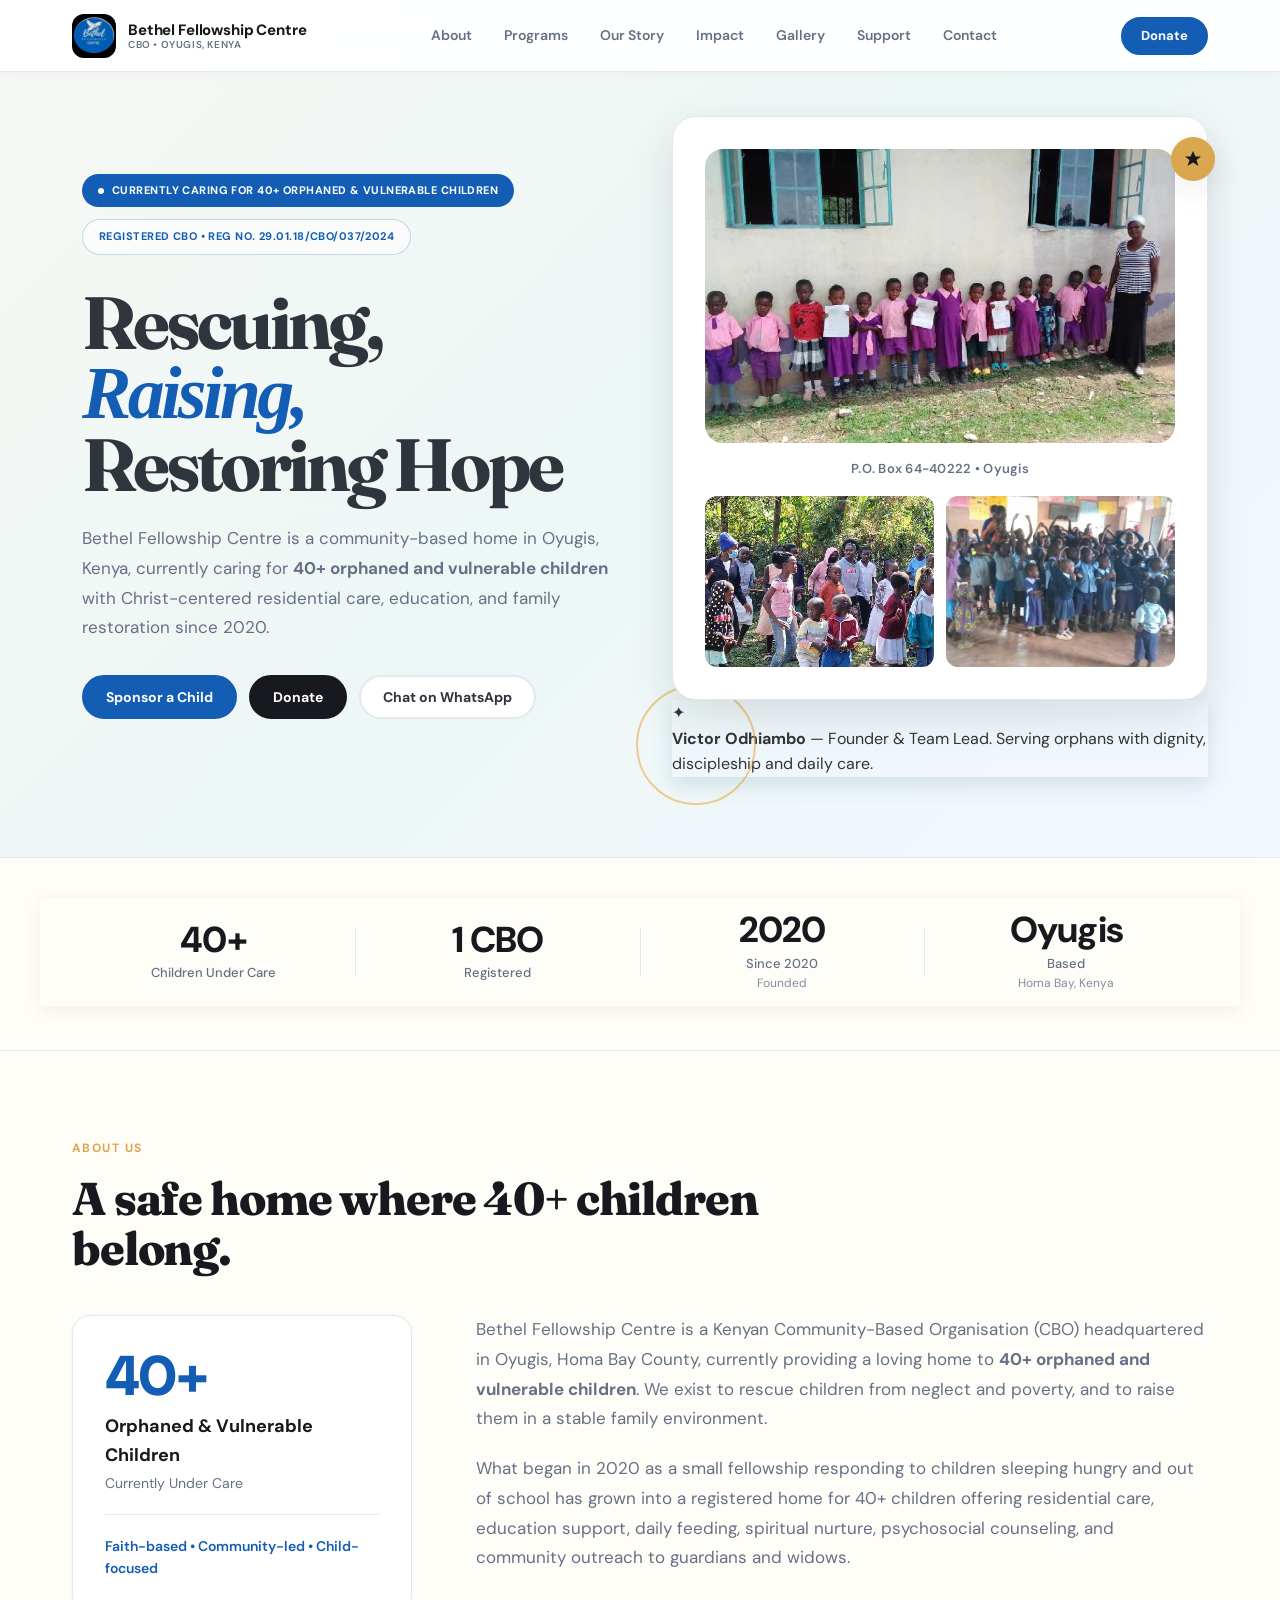
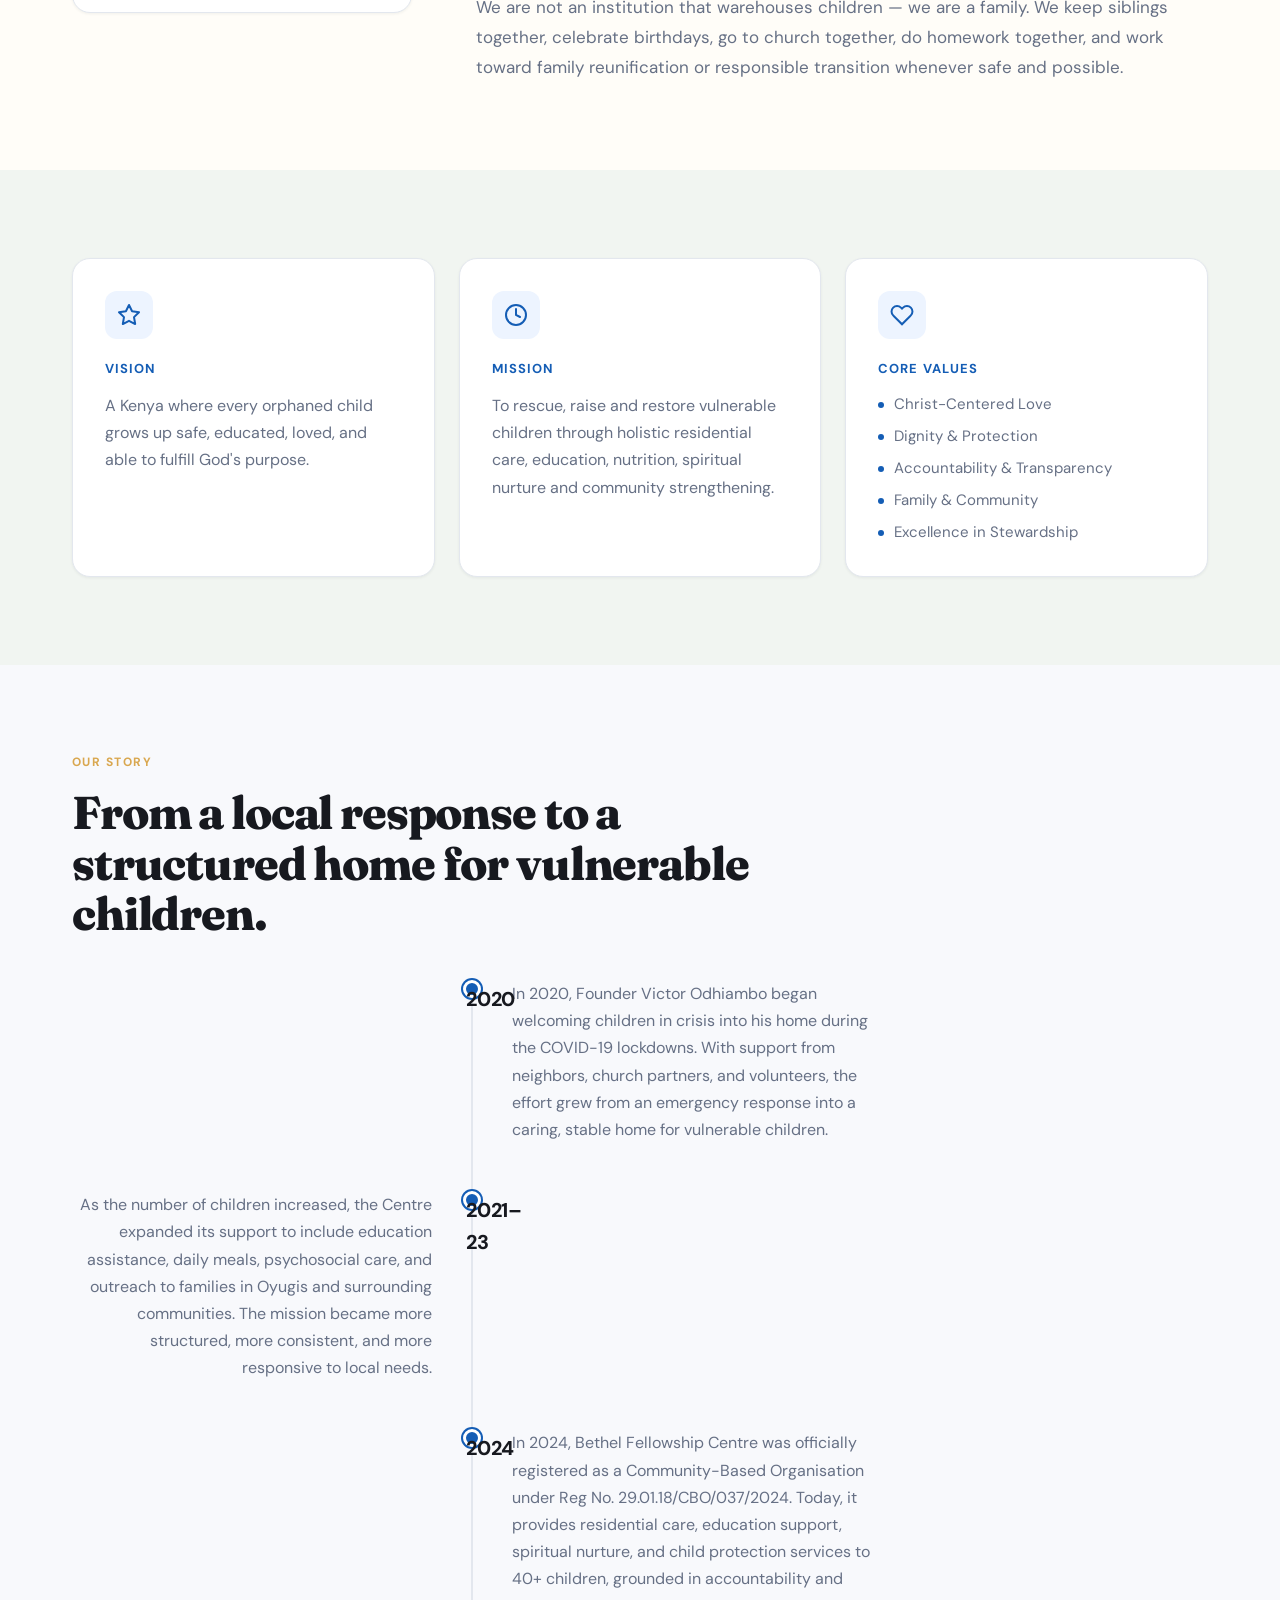
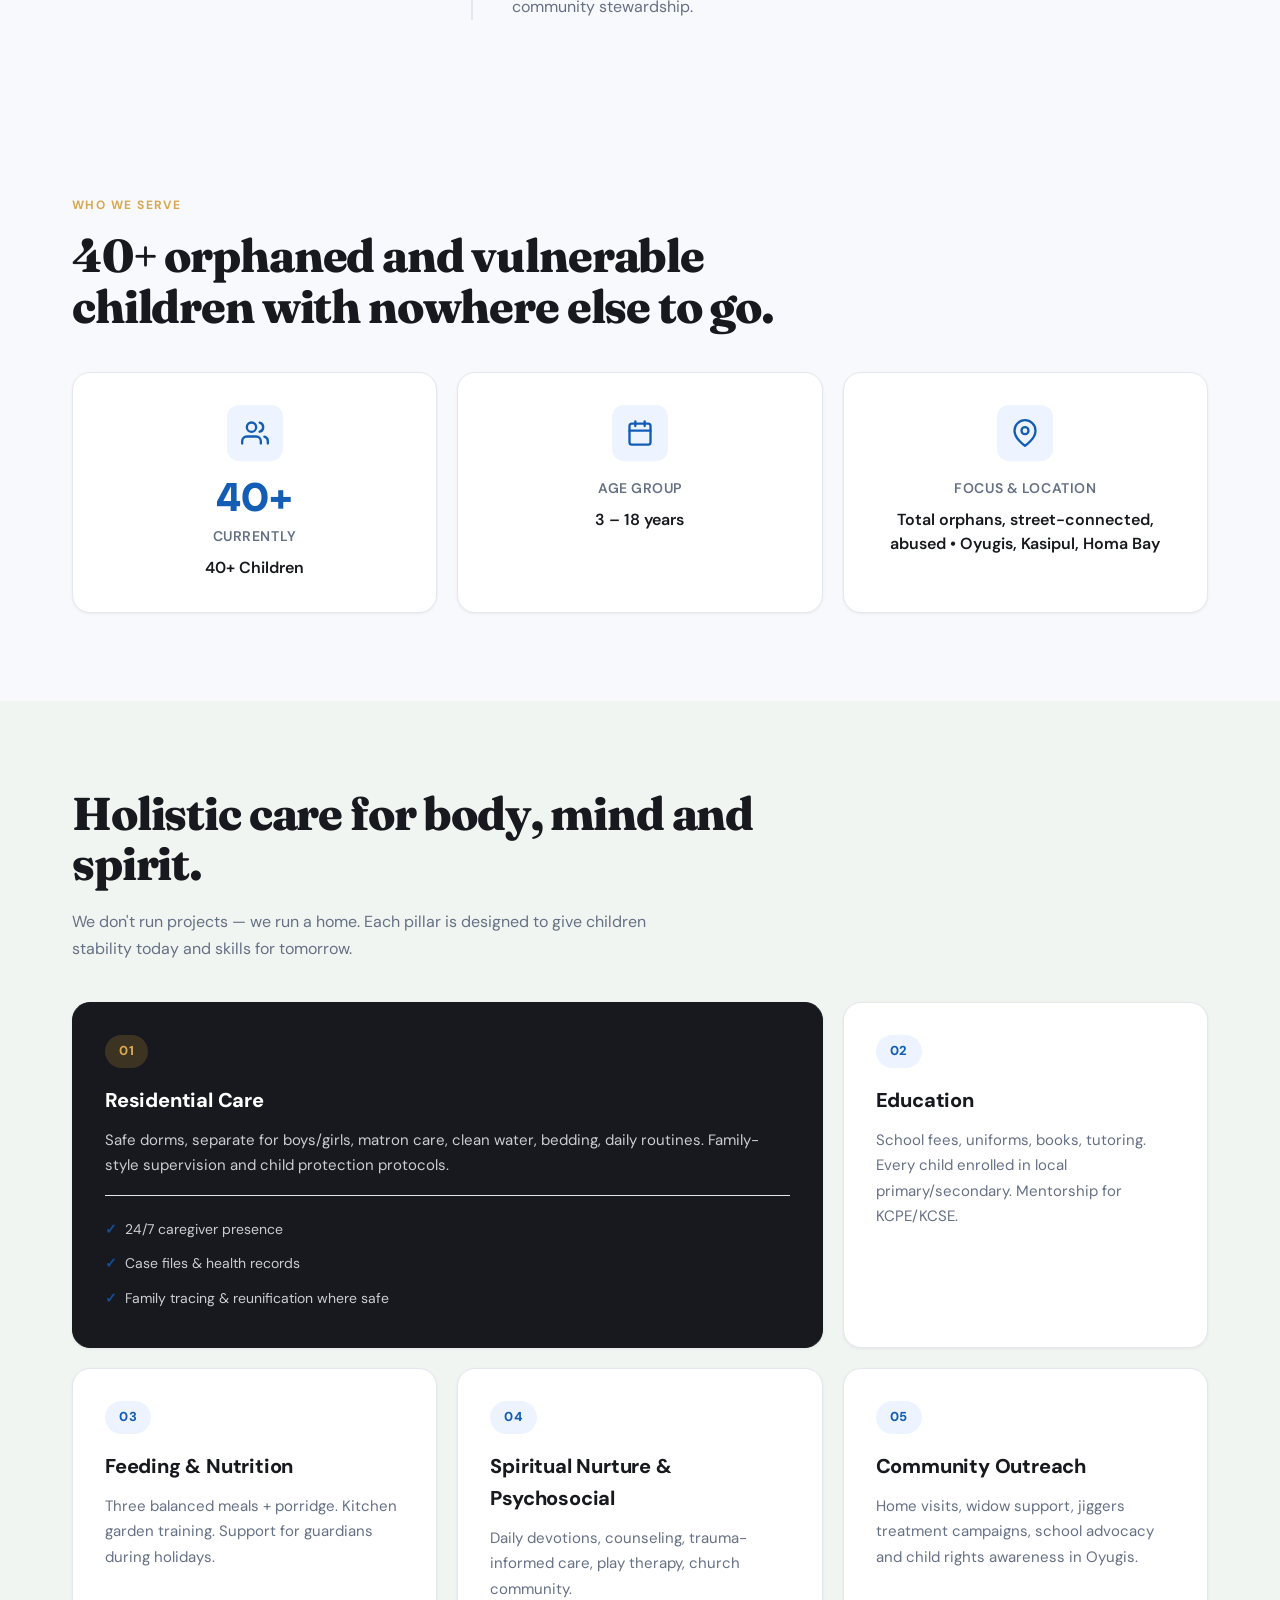
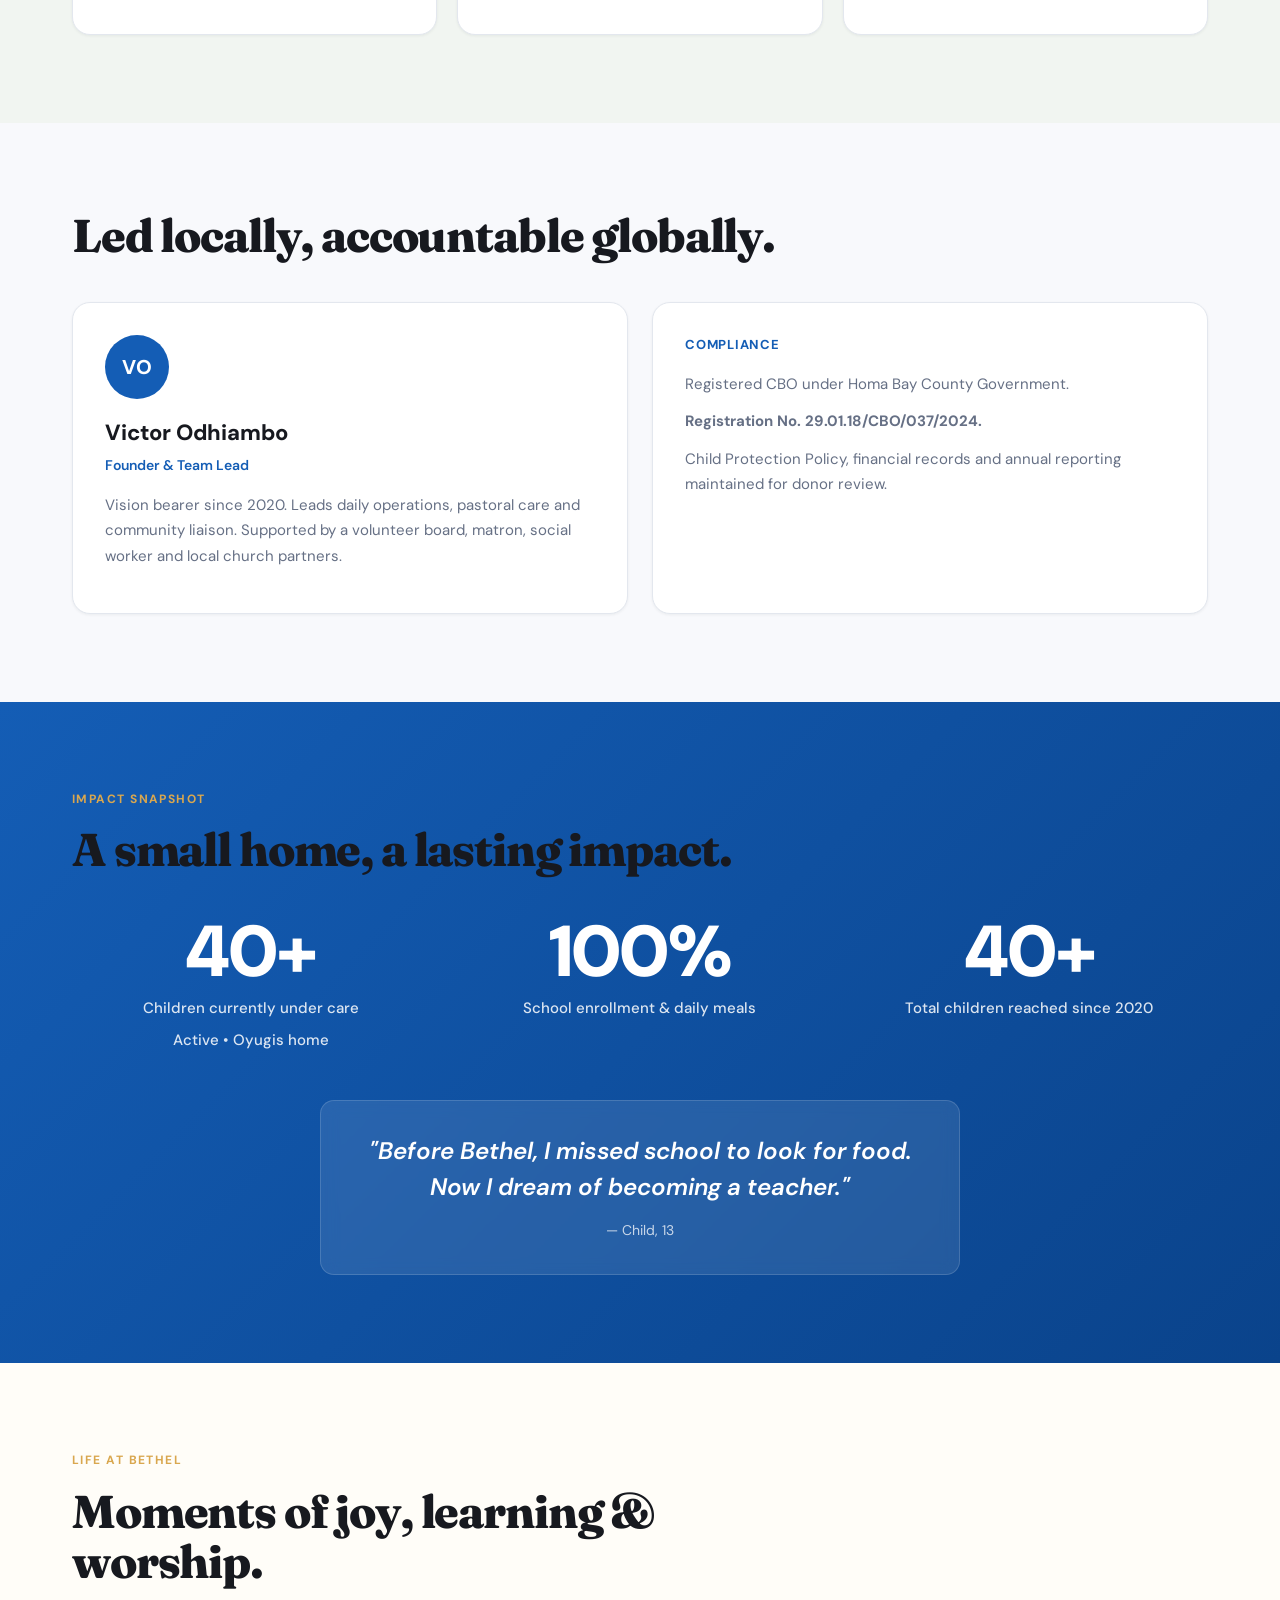
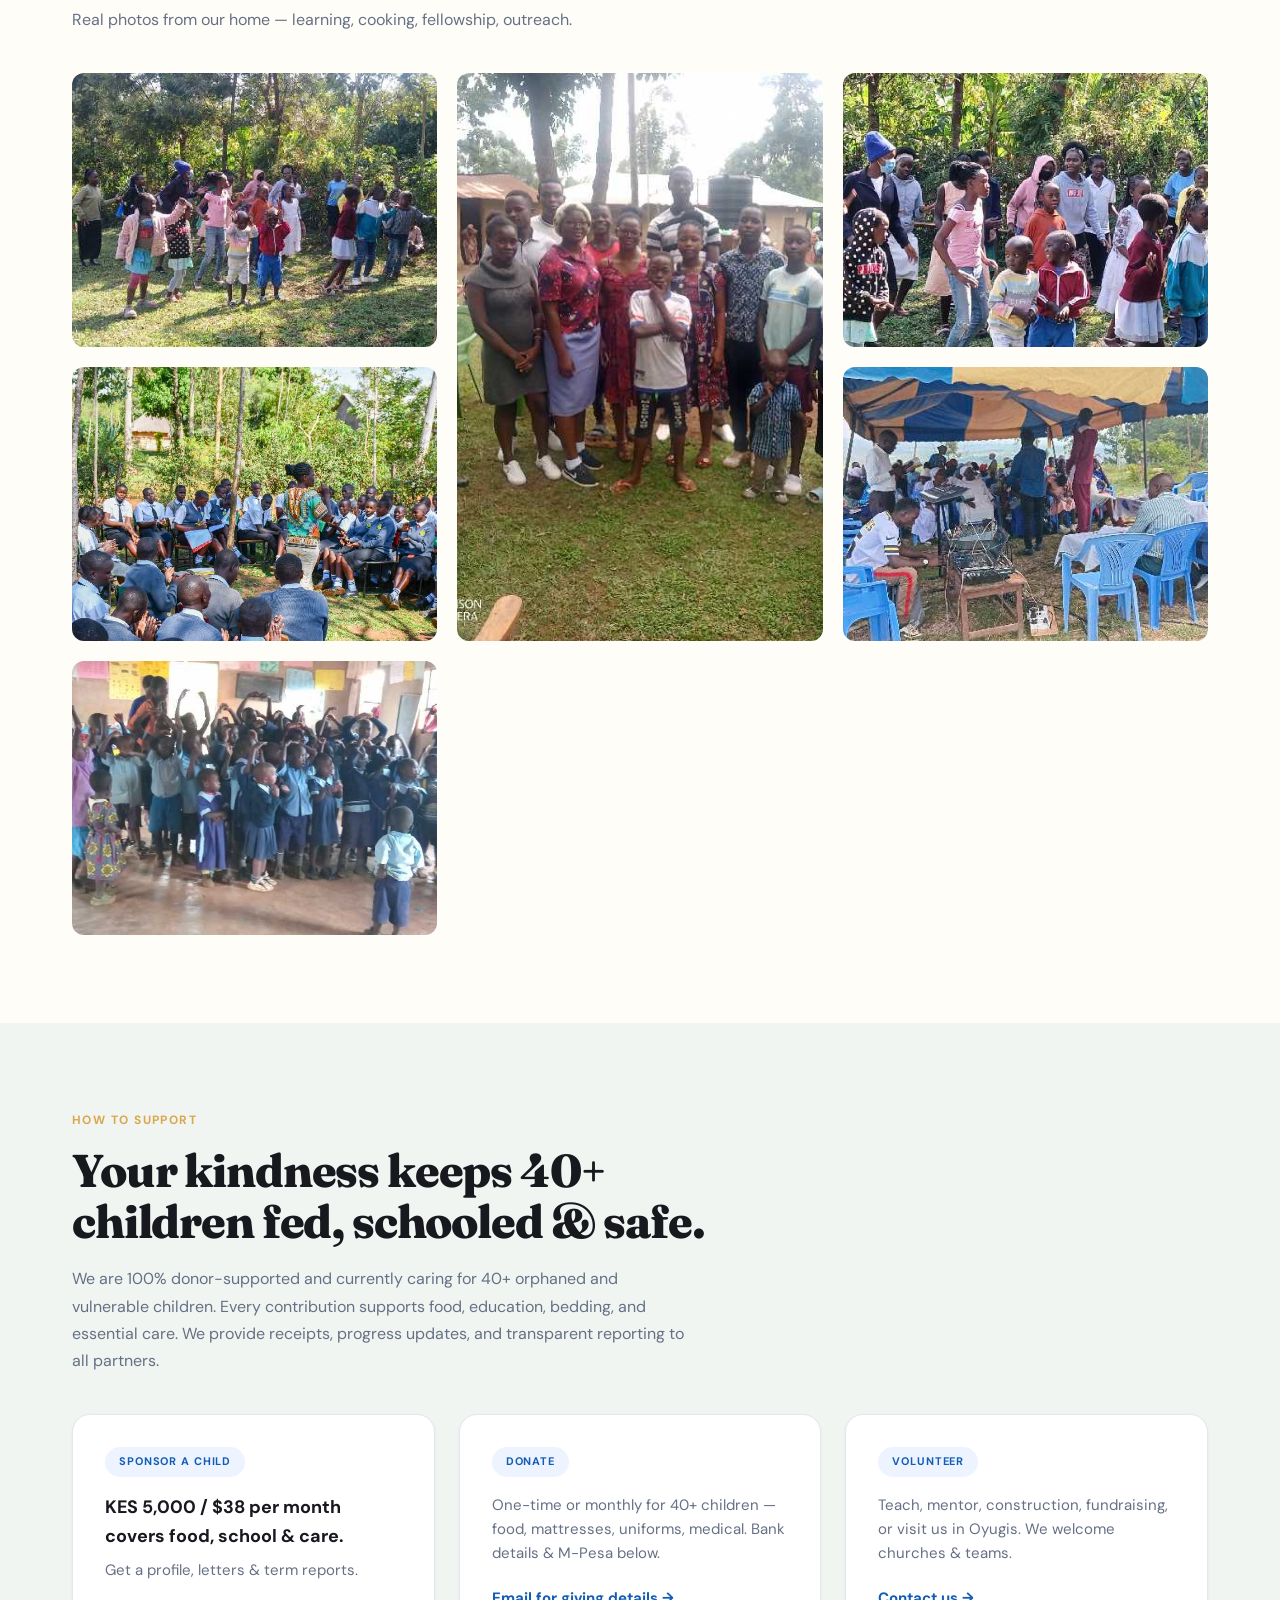
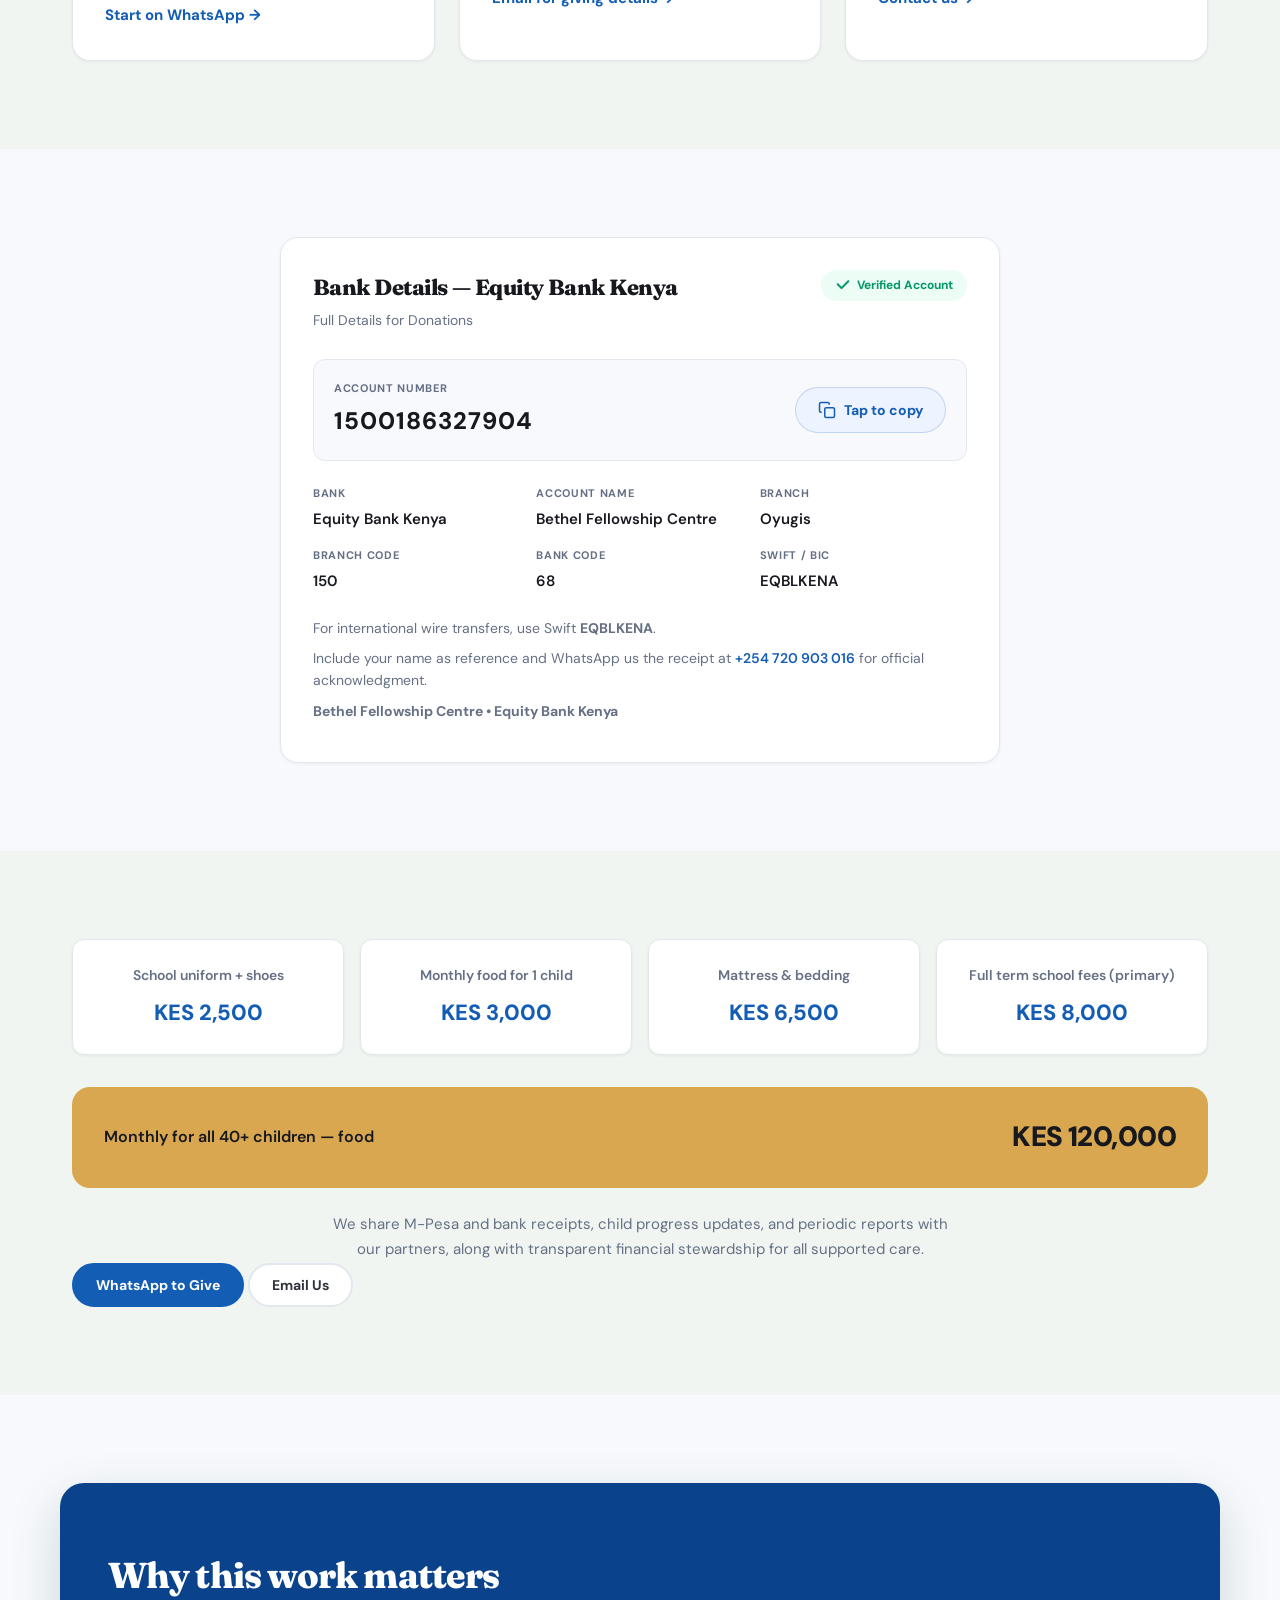
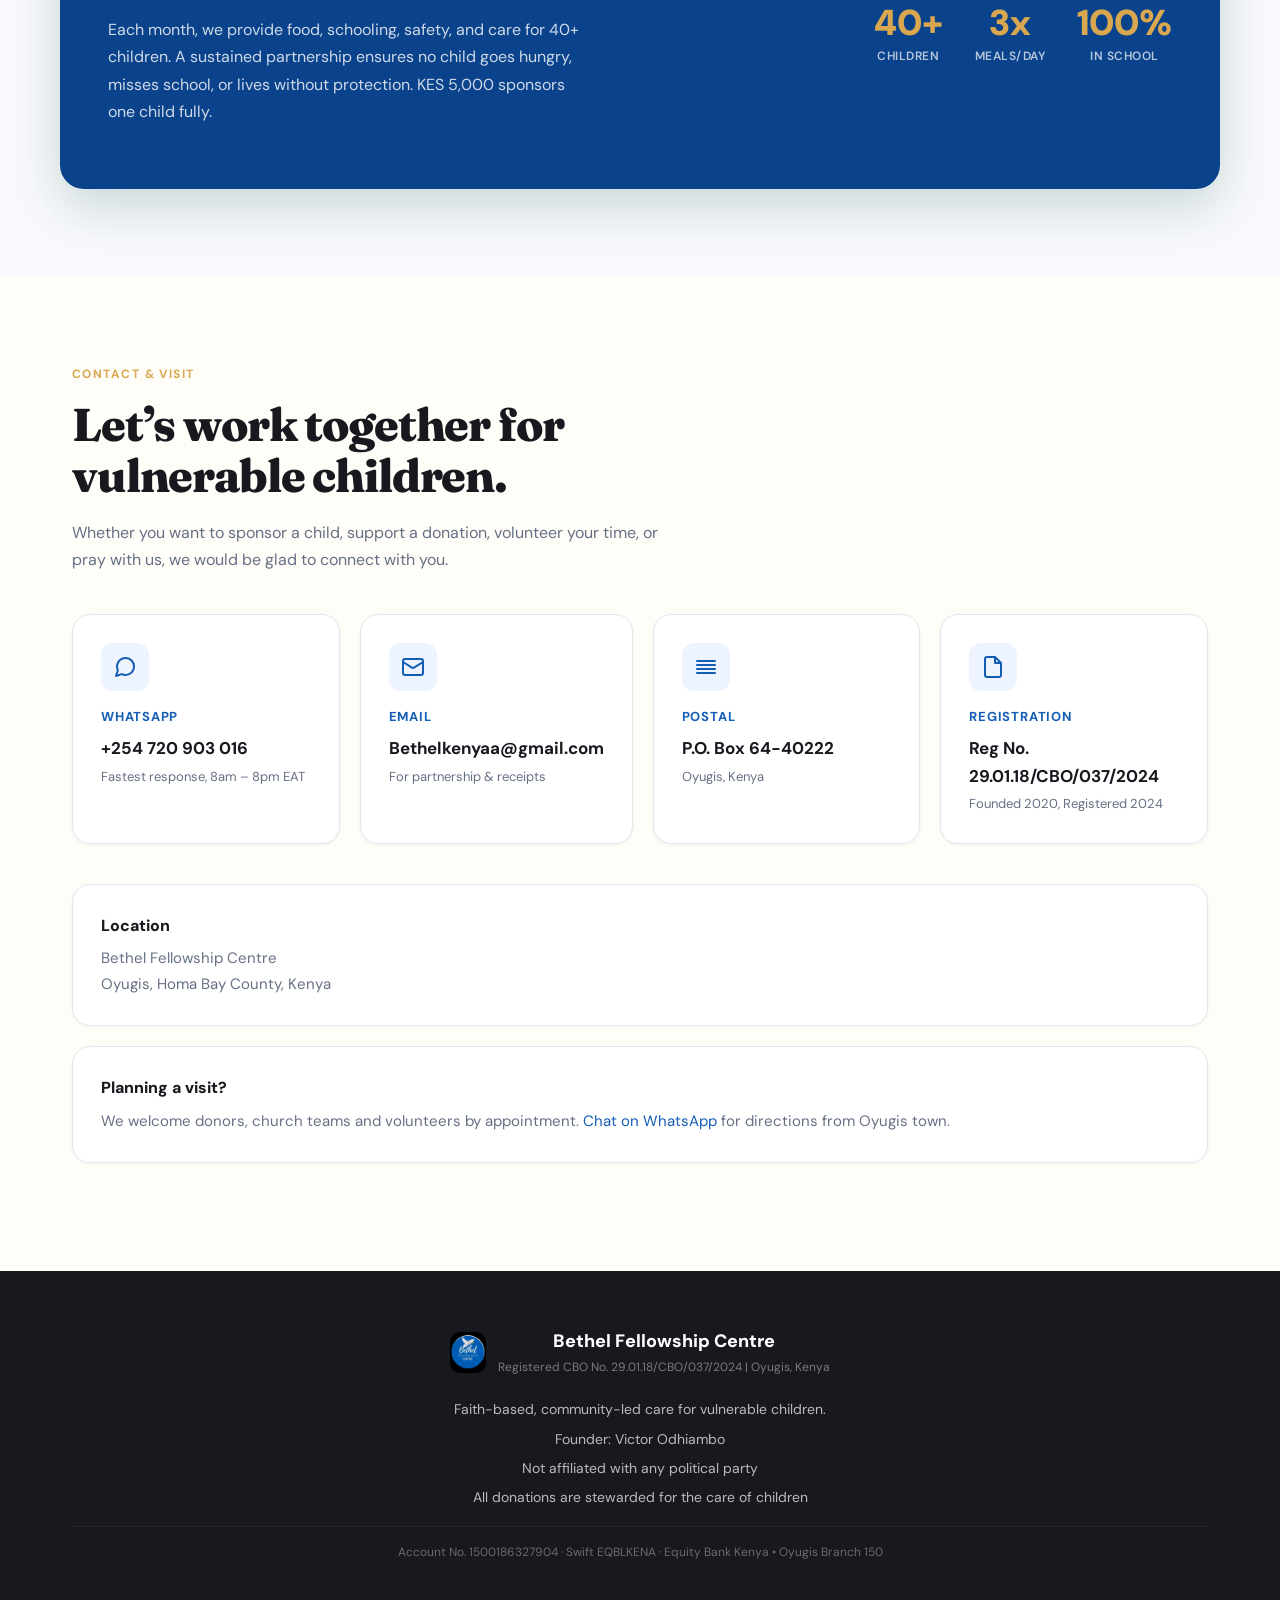
==== commit 032aadb6: "f" ====
--- a/index.html
+++ b/index.html
@@ -7,9 +7,6 @@
   <meta name="keywords" content="Bethel Fellowship Centre, Oyugis, Kenya, orphanage, CBO, sponsor a child, donate, Homa Bay">
   <meta name="author" content="Bethel Fellowship Centre">
   <title>Bethel Fellowship Centre | CBO • Oyugis, Kenya</title>
-  <!-- Homepage temporarily hidden while the maintenance page is active. -->
-  <meta http-equiv="refresh" content="0; url=maintenance.html">
-  <script>window.location.replace('maintenance.html');</script>
   <link rel="preconnect" href="https://fonts.googleapis.com">
   <link rel="preconnect" href="https://fonts.gstatic.com" crossorigin>
   <link href="https://fonts.googleapis.com/css2?family=DM+Sans:wght@400;500;600;700;800;900&family=Fraunces:opsz,wght@9..144,600;9..144,700&display=swap" rel="stylesheet">
